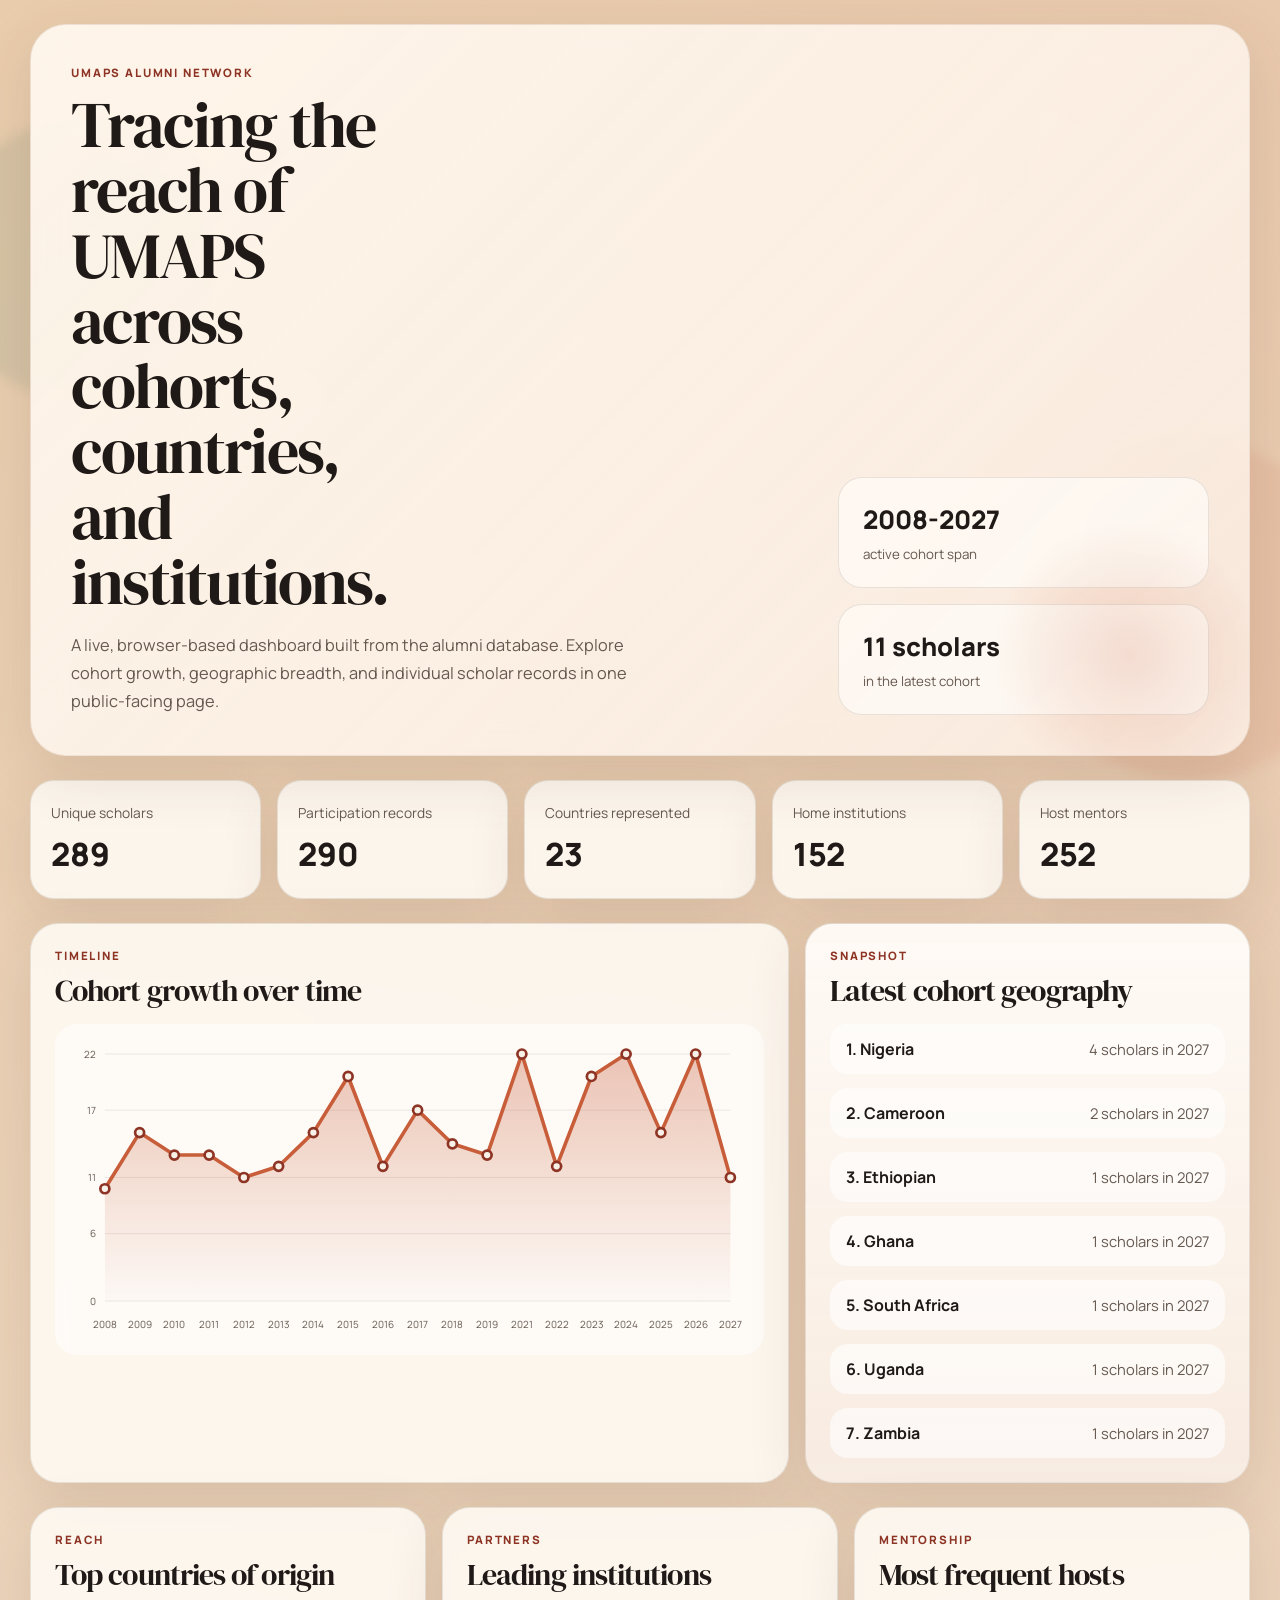
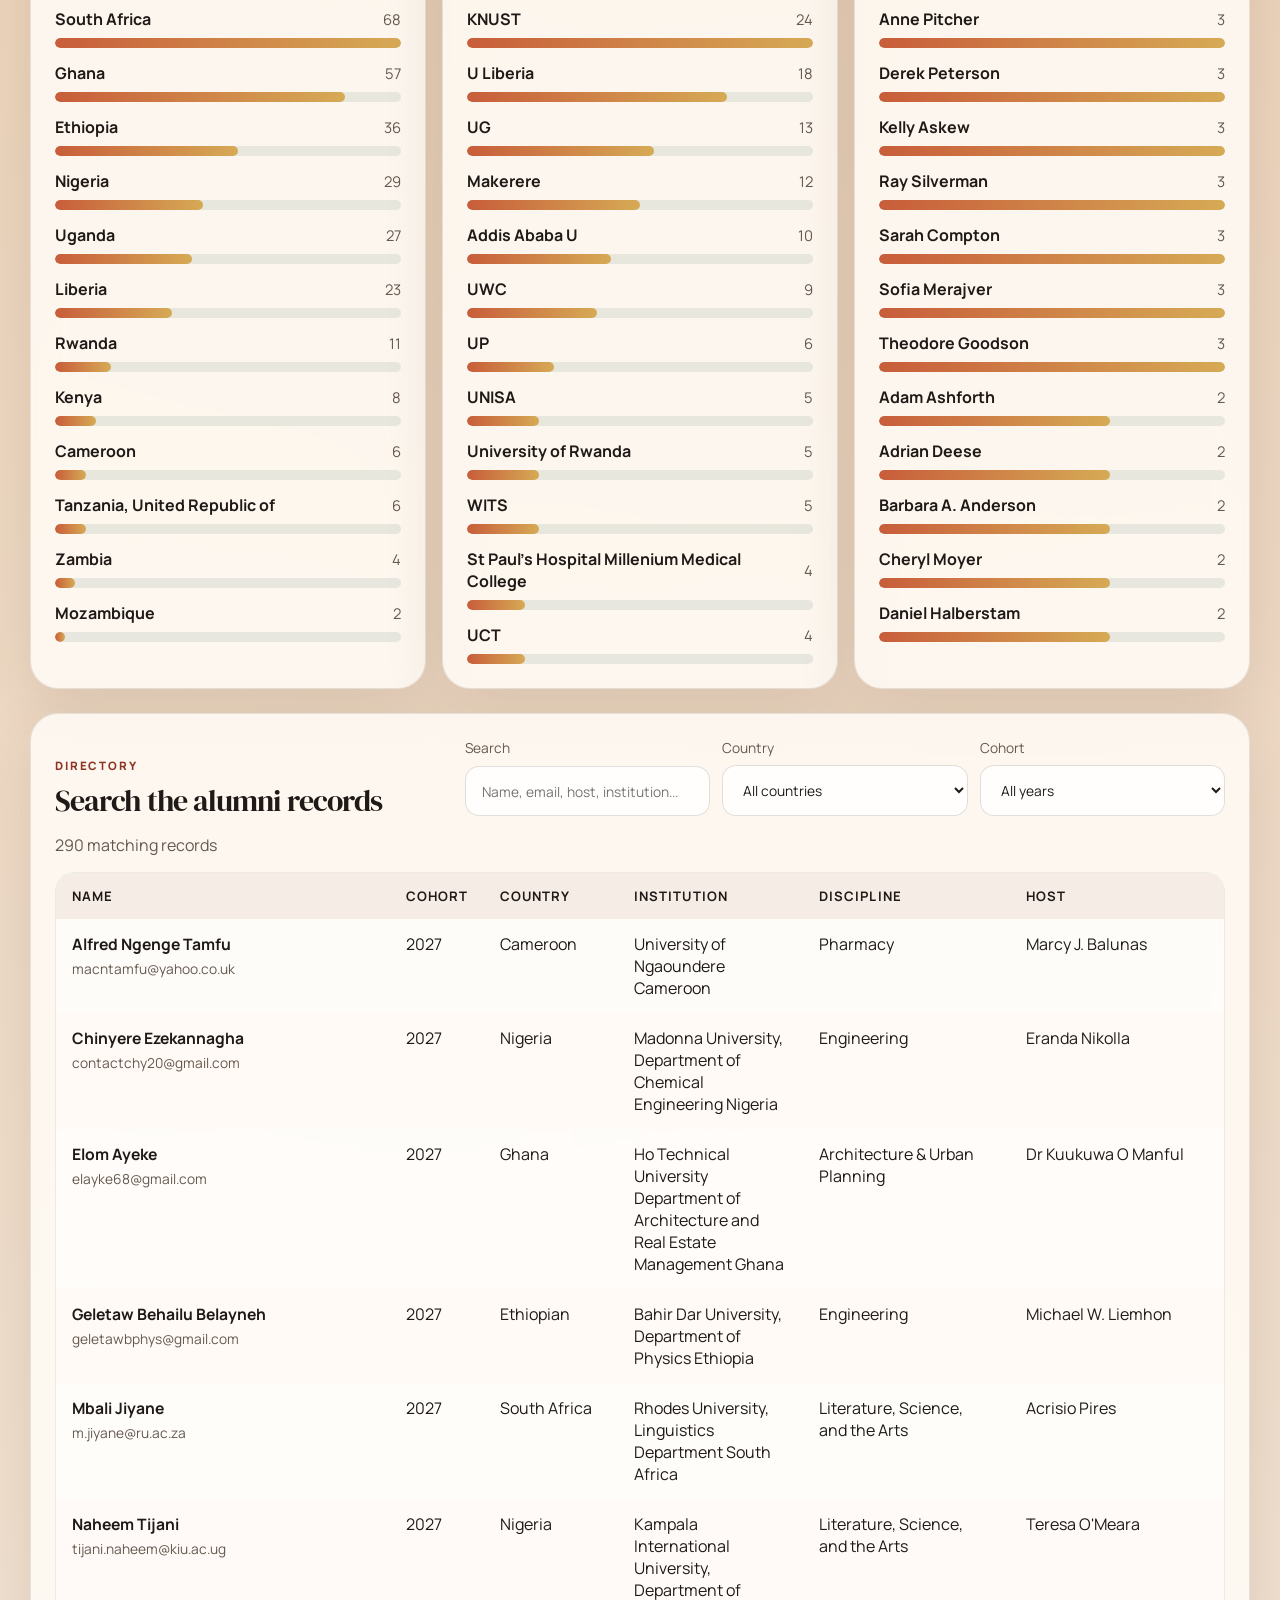
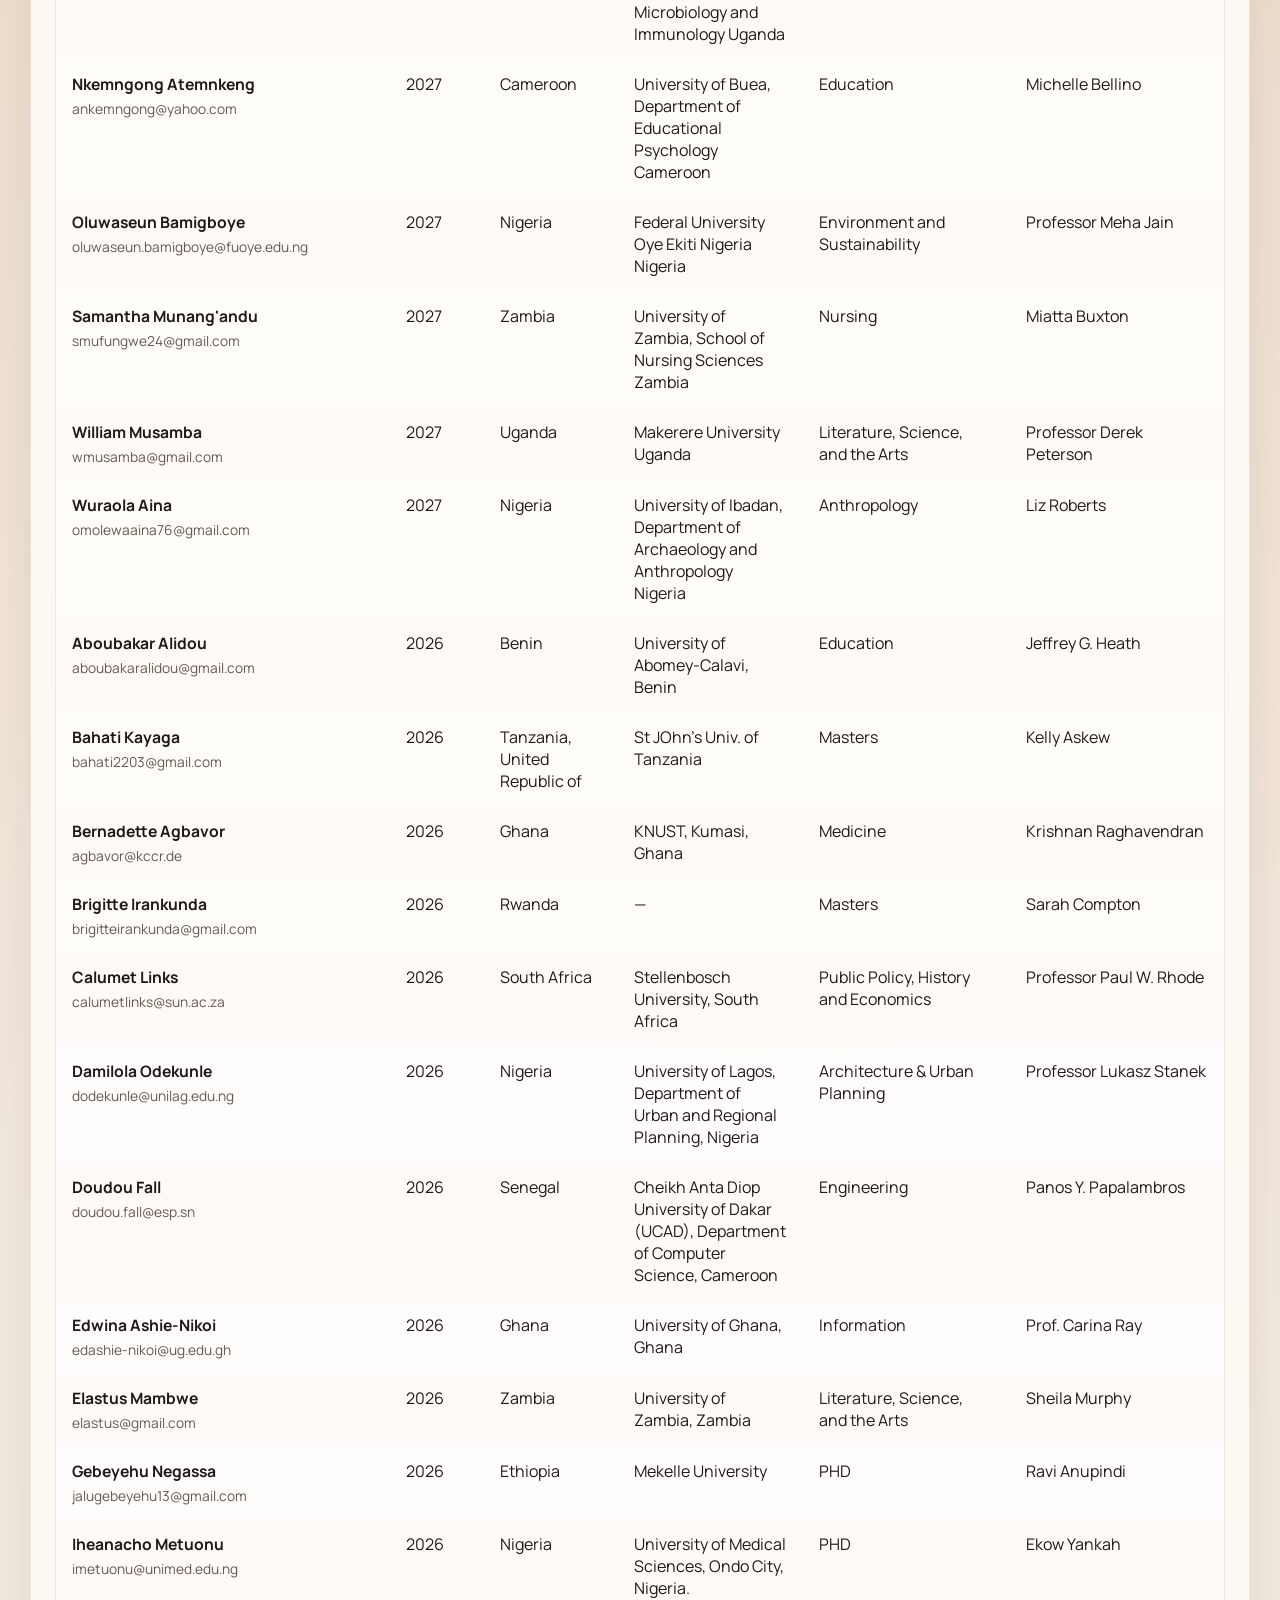
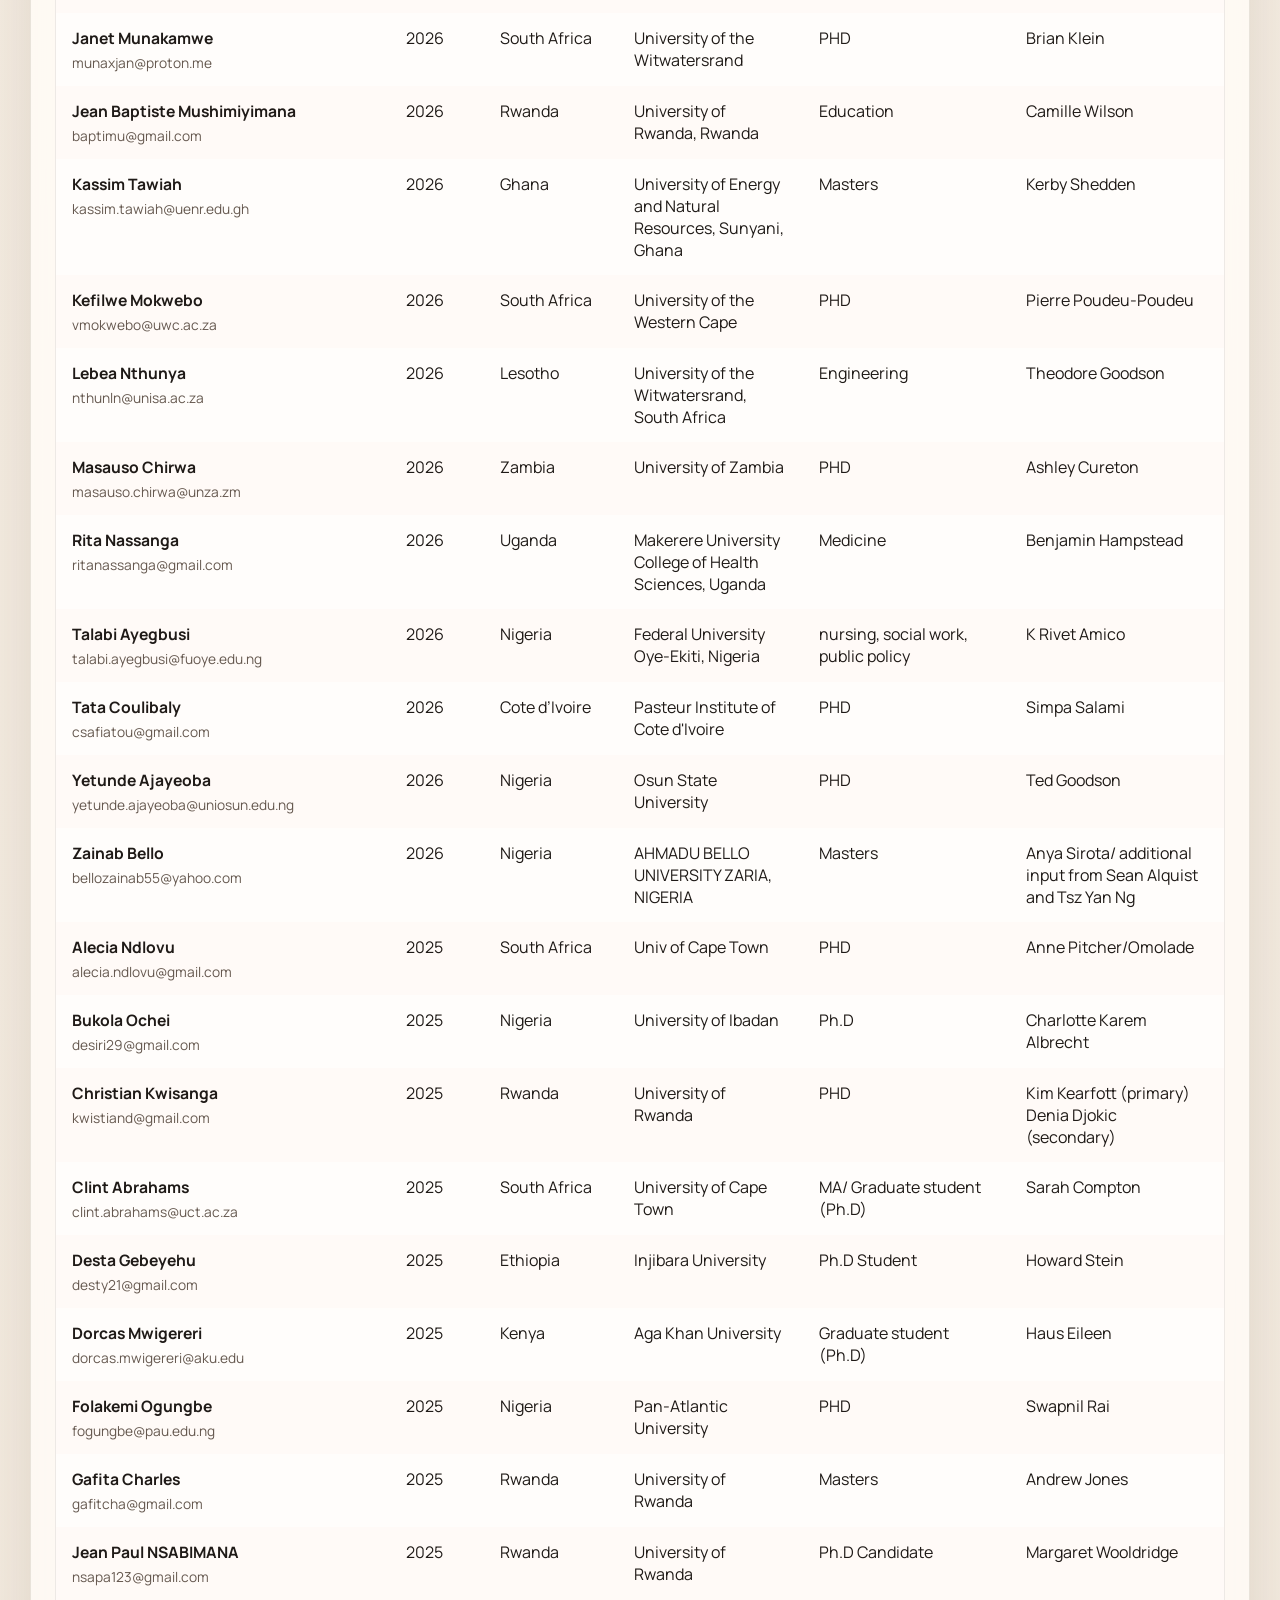
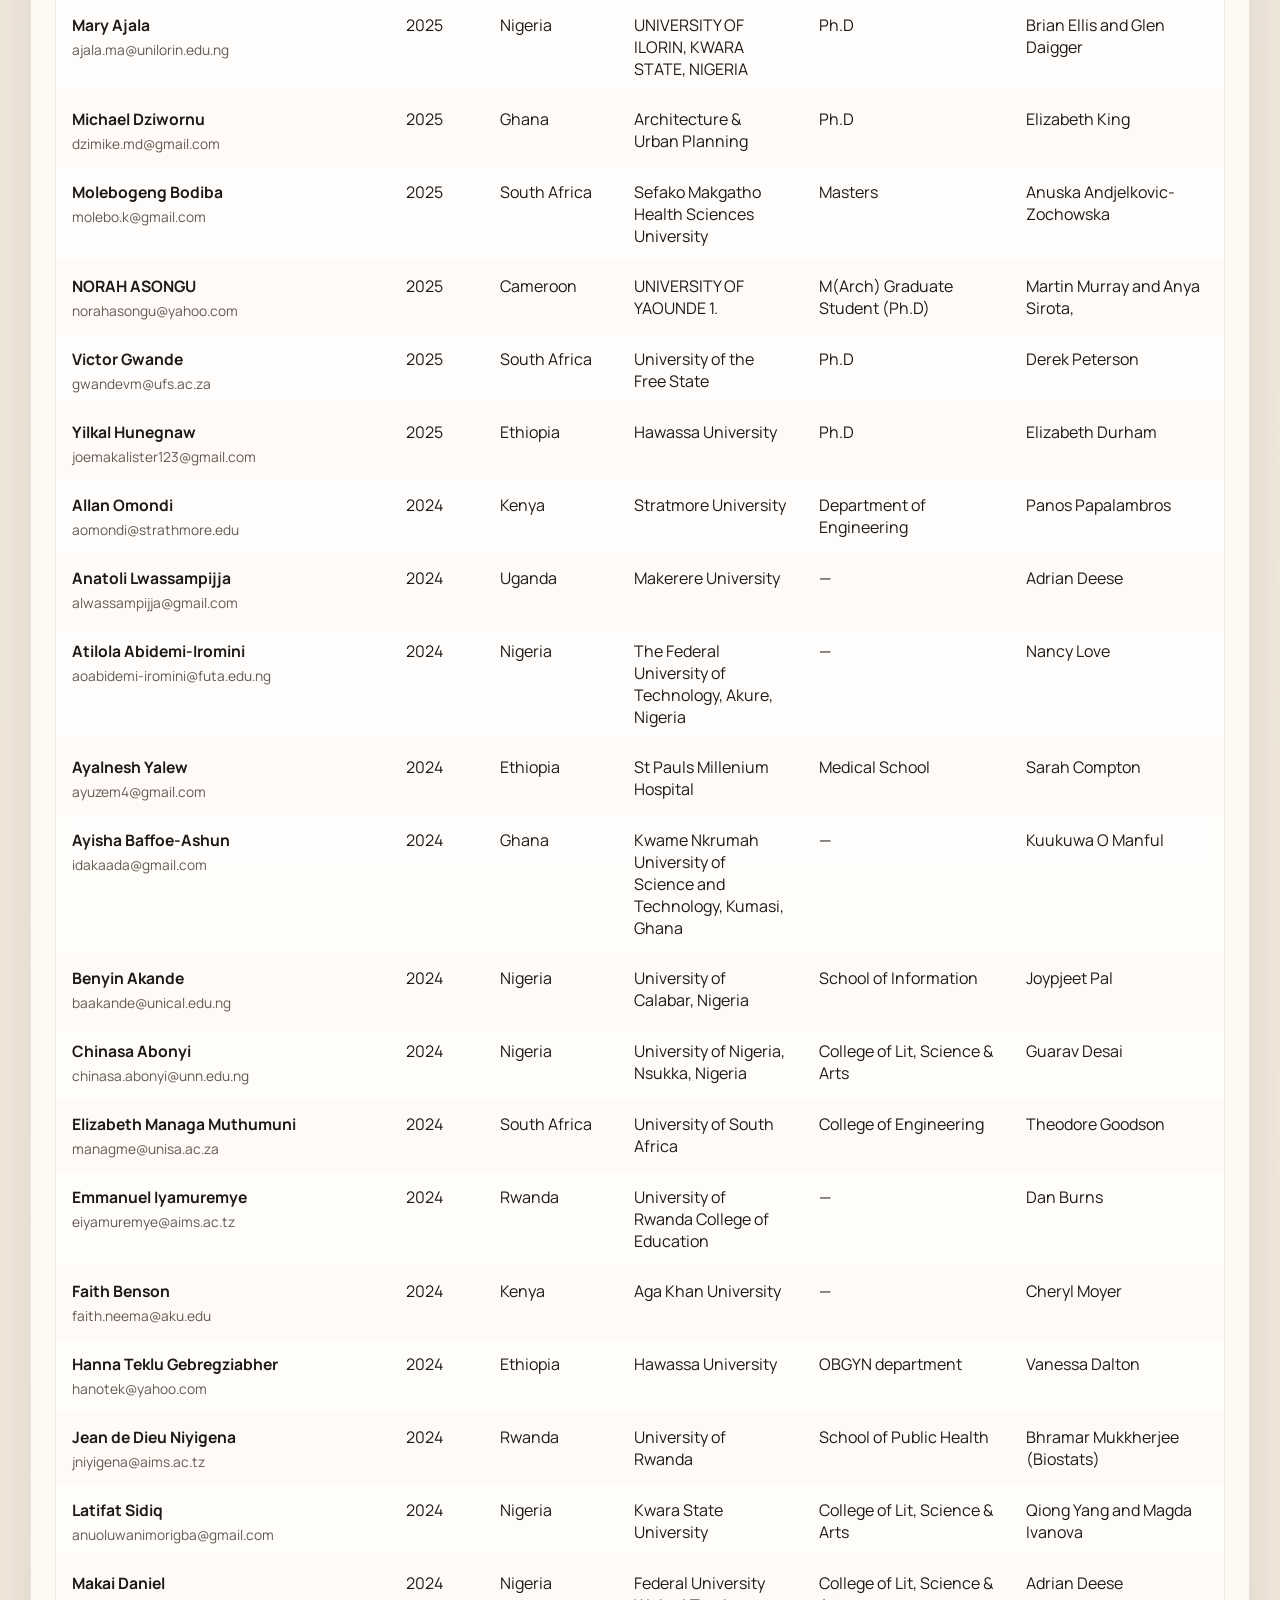
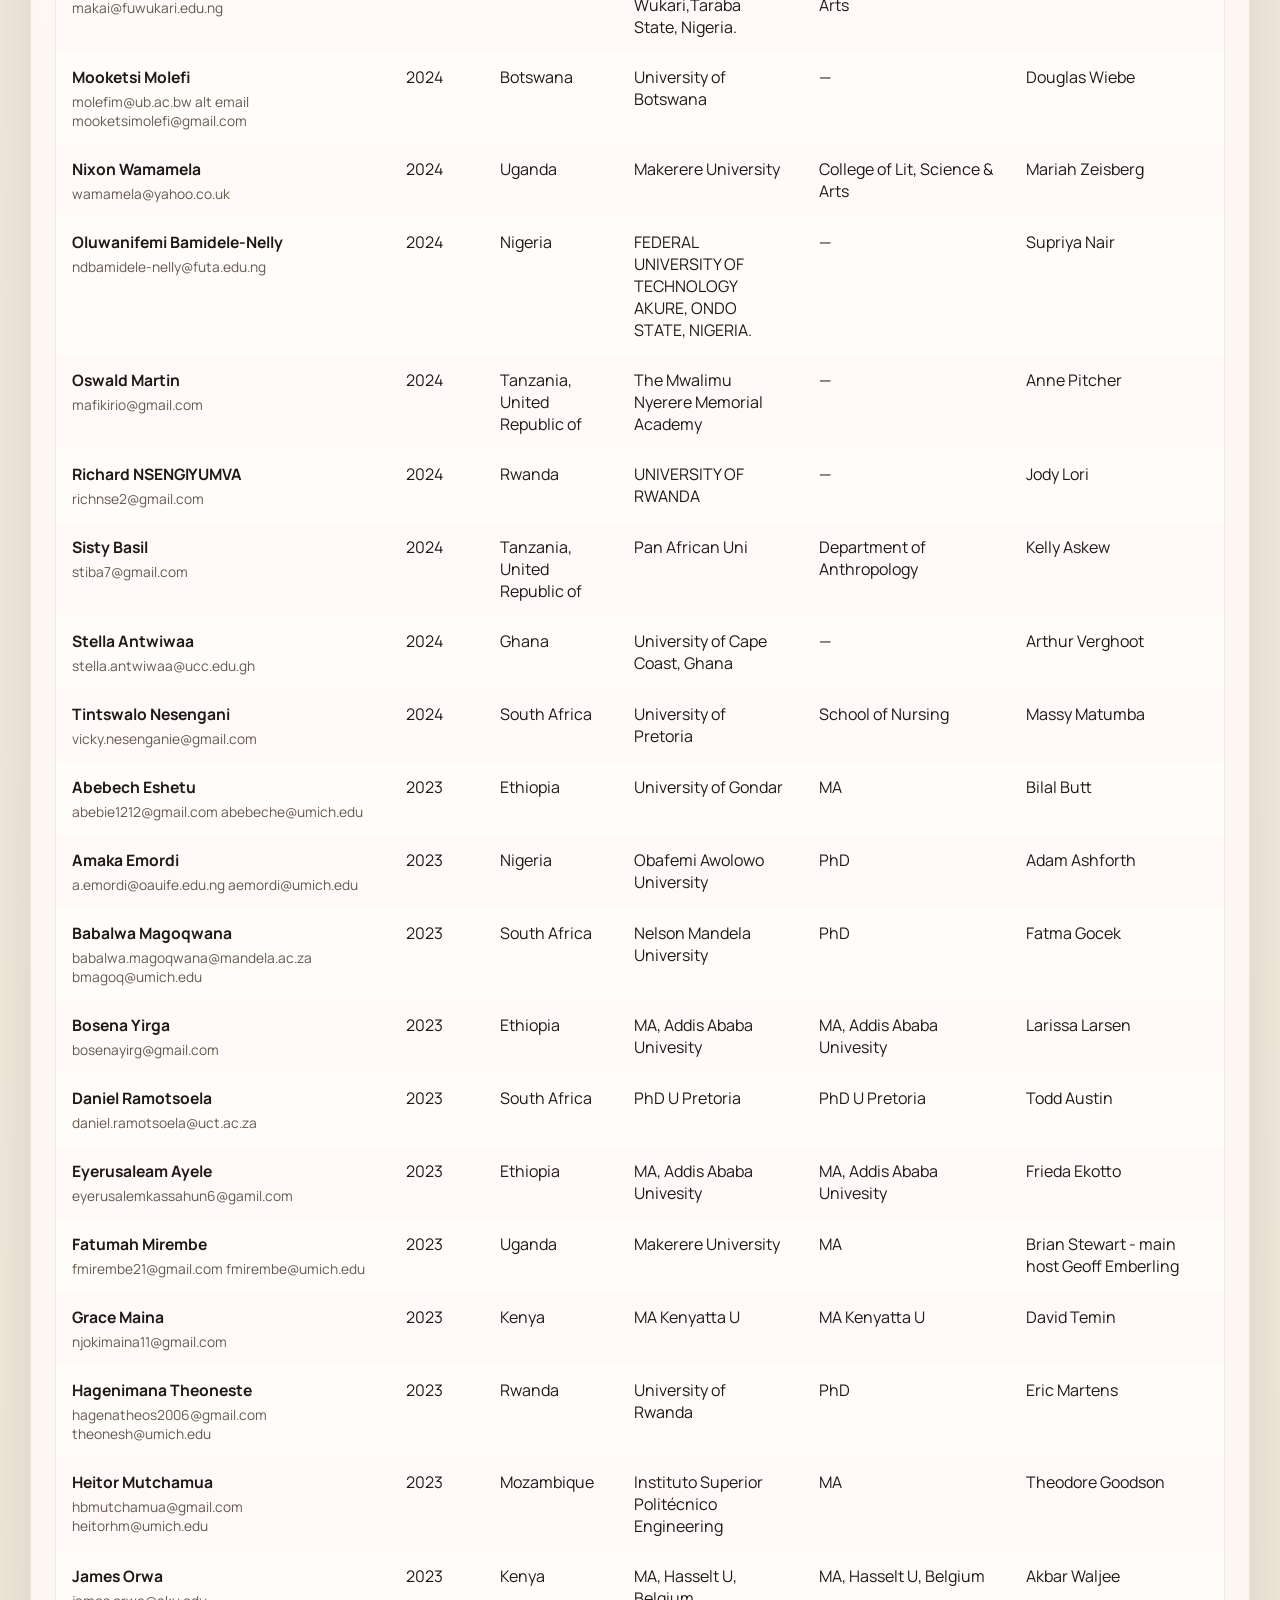
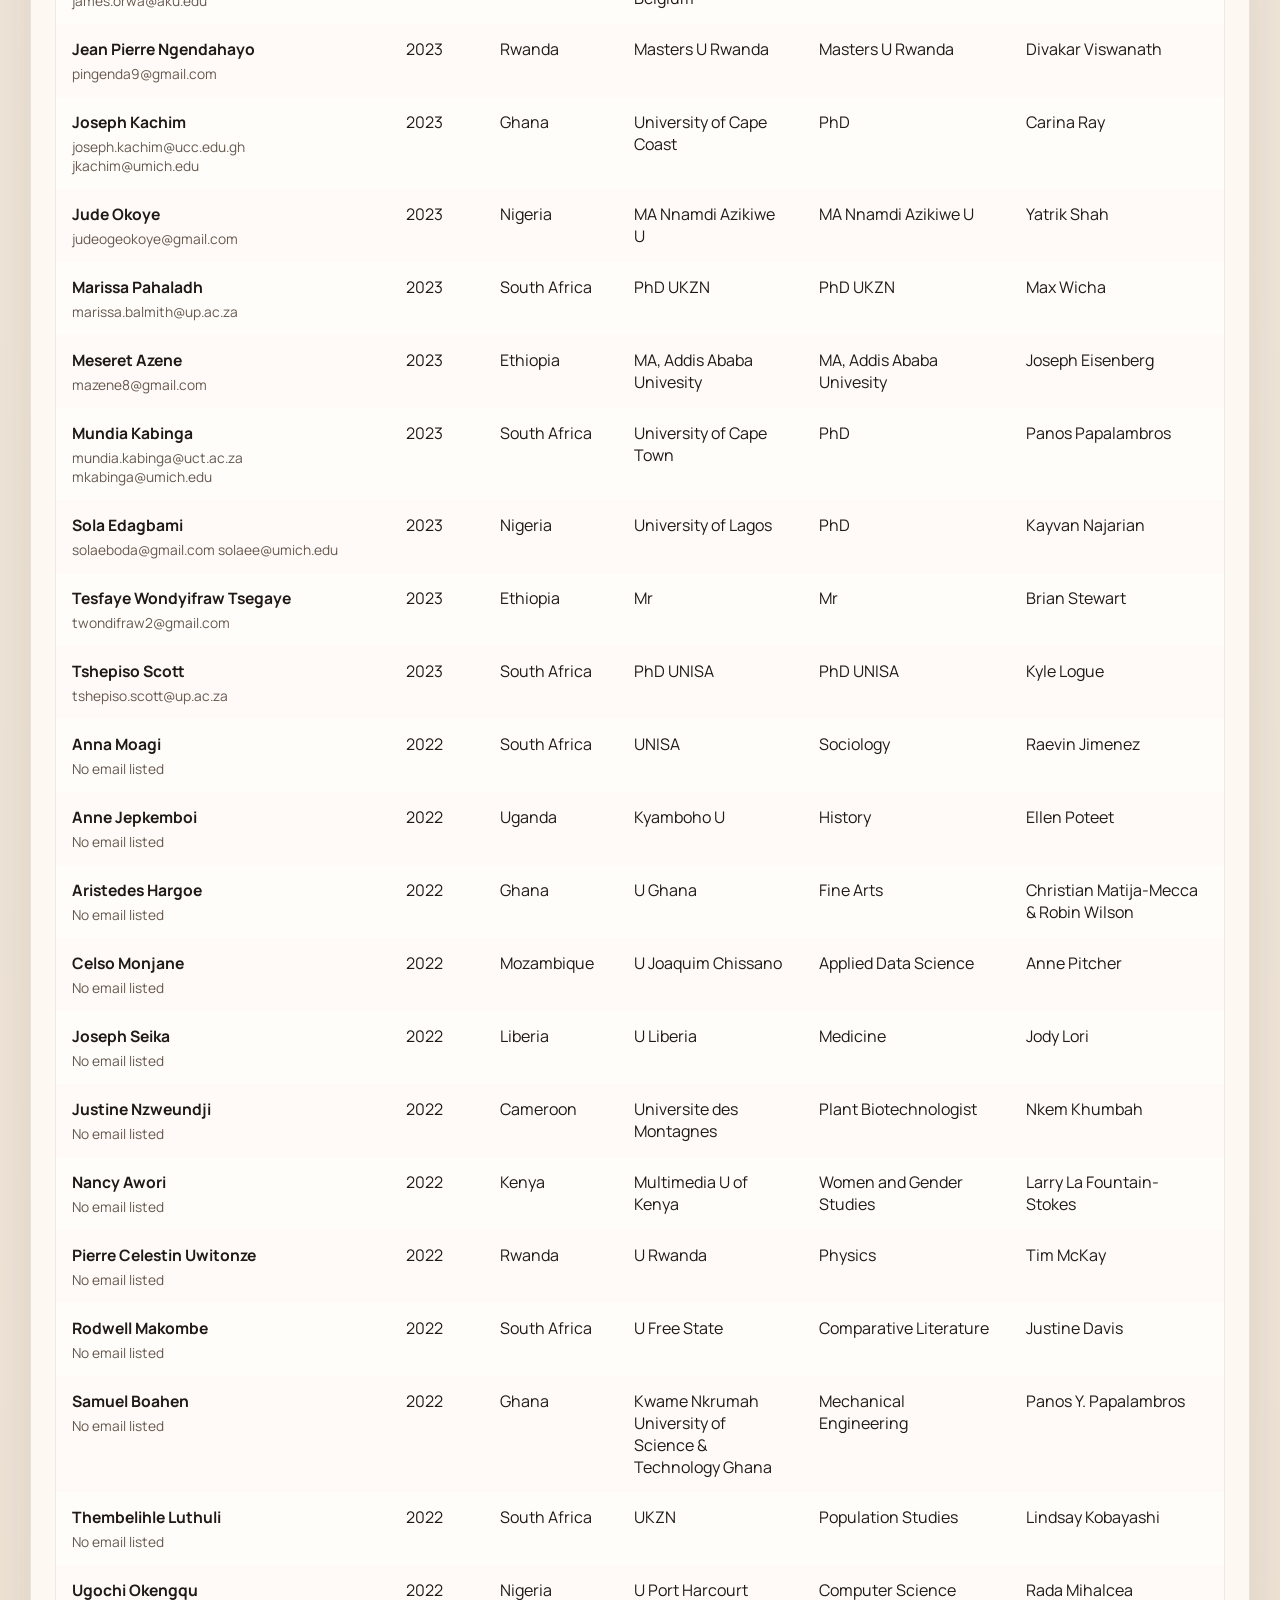
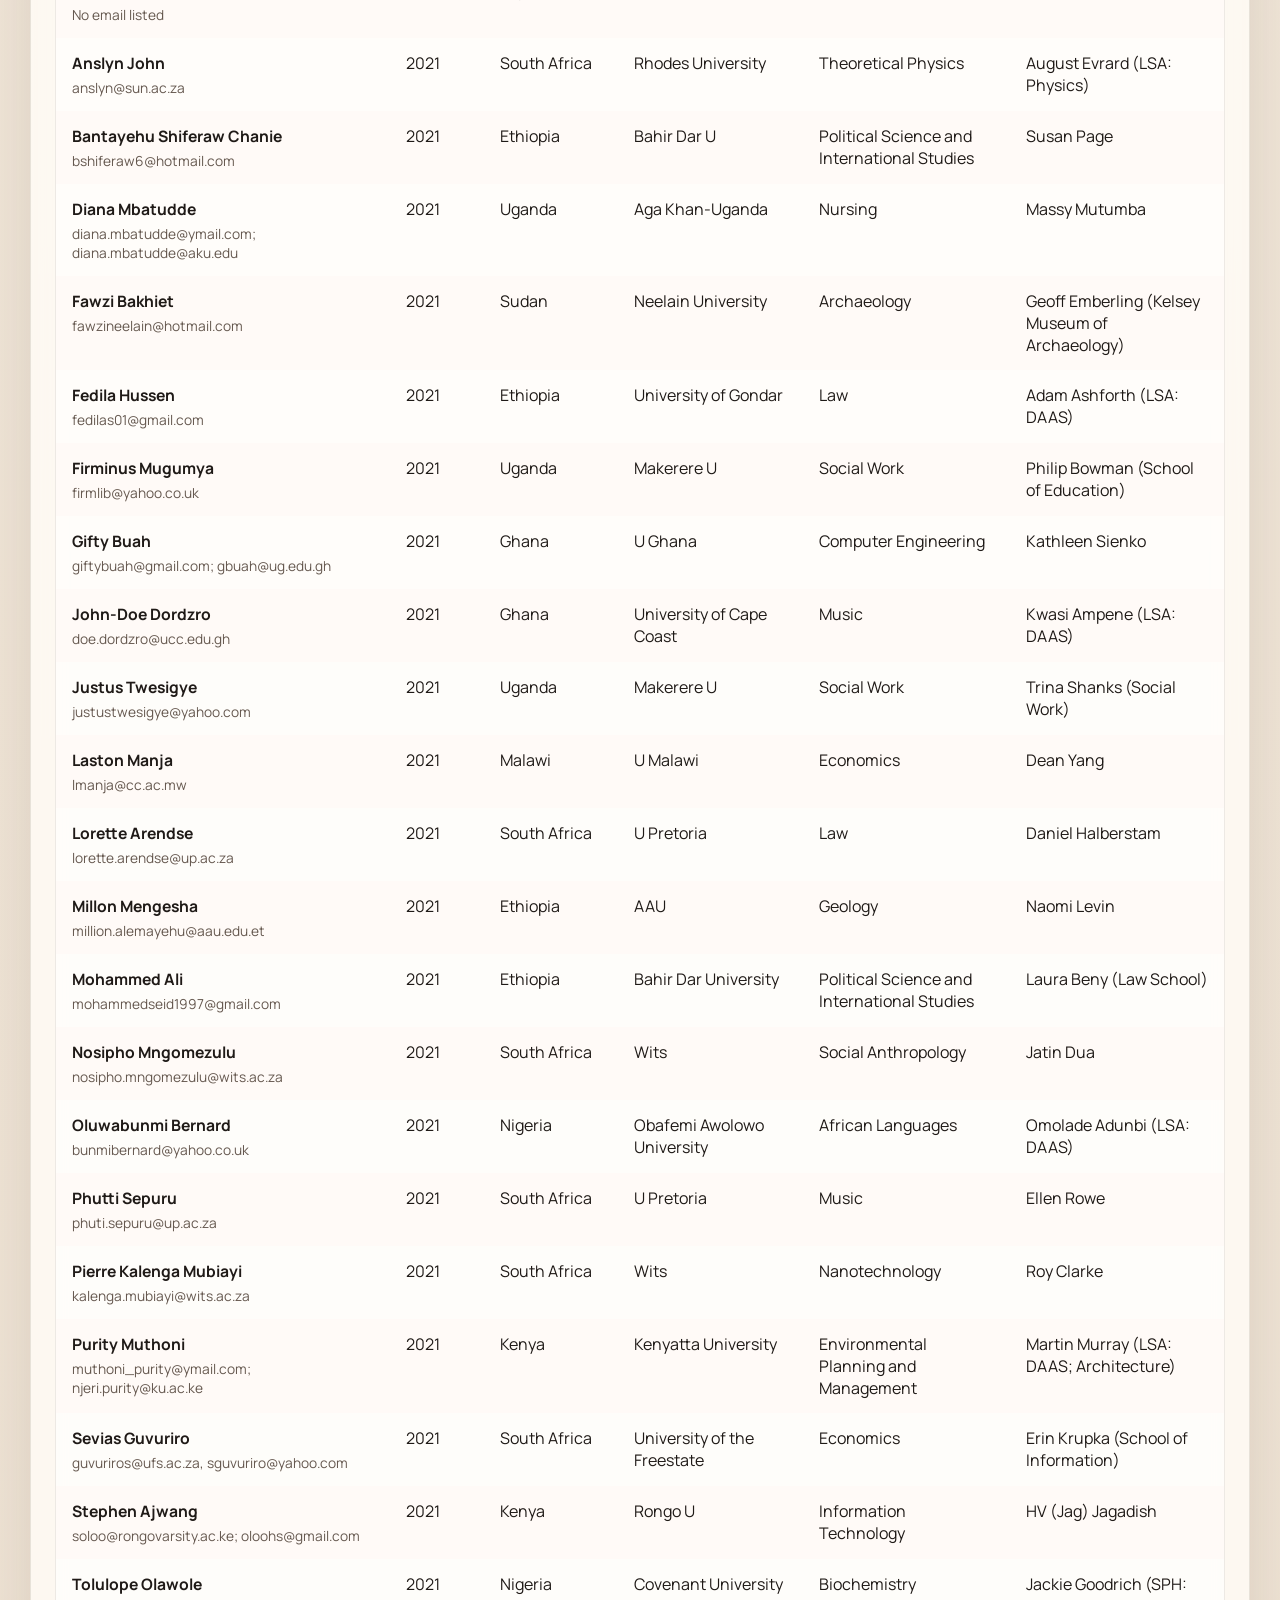
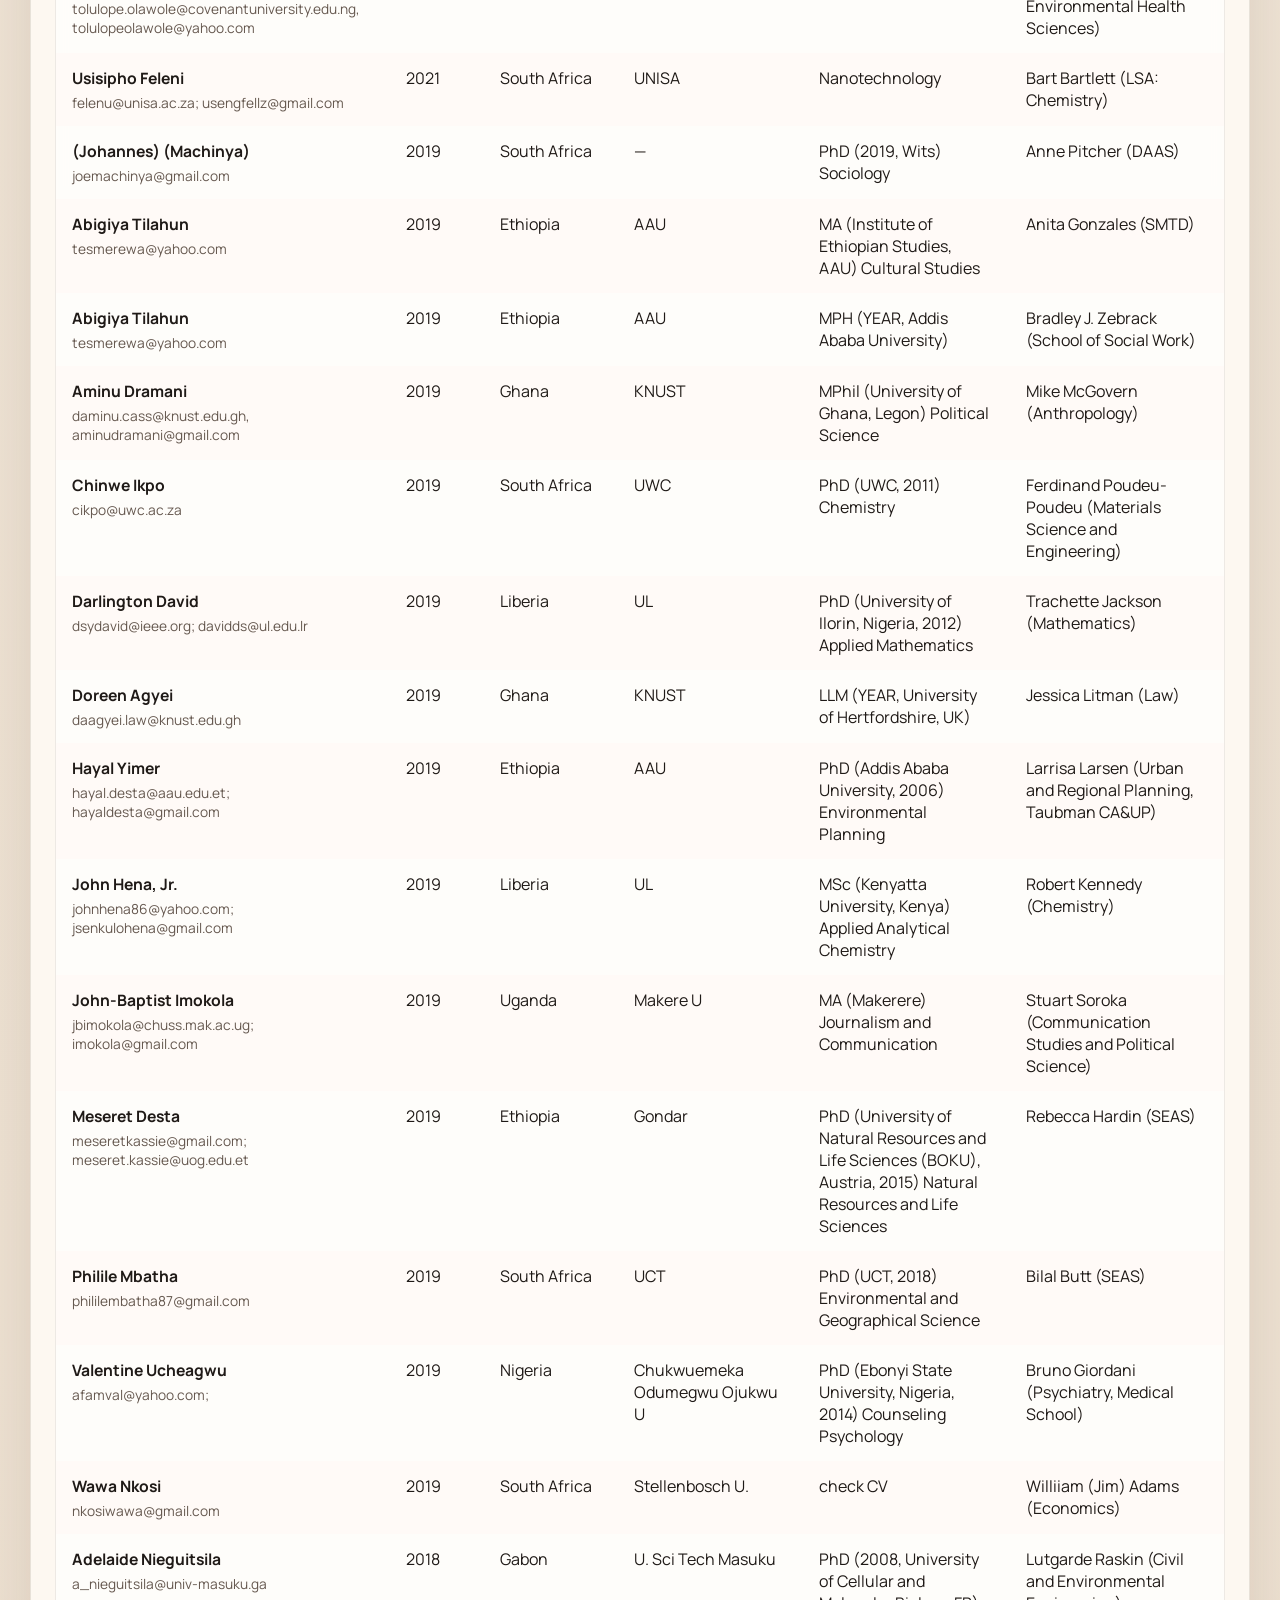
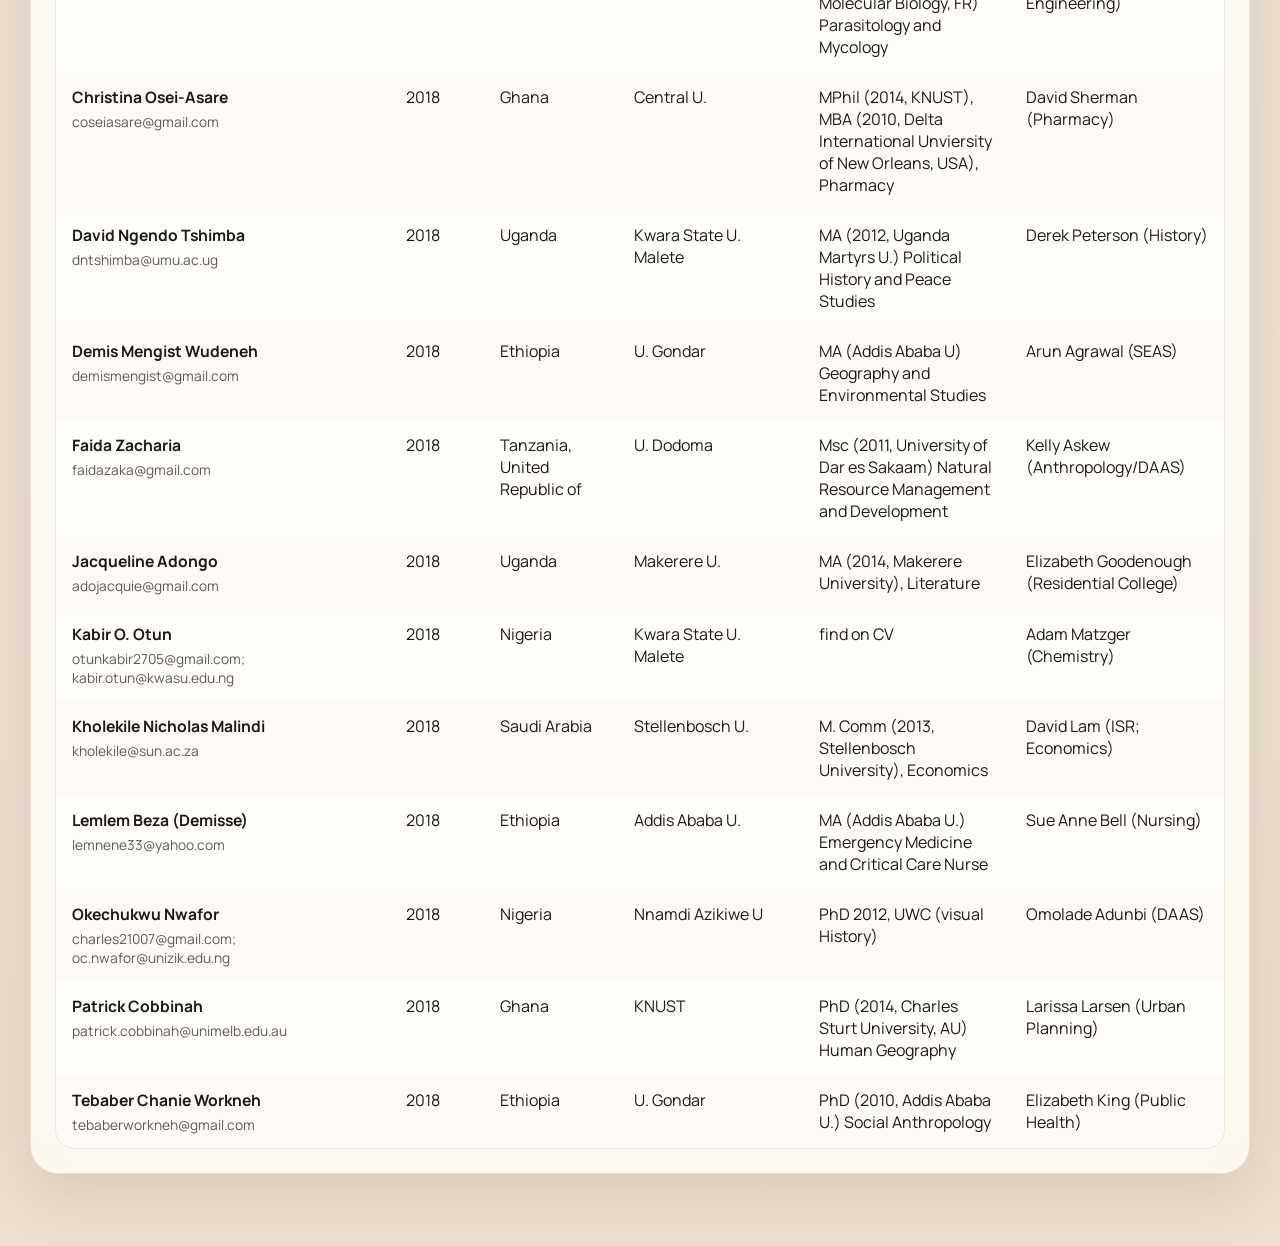
==== docs/index.html @ 61600727 "Add static UMAPS dashboard site" ====
<!DOCTYPE html>
<html lang="en">
  <head>
    <meta charset="UTF-8" />
    <meta name="viewport" content="width=device-width, initial-scale=1.0" />
    <title>UMAPS Alumni Dashboard</title>
    <link rel="preconnect" href="https://fonts.googleapis.com" />
    <link rel="preconnect" href="https://fonts.gstatic.com" crossorigin />
    <link
      href="https://fonts.googleapis.com/css2?family=Manrope:wght@400;500;700;800&family=DM+Serif+Display:ital@0;1&display=swap"
      rel="stylesheet"
    />
    <link rel="stylesheet" href="./styles.css" />
  </head>
  <body>
    <div class="page-shell">
      <header class="hero">
        <div class="hero-copy">
          <p class="eyebrow">UMAPS Alumni Network</p>
          <h1>Tracing the reach of UMAPS across cohorts, countries, and institutions.</h1>
          <p class="lede">
            A live, browser-based dashboard built from the alumni database. Explore cohort growth,
            geographic breadth, and individual scholar records in one public-facing page.
          </p>
        </div>
        <div class="hero-aside">
          <div class="hero-stat">
            <span id="year-range">2008-2027</span>
            <small>active cohort span</small>
          </div>
          <div class="hero-stat">
            <span id="latest-cohort">22 scholars</span>
            <small>in the latest cohort</small>
          </div>
        </div>
      </header>

      <main>
        <section class="metrics-grid" id="metrics-grid"></section>

        <section class="panel two-up">
          <article class="panel-card">
            <div class="panel-heading">
              <div>
                <p class="eyebrow">Timeline</p>
                <h2>Cohort growth over time</h2>
              </div>
            </div>
            <div class="chart-wrap">
              <svg id="cohort-chart" viewBox="0 0 760 340" role="img" aria-label="Cohort timeline chart"></svg>
            </div>
          </article>

          <article class="panel-card accent-card">
            <div class="panel-heading">
              <div>
                <p class="eyebrow">Snapshot</p>
                <h2>Latest cohort geography</h2>
              </div>
            </div>
            <div id="latest-cohort-countries" class="rank-list"></div>
          </article>
        </section>

        <section class="panel three-up">
          <article class="panel-card">
            <div class="panel-heading">
              <div>
                <p class="eyebrow">Reach</p>
                <h2>Top countries of origin</h2>
              </div>
            </div>
            <div id="top-countries" class="bar-list"></div>
          </article>

          <article class="panel-card">
            <div class="panel-heading">
              <div>
                <p class="eyebrow">Partners</p>
                <h2>Leading institutions</h2>
              </div>
            </div>
            <div id="top-institutions" class="bar-list"></div>
          </article>

          <article class="panel-card">
            <div class="panel-heading">
              <div>
                <p class="eyebrow">Mentorship</p>
                <h2>Most frequent hosts</h2>
              </div>
            </div>
            <div id="top-hosts" class="bar-list"></div>
          </article>
        </section>

        <section class="panel directory-panel">
          <div class="panel-heading directory-heading">
            <div>
              <p class="eyebrow">Directory</p>
              <h2>Search the alumni records</h2>
            </div>
            <div class="filters">
              <label>
                <span>Search</span>
                <input id="search-input" type="search" placeholder="Name, email, host, institution..." />
              </label>
              <label>
                <span>Country</span>
                <select id="country-filter">
                  <option value="">All countries</option>
                </select>
              </label>
              <label>
                <span>Cohort</span>
                <select id="year-filter">
                  <option value="">All years</option>
                </select>
              </label>
            </div>
          </div>

          <div class="table-meta">
            <p id="results-count">Loading records...</p>
          </div>

          <div class="table-wrap">
            <table>
              <thead>
                <tr>
                  <th>Name</th>
                  <th>Cohort</th>
                  <th>Country</th>
                  <th>Institution</th>
                  <th>Discipline</th>
                  <th>Host</th>
                </tr>
              </thead>
              <tbody id="directory-body"></tbody>
            </table>
          </div>
        </section>
      </main>
    </div>

    <script src="./app.js"></script>
  </body>
</html>
---- docs/styles.css ----
:root {
  --bg: #f3ede2;
  --panel: rgba(255, 252, 246, 0.86);
  --panel-strong: rgba(255, 248, 238, 0.96);
  --ink: #1f1a17;
  --muted: #65584f;
  --line: rgba(74, 56, 45, 0.12);
  --accent: #c85d3a;
  --accent-deep: #8d3425;
  --accent-soft: #f4c3a5;
  --sage: #2f6155;
  --gold: #d6aa55;
  --shadow: 0 18px 60px rgba(76, 49, 35, 0.12);
  --radius: 28px;
}

* {
  box-sizing: border-box;
}

html {
  scroll-behavior: smooth;
}

body {
  margin: 0;
  font-family: "Manrope", "Avenir Next", "Segoe UI", sans-serif;
  color: var(--ink);
  background:
    radial-gradient(circle at top left, rgba(214, 170, 85, 0.26), transparent 28%),
    radial-gradient(circle at top right, rgba(200, 93, 58, 0.22), transparent 30%),
    linear-gradient(180deg, #f7f0e7 0%, #f1e8dc 55%, #ecdfcf 100%);
}

body::before,
body::after {
  content: "";
  position: fixed;
  z-index: -1;
  inset: auto;
  border-radius: 999px;
  filter: blur(6px);
}

body::before {
  width: 280px;
  height: 280px;
  left: -60px;
  top: 120px;
  background: rgba(47, 97, 85, 0.1);
}

body::after {
  width: 340px;
  height: 340px;
  right: -80px;
  bottom: 120px;
  background: rgba(200, 93, 58, 0.1);
}

.page-shell {
  width: min(1220px, calc(100vw - 32px));
  margin: 0 auto;
  padding: 24px 0 72px;
}

.hero,
.panel-card,
.directory-panel {
  backdrop-filter: blur(16px);
  -webkit-backdrop-filter: blur(16px);
}

.hero {
  display: grid;
  grid-template-columns: 1.8fr 0.9fr;
  gap: 24px;
  padding: 40px;
  background: linear-gradient(135deg, rgba(255, 247, 237, 0.95), rgba(252, 240, 231, 0.82));
  border: 1px solid rgba(130, 91, 70, 0.12);
  border-radius: calc(var(--radius) + 8px);
  box-shadow: var(--shadow);
  overflow: hidden;
  position: relative;
}

.hero::after {
  content: "";
  position: absolute;
  inset: auto -40px -60px auto;
  width: 320px;
  height: 320px;
  border-radius: 50%;
  background: radial-gradient(circle, rgba(200, 93, 58, 0.18), transparent 60%);
}

.hero-copy h1,
.panel-heading h2 {
  font-family: "DM Serif Display", Georgia, serif;
  font-weight: 400;
  line-height: 1.02;
  letter-spacing: -0.03em;
}

.hero-copy h1 {
  margin: 0;
  font-size: clamp(2.8rem, 5vw, 5rem);
  max-width: 11ch;
}

.lede {
  max-width: 58ch;
  margin: 18px 0 0;
  color: var(--muted);
  font-size: 1.02rem;
  line-height: 1.7;
}

.eyebrow {
  margin: 0 0 12px;
  text-transform: uppercase;
  letter-spacing: 0.16em;
  font-size: 0.72rem;
  font-weight: 800;
  color: var(--accent-deep);
}

.hero-aside {
  display: grid;
  gap: 16px;
  align-content: end;
}

.hero-stat,
.metric-card,
.panel-card,
.directory-panel {
  border: 1px solid var(--line);
}

.hero-stat {
  padding: 24px;
  border-radius: 24px;
  background: rgba(255, 253, 249, 0.72);
}

.hero-stat span {
  display: block;
  font-size: clamp(1.4rem, 2vw, 2rem);
  font-weight: 800;
}

.hero-stat small {
  display: block;
  margin-top: 8px;
  color: var(--muted);
}

.metrics-grid,
.panel,
.directory-panel {
  margin-top: 24px;
}

.metrics-grid {
  display: grid;
  grid-template-columns: repeat(5, minmax(0, 1fr));
  gap: 16px;
}

.metric-card {
  padding: 22px 20px;
  border-radius: 24px;
  background: var(--panel);
  box-shadow: var(--shadow);
}

.metric-label {
  display: block;
  color: var(--muted);
  font-size: 0.86rem;
}

.metric-value {
  display: block;
  margin-top: 10px;
  font-size: 2rem;
  font-weight: 800;
}

.panel.two-up {
  display: grid;
  grid-template-columns: 1.45fr 0.85fr;
  gap: 16px;
}

.panel.three-up {
  display: grid;
  grid-template-columns: repeat(3, minmax(0, 1fr));
  gap: 16px;
}

.panel-card,
.directory-panel {
  padding: 24px;
  border-radius: var(--radius);
  background: var(--panel);
  box-shadow: var(--shadow);
}

.accent-card {
  background:
    linear-gradient(180deg, rgba(255, 250, 245, 0.96), rgba(247, 234, 224, 0.9)),
    var(--panel);
}

.panel-heading {
  display: flex;
  align-items: start;
  justify-content: space-between;
  gap: 16px;
  margin-bottom: 18px;
}

.panel-heading h2 {
  margin: 0;
  font-size: 1.9rem;
}

.chart-wrap {
  border-radius: 22px;
  padding: 12px;
  background: rgba(255, 255, 255, 0.55);
}

#cohort-chart {
  width: 100%;
  height: auto;
  display: block;
}

.bar-list,
.rank-list {
  display: grid;
  gap: 14px;
}

.bar-row {
  display: grid;
  gap: 8px;
}

.bar-meta,
.rank-row {
  display: flex;
  align-items: center;
  justify-content: space-between;
  gap: 16px;
}

.bar-label,
.rank-name {
  font-weight: 700;
}

.bar-value,
.rank-value {
  color: var(--muted);
  font-size: 0.92rem;
}

.bar-track {
  width: 100%;
  height: 10px;
  overflow: hidden;
  border-radius: 999px;
  background: rgba(47, 97, 85, 0.1);
}

.bar-fill {
  height: 100%;
  border-radius: inherit;
  background: linear-gradient(90deg, var(--accent), var(--gold));
}

.rank-row {
  padding: 14px 16px;
  border-radius: 18px;
  background: rgba(255, 255, 255, 0.58);
}

.directory-heading {
  align-items: end;
}

.filters {
  display: grid;
  grid-template-columns: repeat(3, minmax(0, 1fr));
  gap: 12px;
  width: min(760px, 100%);
}

.filters label {
  display: grid;
  gap: 8px;
  color: var(--muted);
  font-size: 0.86rem;
}

.filters input,
.filters select {
  width: 100%;
  border: 1px solid rgba(79, 59, 46, 0.16);
  border-radius: 14px;
  padding: 14px 16px;
  background: rgba(255, 255, 255, 0.85);
  color: var(--ink);
  font: inherit;
}

.filters input:focus,
.filters select:focus {
  outline: 2px solid rgba(200, 93, 58, 0.22);
  border-color: rgba(200, 93, 58, 0.48);
}

.table-meta {
  margin-bottom: 12px;
  color: var(--muted);
}

.table-wrap {
  overflow: auto;
  border-radius: 20px;
  border: 1px solid rgba(79, 59, 46, 0.1);
  background: rgba(255, 255, 255, 0.62);
}

table {
  width: 100%;
  border-collapse: collapse;
  min-width: 920px;
}

th,
td {
  padding: 14px 16px;
  text-align: left;
  vertical-align: top;
}

thead th {
  position: sticky;
  top: 0;
  z-index: 1;
  background: rgba(245, 236, 228, 0.96);
  font-size: 0.82rem;
  text-transform: uppercase;
  letter-spacing: 0.08em;
}

tbody tr:nth-child(2n) {
  background: rgba(255, 250, 246, 0.7);
}

tbody tr:hover {
  background: rgba(244, 195, 165, 0.18);
}

.name-cell {
  display: grid;
  gap: 4px;
}

.name-cell strong {
  font-size: 0.98rem;
}

.name-cell span {
  color: var(--muted);
  font-size: 0.86rem;
}

.empty-state {
  padding: 32px 16px;
  text-align: center;
  color: var(--muted);
}

@media (max-width: 1080px) {
  .metrics-grid,
  .panel.three-up {
    grid-template-columns: repeat(2, minmax(0, 1fr));
  }

  .panel.two-up,
  .hero {
    grid-template-columns: 1fr;
  }

  .filters {
    grid-template-columns: 1fr;
  }
}

@media (max-width: 720px) {
  .page-shell {
    width: min(100vw - 18px, 100%);
    padding-top: 12px;
  }

  .hero,
  .panel-card,
  .directory-panel {
    padding: 18px;
    border-radius: 24px;
  }

  .metrics-grid,
  .panel.three-up {
    grid-template-columns: 1fr;
  }

  .hero-copy h1 {
    font-size: clamp(2.2rem, 12vw, 3.5rem);
  }

  .panel-heading h2 {
    font-size: 1.55rem;
  }
}
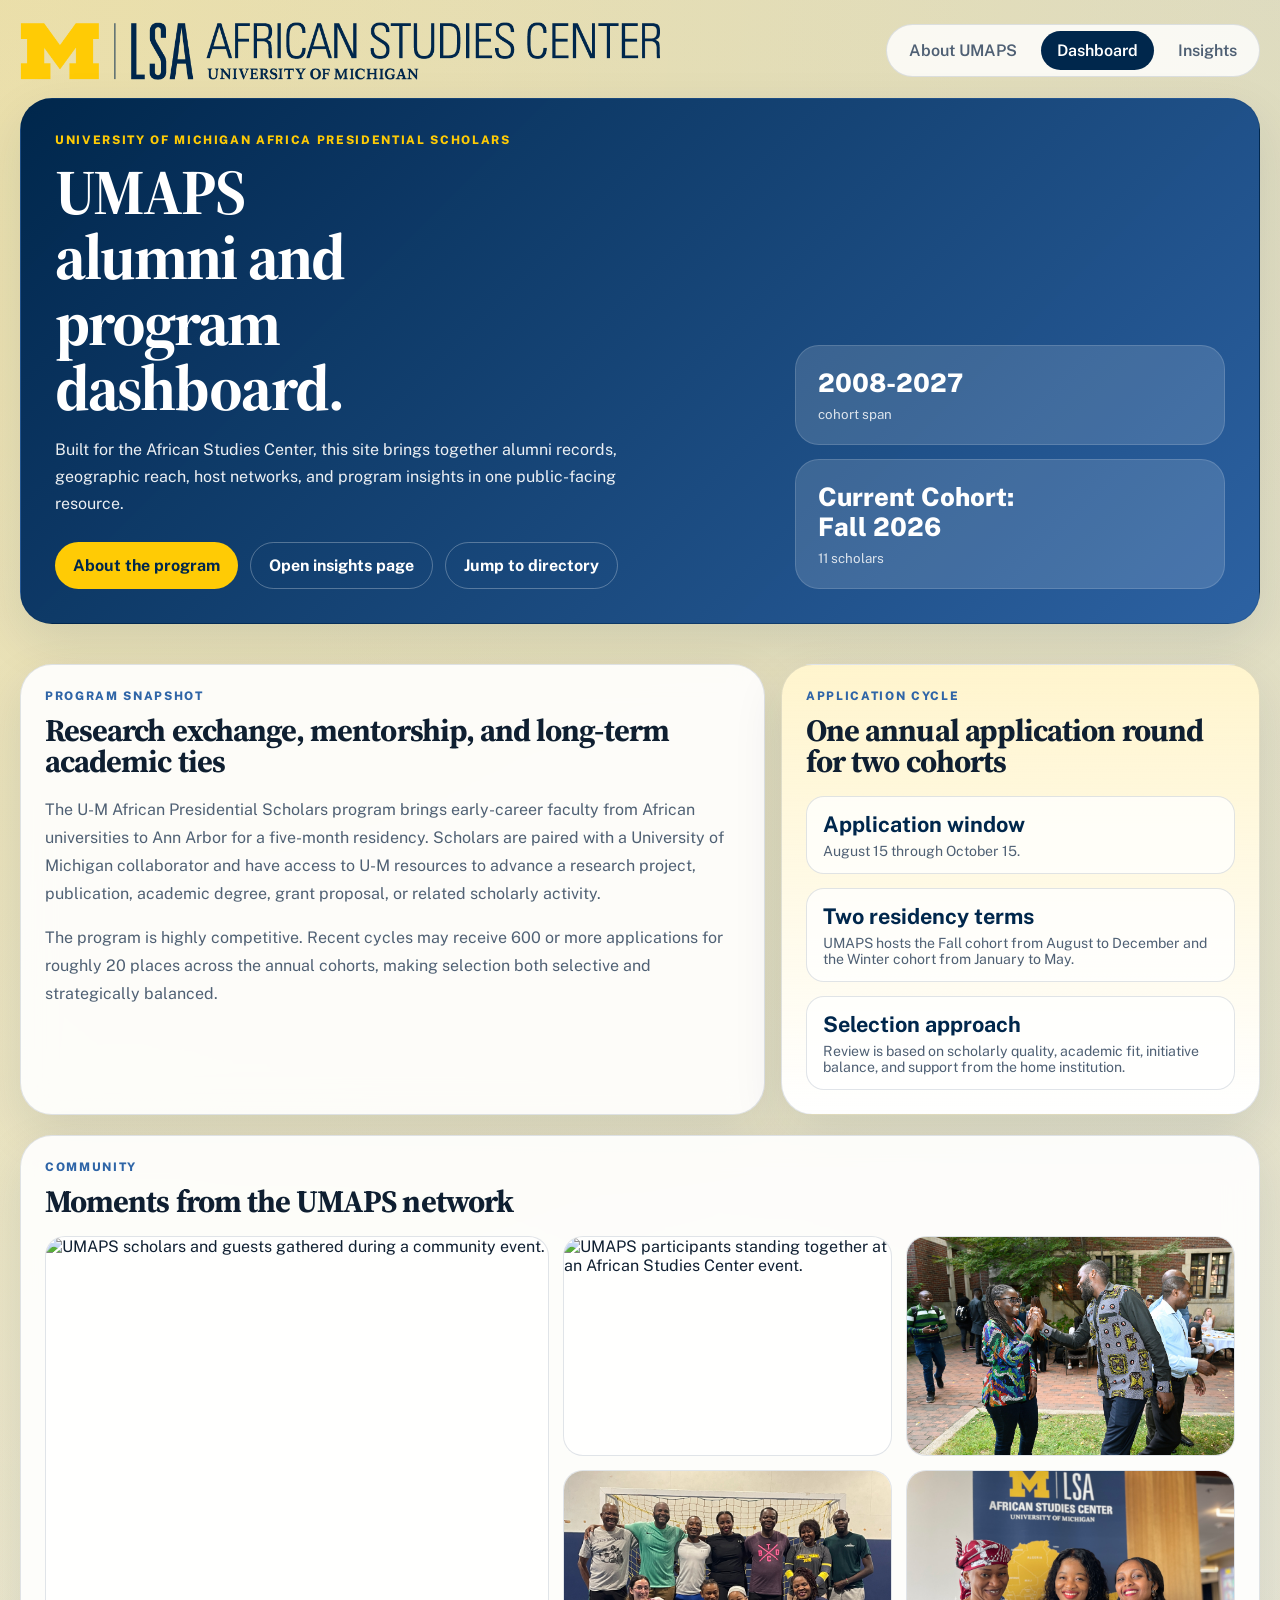
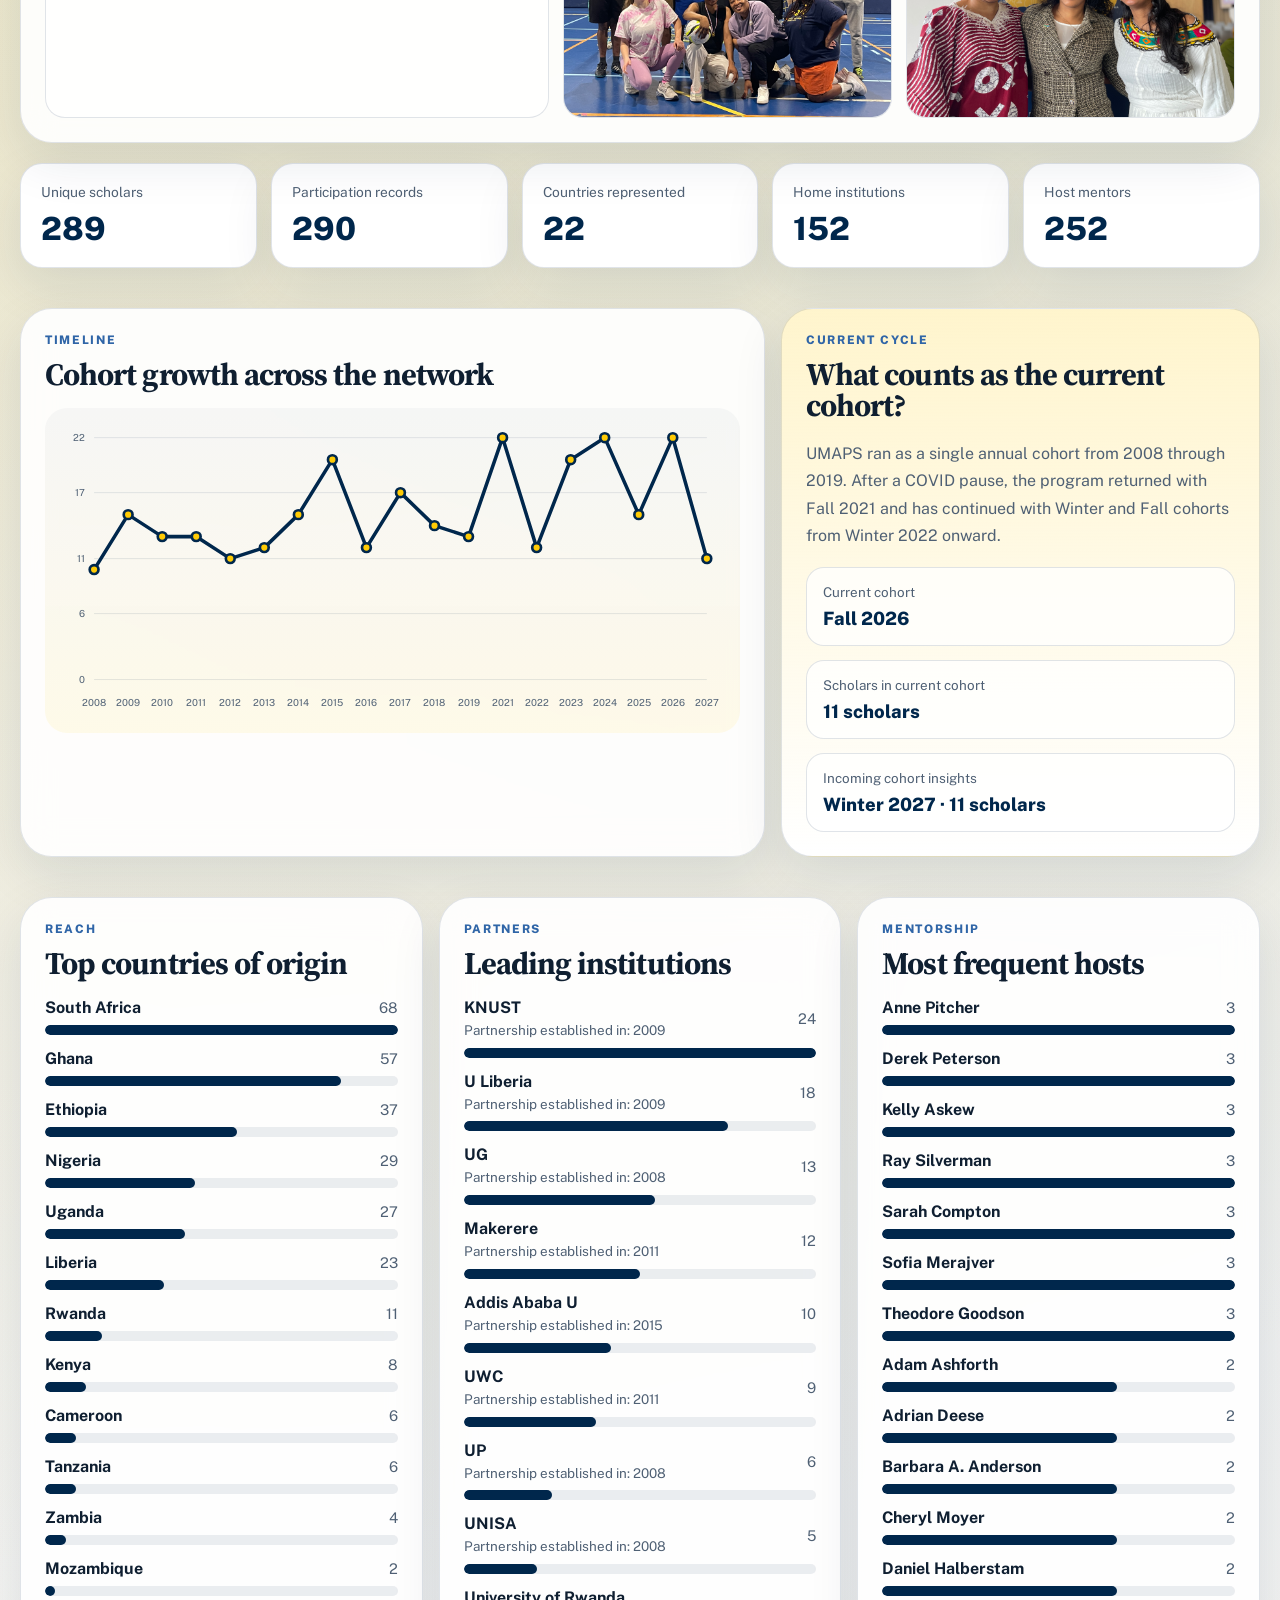
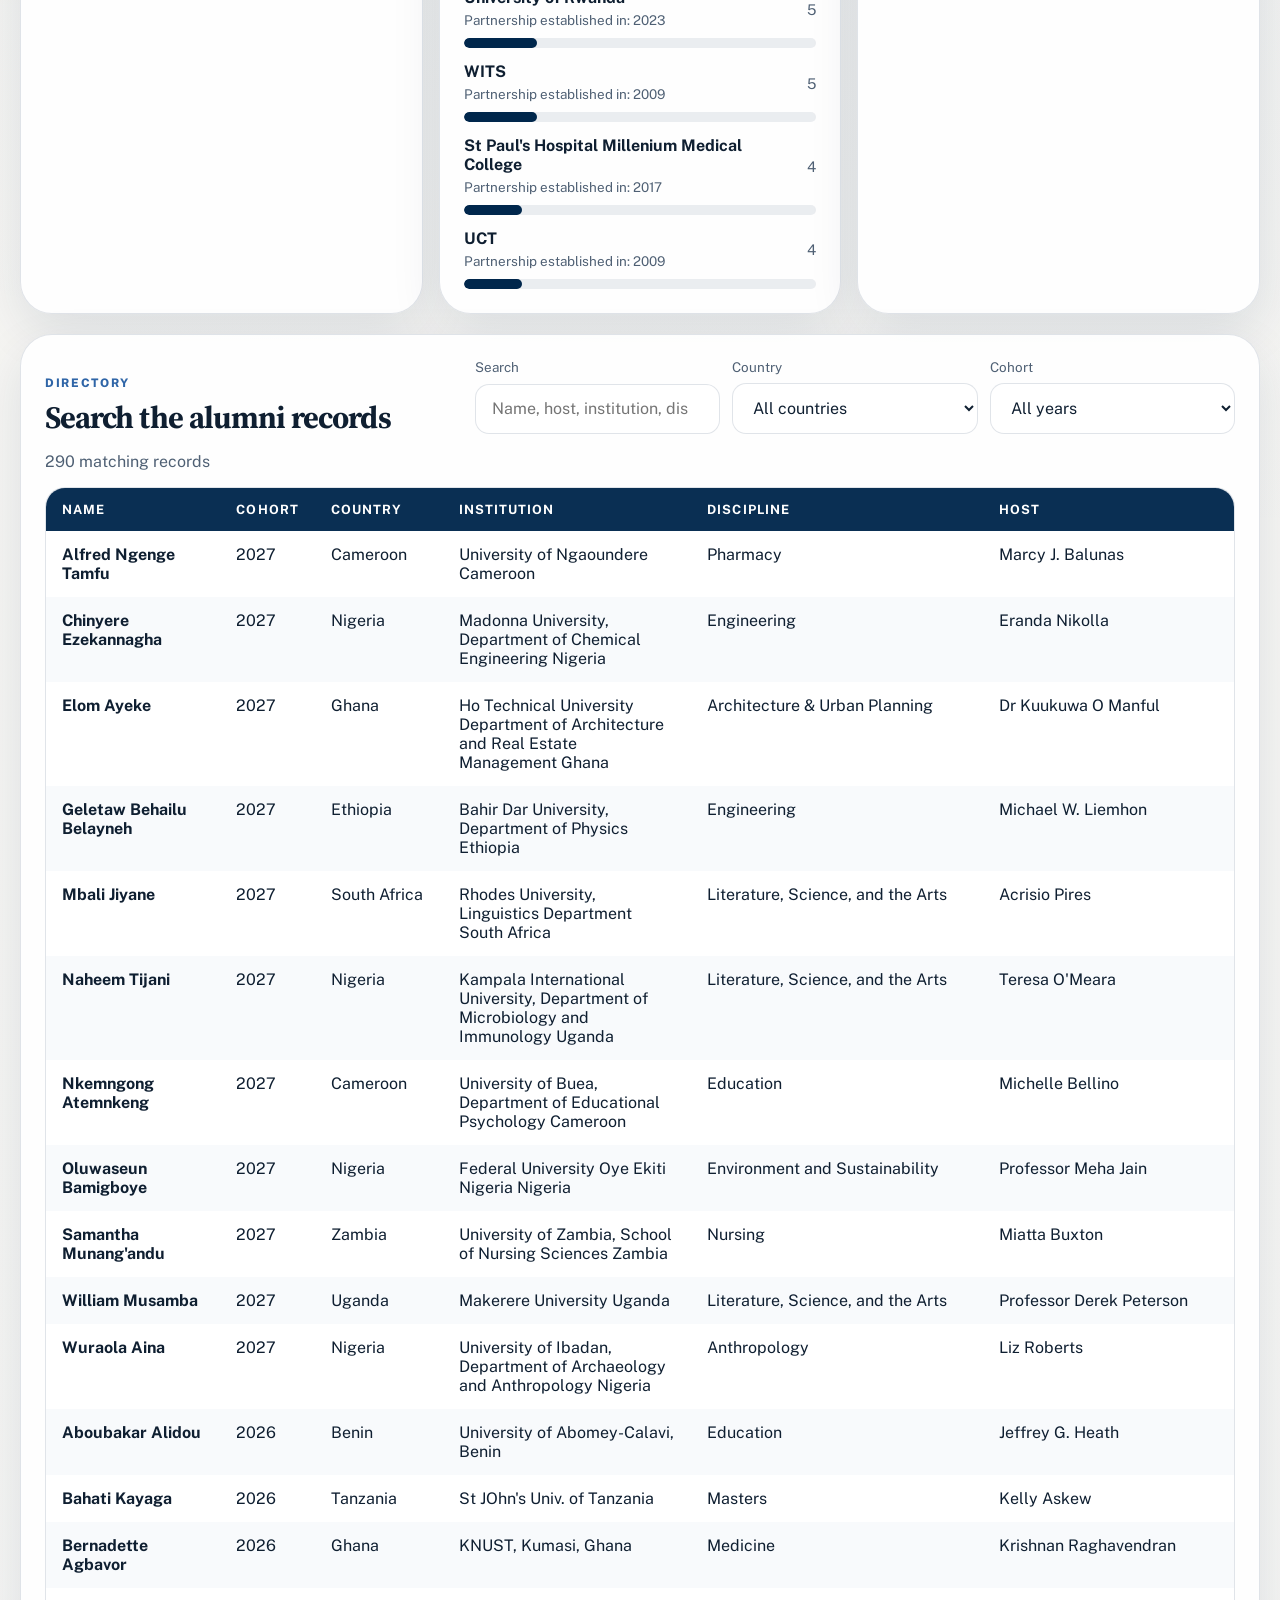
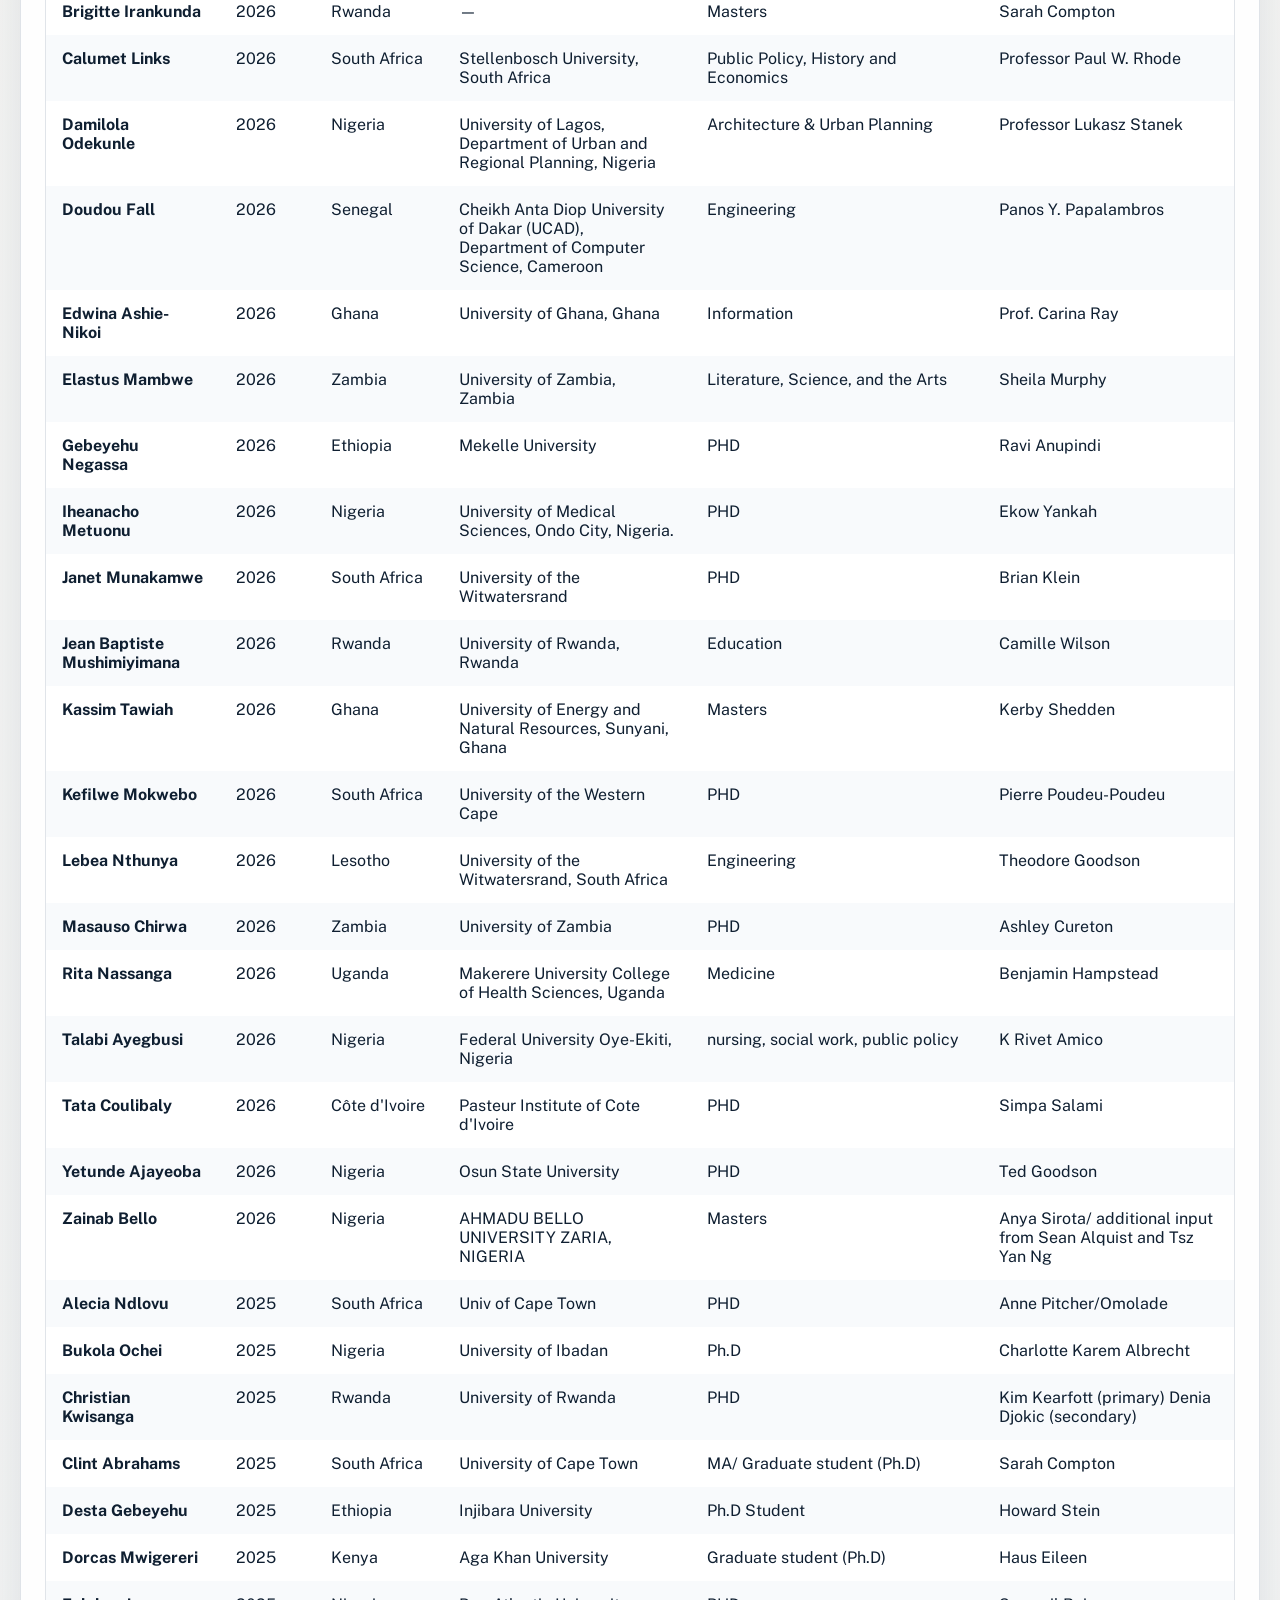
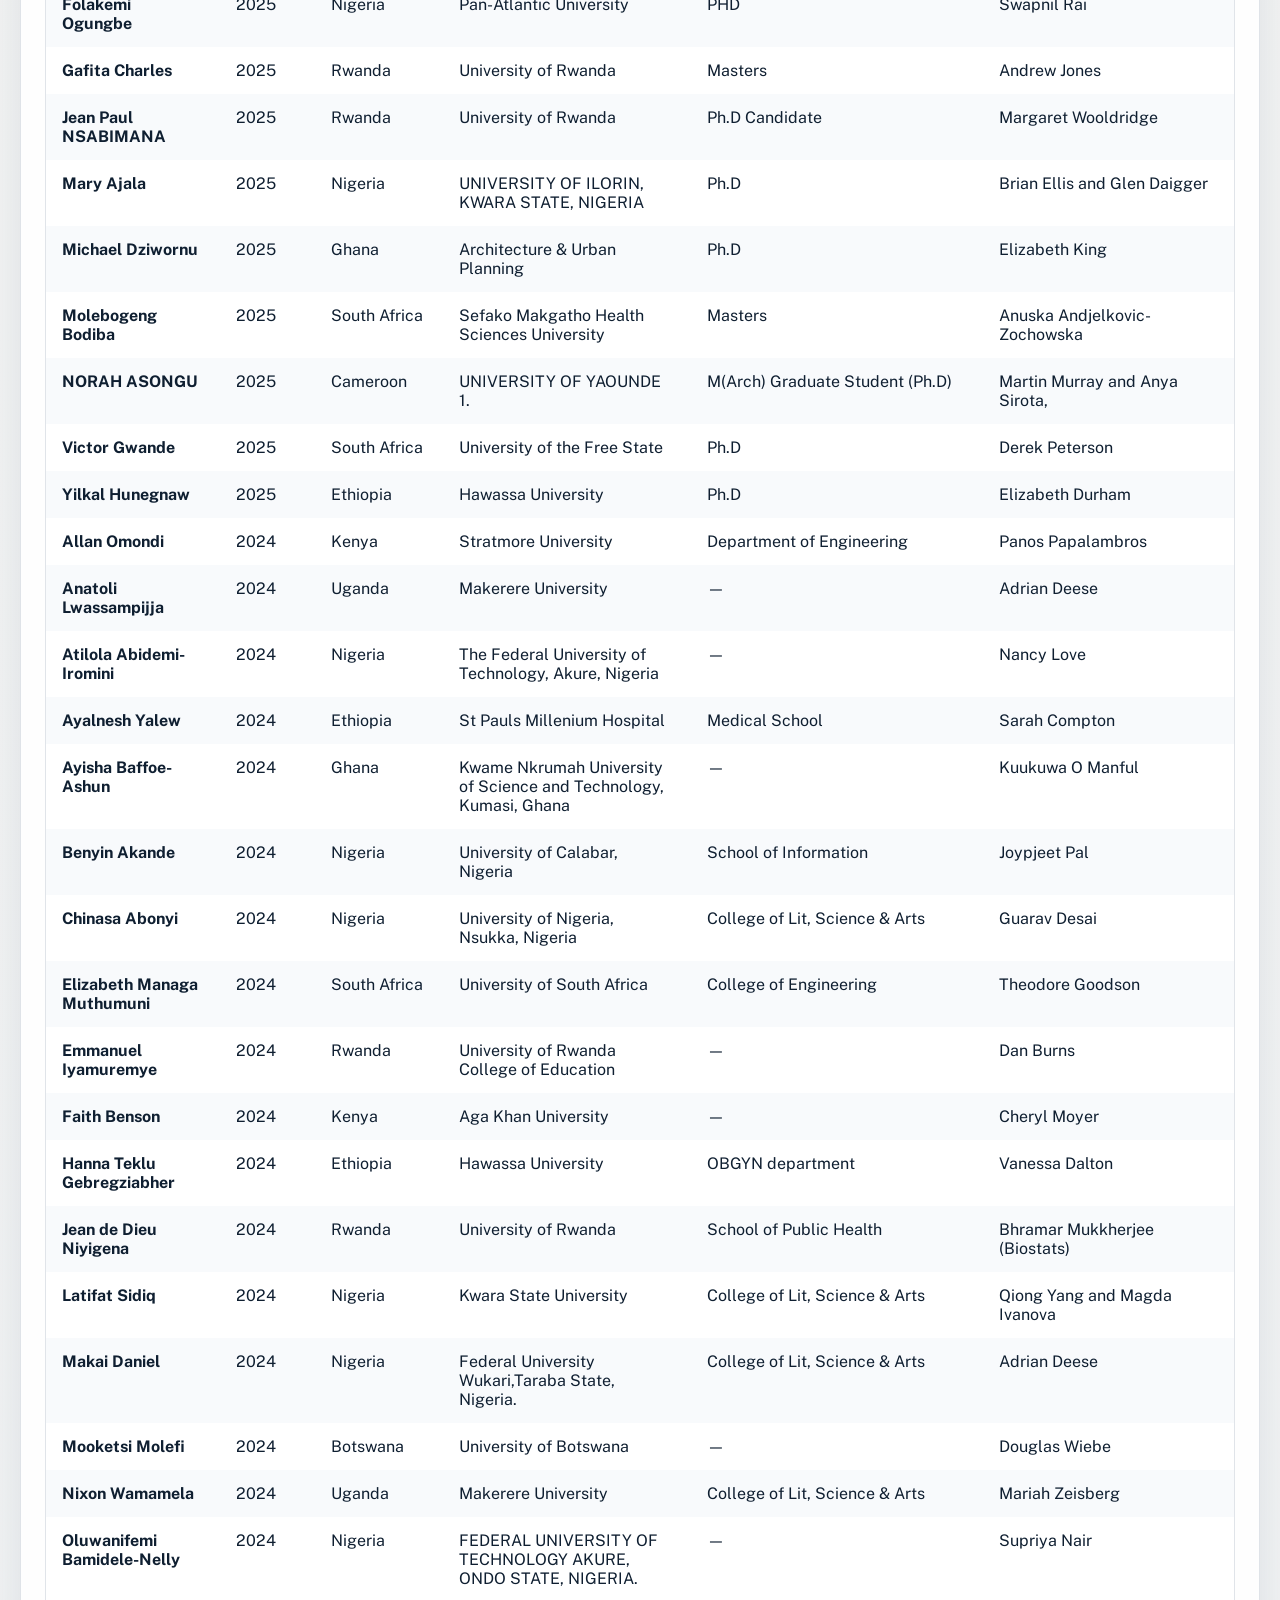
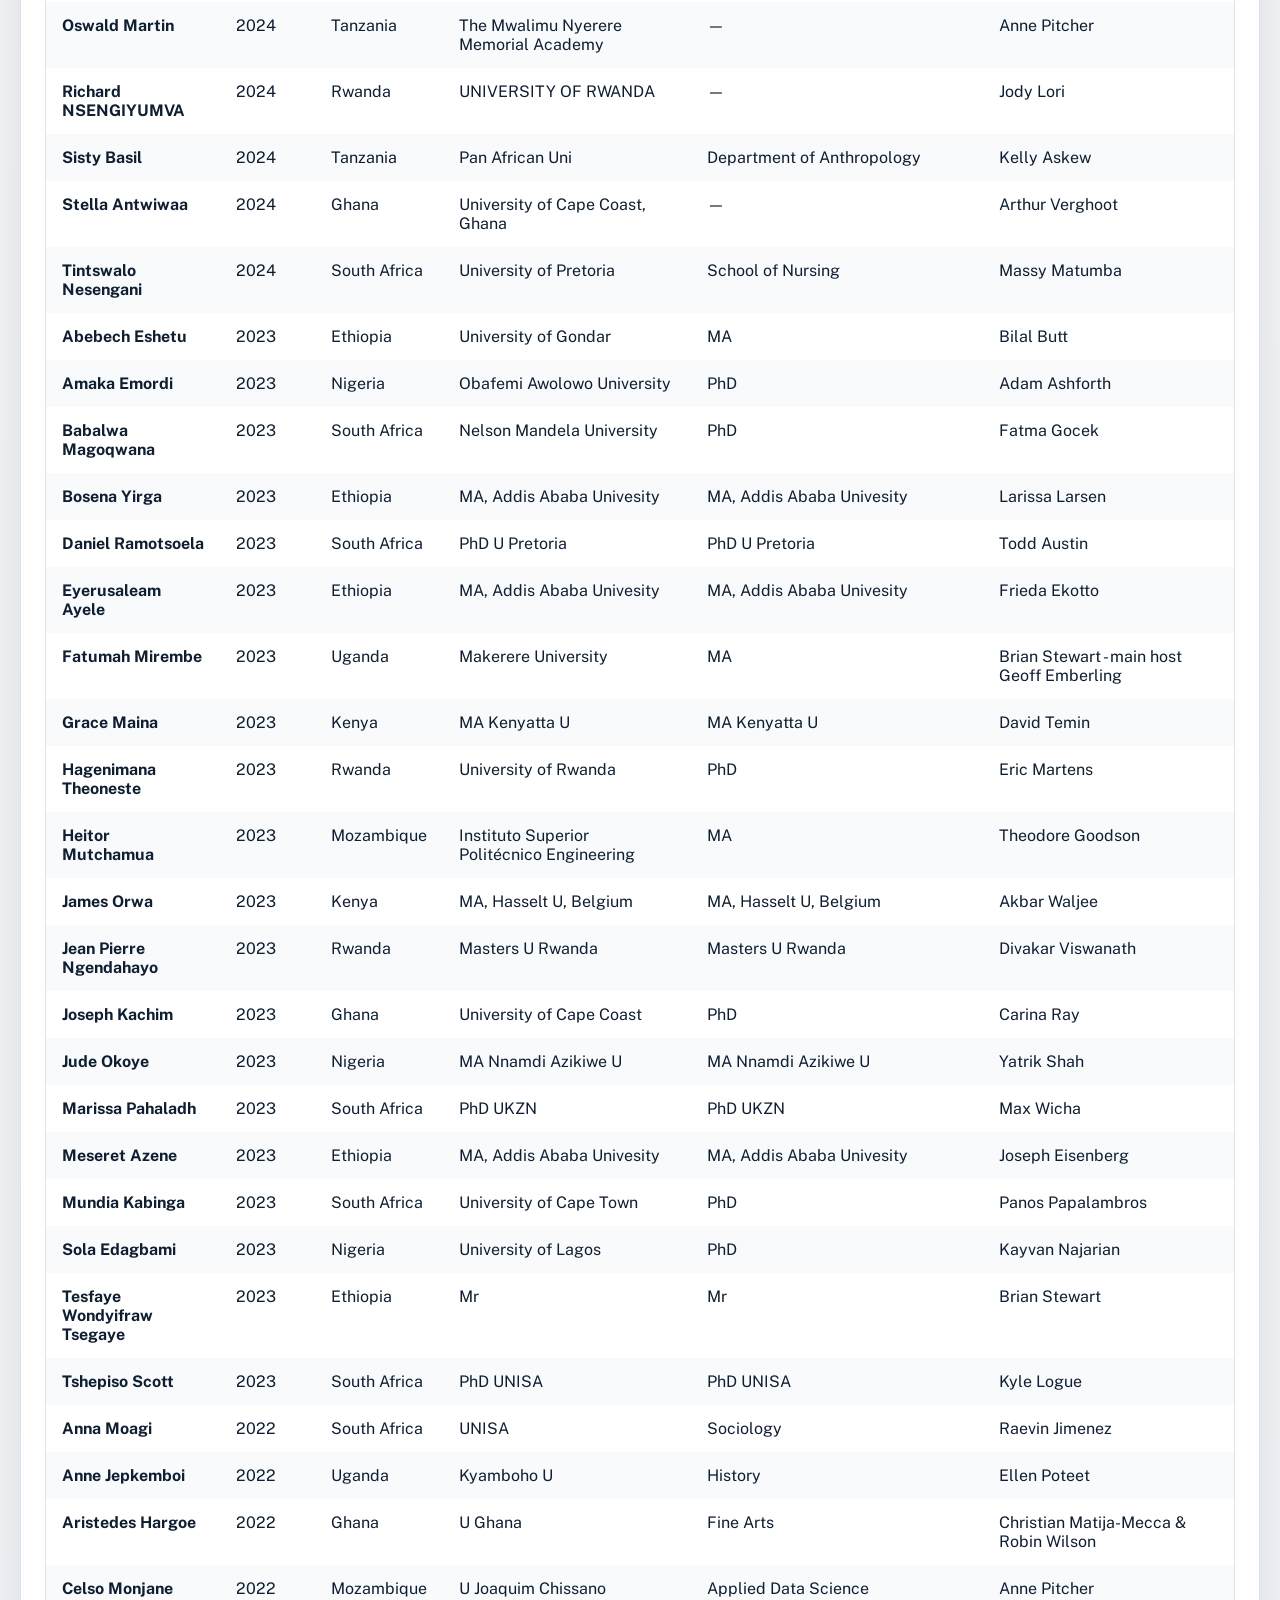
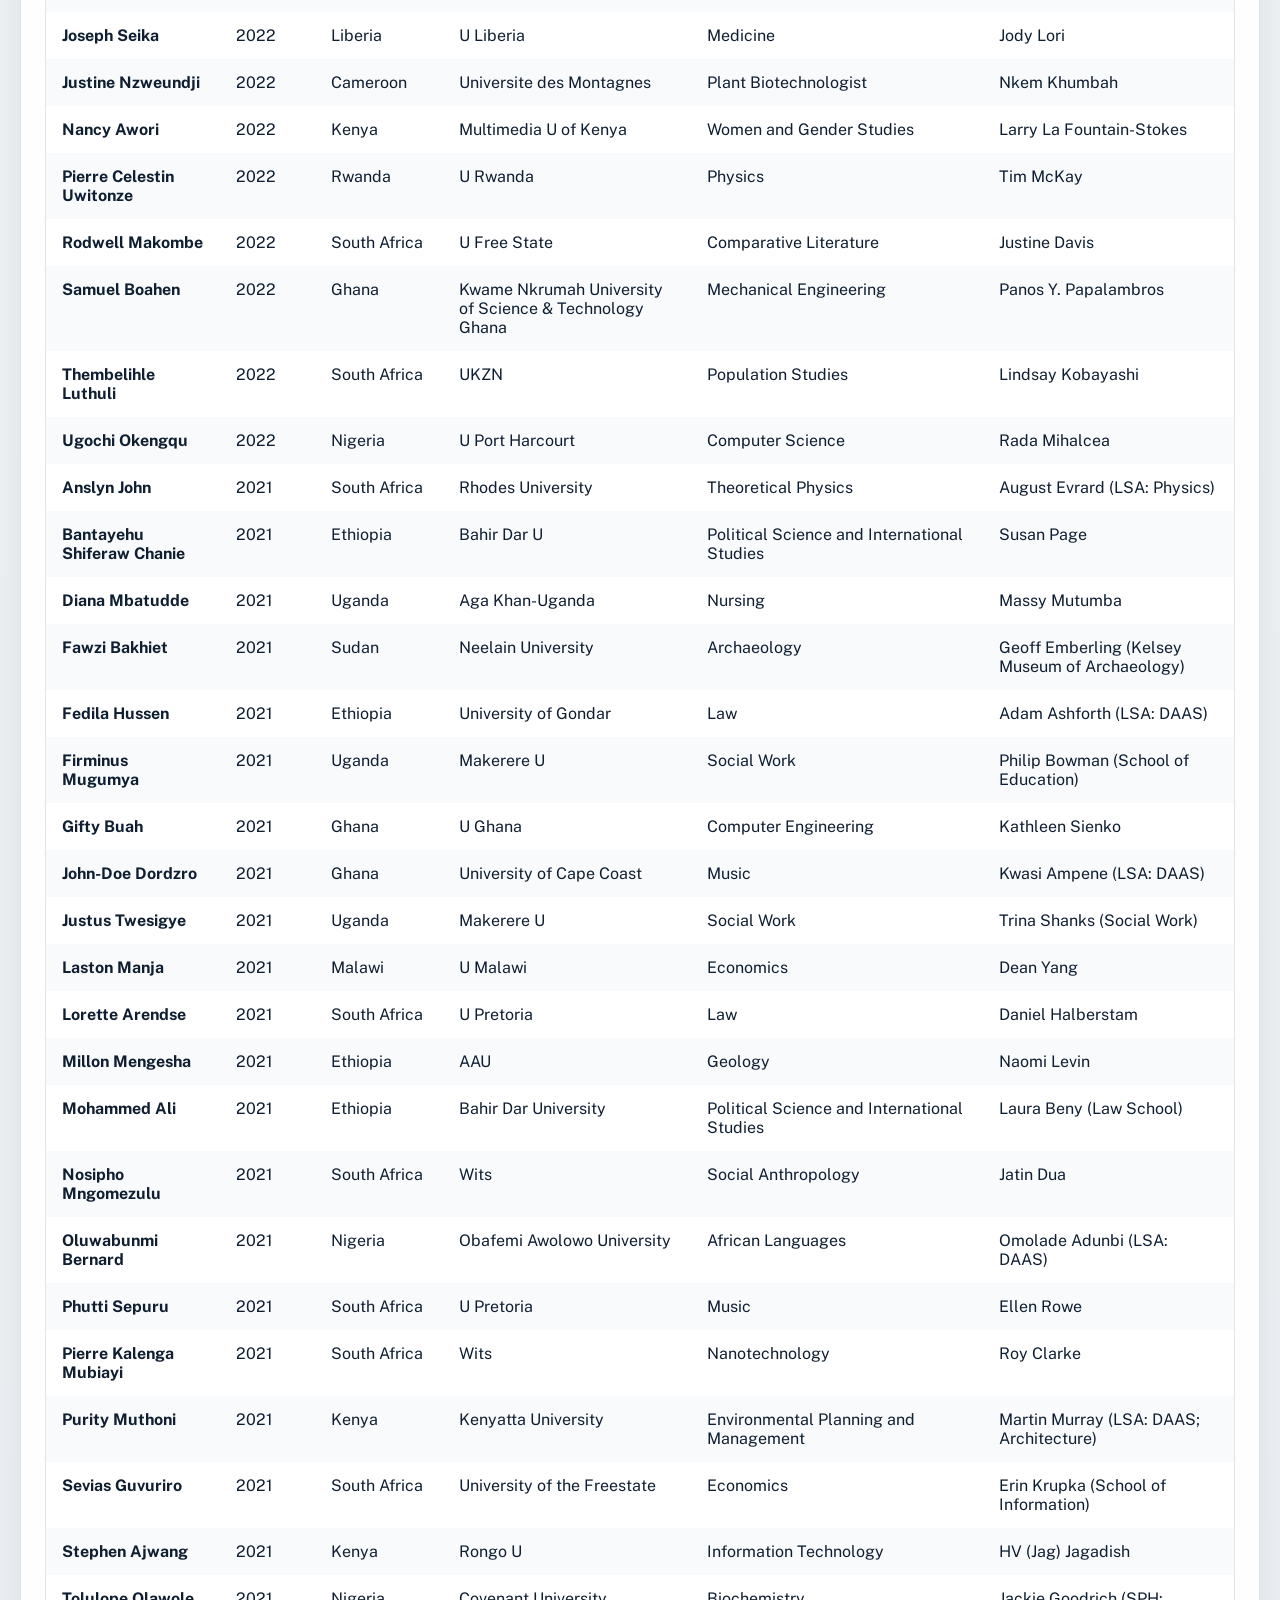
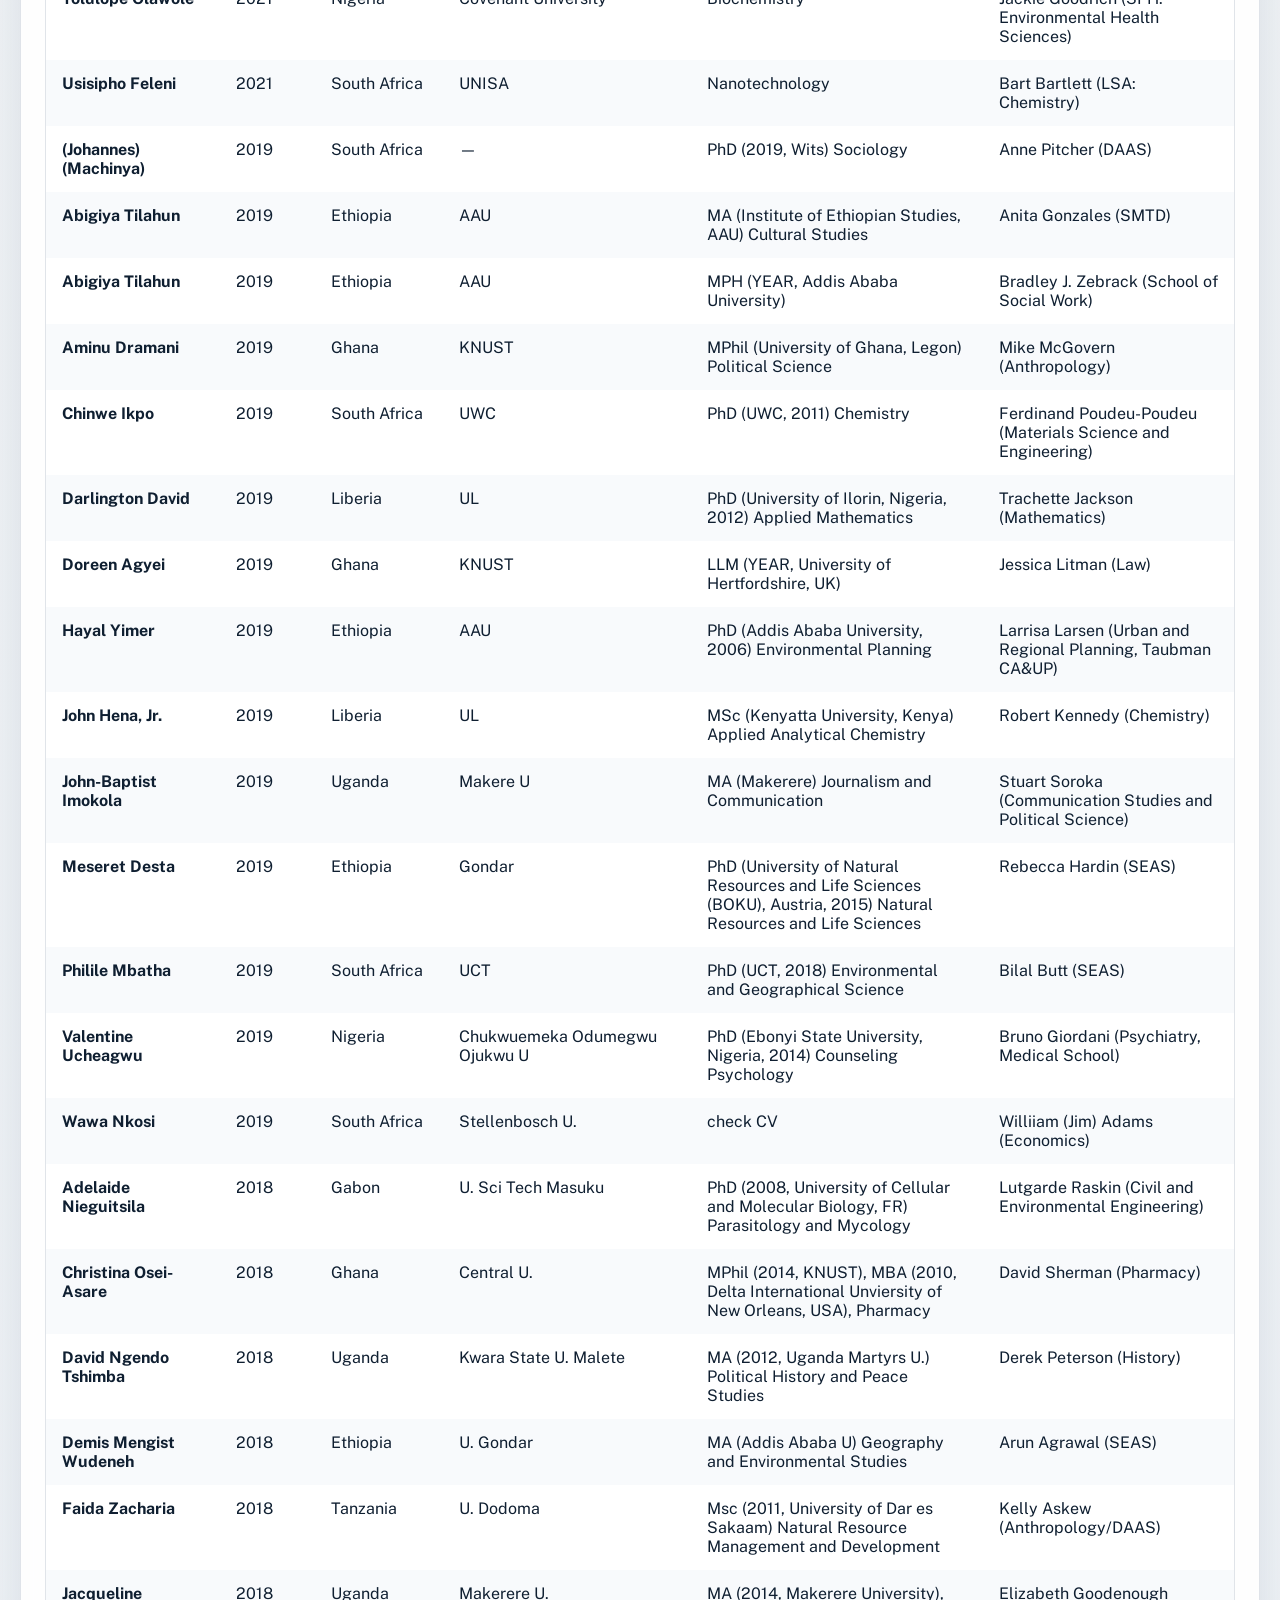
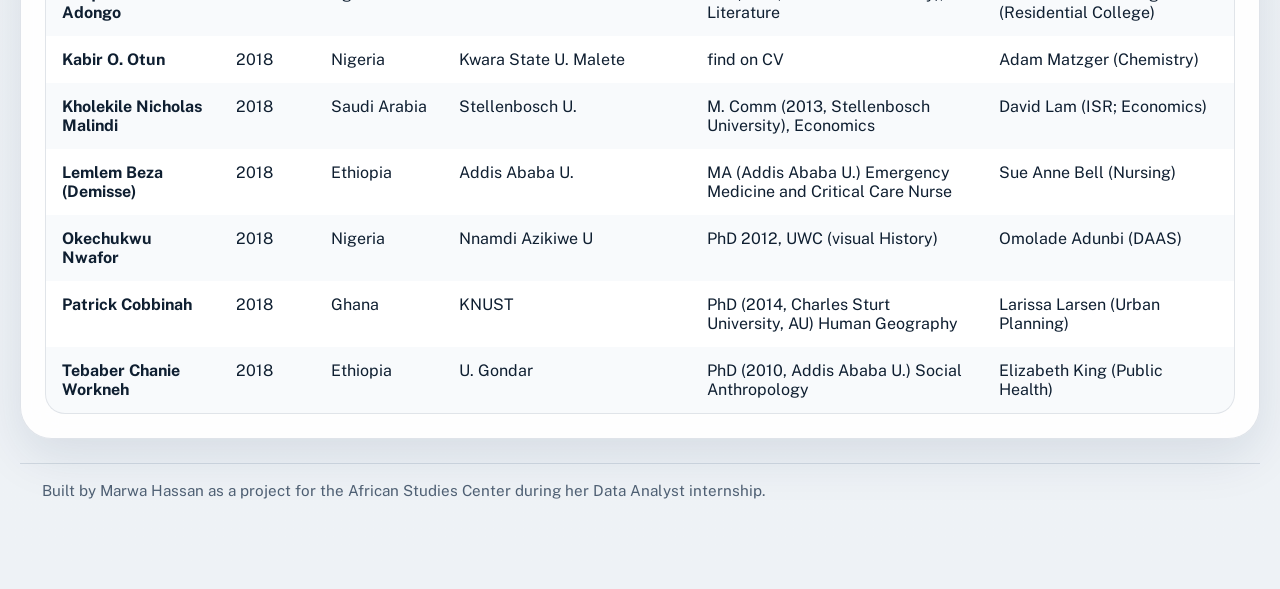
==== commit bfba6026: "Update UMAPS public dashboard site" ====
--- a/docs/index.html
+++ b/docs/index.html
@@ -3,47 +3,135 @@
   <head>
     <meta charset="UTF-8" />
     <meta name="viewport" content="width=device-width, initial-scale=1.0" />
-    <title>UMAPS Alumni Dashboard</title>
+    <title>UMAPS Dashboard</title>
     <link rel="preconnect" href="https://fonts.googleapis.com" />
     <link rel="preconnect" href="https://fonts.gstatic.com" crossorigin />
     <link
-      href="https://fonts.googleapis.com/css2?family=Manrope:wght@400;500;700;800&family=DM+Serif+Display:ital@0;1&display=swap"
+      href="https://fonts.googleapis.com/css2?family=Public+Sans:wght@400;500;600;700;800&family=Source+Serif+4:opsz,wght@8..60,500;8..60,700&display=swap"
       rel="stylesheet"
     />
     <link rel="stylesheet" href="./styles.css" />
   </head>
   <body>
-    <div class="page-shell">
-      <header class="hero">
+    <div class="site-shell">
+      <header class="site-header">
+        <a class="site-mark" href="./index.html">
+          <img class="site-logo site-logo-standard" src="./assets/lsa-asc-web.png" alt="LSA African Studies Center, University of Michigan" />
+        </a>
+        <nav class="site-nav">
+          <a href="./about.html">About UMAPS</a>
+          <a class="active" href="./index.html">Dashboard</a>
+          <a href="./insights.html">Insights</a>
+        </nav>
+      </header>
+
+      <section class="hero hero-home">
         <div class="hero-copy">
-          <p class="eyebrow">UMAPS Alumni Network</p>
-          <h1>Tracing the reach of UMAPS across cohorts, countries, and institutions.</h1>
+          <p class="eyebrow">University of Michigan Africa Presidential Scholars</p>
+          <h1>UMAPS alumni and program dashboard.</h1>
           <p class="lede">
-            A live, browser-based dashboard built from the alumni database. Explore cohort growth,
-            geographic breadth, and individual scholar records in one public-facing page.
+            Built for the African Studies Center, this site brings together alumni records,
+            geographic reach, host networks, and program insights in one public-facing resource.
           </p>
+          <div class="hero-actions">
+            <a class="button button-primary" href="./about.html">About the program</a>
+            <a class="button button-secondary" href="./insights.html">Open insights page</a>
+            <a class="button button-secondary" href="#directory">Jump to directory</a>
+          </div>
         </div>
-        <div class="hero-aside">
+        <div class="hero-panel">
           <div class="hero-stat">
             <span id="year-range">2008-2027</span>
-            <small>active cohort span</small>
+            <small>cohort span</small>
           </div>
           <div class="hero-stat">
-            <span id="latest-cohort">22 scholars</span>
-            <small>in the latest cohort</small>
+            <span id="current-cohort">Current Cohort:<br />Winter 2026</span>
+            <small id="current-cohort-detail">11 scholars</small>
           </div>
         </div>
-      </header>
+      </section>
 
       <main>
+        <section class="panel panel-two-up">
+          <article class="panel-card">
+            <div class="panel-heading">
+              <div>
+                <p class="eyebrow">Program Snapshot</p>
+                <h2>Research exchange, mentorship, and long-term academic ties</h2>
+              </div>
+            </div>
+            <div class="prose-block">
+              <p>
+                The U-M African Presidential Scholars program brings early-career faculty from African
+                universities to Ann Arbor for a five-month residency. Scholars are paired with a
+                University of Michigan collaborator and have access to U-M resources to advance a research project,
+                publication, academic degree, grant proposal, or related scholarly activity.
+              </p>
+              <p>
+                The program is highly competitive. Recent cycles may receive 600 or more applications for roughly
+                20 places across the annual cohorts, making selection both selective and strategically balanced.
+              </p>
+            </div>
+          </article>
+
+          <article class="panel-card panel-card-maize">
+            <div class="panel-heading">
+              <div>
+                <p class="eyebrow">Application Cycle</p>
+                <h2>One annual application round for two cohorts</h2>
+              </div>
+            </div>
+            <div class="info-list">
+              <div class="summary-chip">
+                <strong>Application window</strong>
+                <span>August 15 through October 15.</span>
+              </div>
+              <div class="summary-chip">
+                <strong>Two residency terms</strong>
+                <span>UMAPS hosts the Fall cohort from August to December and the Winter cohort from January to May.</span>
+              </div>
+              <div class="summary-chip">
+                <strong>Selection approach</strong>
+                <span>Review is based on scholarly quality, academic fit, initiative balance, and support from the home institution.</span>
+              </div>
+            </div>
+          </article>
+        </section>
+
+        <section class="panel-card">
+          <div class="panel-heading">
+            <div>
+              <p class="eyebrow">Community</p>
+              <h2>Moments from the UMAPS network</h2>
+            </div>
+          </div>
+          <div class="photo-grid photo-grid-home">
+            <figure class="photo-card photo-card-wide">
+              <img src="./assets/photos/community-7.jpg" alt="UMAPS scholars and guests gathered during a community event." />
+            </figure>
+            <figure class="photo-card">
+              <img src="./assets/photos/community-1.jpg" alt="UMAPS participants standing together at an African Studies Center event." />
+            </figure>
+            <figure class="photo-card">
+              <img src="./assets/photos/community-8.jpg" alt="UMAPS scholars gathered together during a center event." />
+            </figure>
+            <figure class="photo-card">
+              <img src="./assets/photos/community-2.jpg" alt="UMAPS group photo in front of an African Studies Center display." />
+            </figure>
+            <figure class="photo-card">
+              <img src="./assets/photos/community-3.jpg" alt="UMAPS participants together during a social activity." />
+            </figure>
+          </div>
+        </section>
+
         <section class="metrics-grid" id="metrics-grid"></section>
 
-        <section class="panel two-up">
+        <section class="panel panel-two-up">
           <article class="panel-card">
             <div class="panel-heading">
               <div>
                 <p class="eyebrow">Timeline</p>
-                <h2>Cohort growth over time</h2>
+                <h2>Cohort growth across the network</h2>
               </div>
             </div>
             <div class="chart-wrap">
@@ -51,18 +139,38 @@
             </div>
           </article>
 
-          <article class="panel-card accent-card">
-            <div class="panel-heading">
-              <div>
-                <p class="eyebrow">Snapshot</p>
-                <h2>Latest cohort geography</h2>
-              </div>
-            </div>
-            <div id="latest-cohort-countries" class="rank-list"></div>
-          </article>
-        </section>
-
-        <section class="panel three-up">
+          <article class="panel-card panel-card-maize">
+            <div class="panel-heading">
+              <div>
+                <p class="eyebrow">Current cycle</p>
+                <h2>What counts as the current cohort?</h2>
+              </div>
+            </div>
+            <div class="callout-card">
+              <p id="current-cohort-explainer">
+                UMAPS ran as a single annual cohort from 2008 through 2019. After a COVID pause,
+                the program returned with Fall 2021 and has continued with Winter and Fall cohorts
+                from Winter 2022 onward.
+              </p>
+              <dl class="callout-list">
+                <div>
+                  <dt>Current cohort</dt>
+                  <dd id="current-cohort-label">Winter 2026</dd>
+                </div>
+                <div>
+                  <dt>Scholars in current cohort</dt>
+                  <dd id="current-cohort-count">22 scholars</dd>
+                </div>
+                <div>
+                  <dt>Incoming cohort insights</dt>
+                  <dd id="latest-cohort-text">2027 cohort</dd>
+                </div>
+              </dl>
+            </div>
+          </article>
+        </section>
+
+        <section class="panel panel-three-up">
           <article class="panel-card">
             <div class="panel-heading">
               <div>
@@ -94,7 +202,7 @@
           </article>
         </section>
 
-        <section class="panel directory-panel">
+        <section class="panel-card directory-panel" id="directory">
           <div class="panel-heading directory-heading">
             <div>
               <p class="eyebrow">Directory</p>
@@ -103,7 +211,7 @@
             <div class="filters">
               <label>
                 <span>Search</span>
-                <input id="search-input" type="search" placeholder="Name, email, host, institution..." />
+                <input id="search-input" type="search" placeholder="Name, host, institution, discipline..." />
               </label>
               <label>
                 <span>Country</span>
@@ -141,6 +249,10 @@
           </div>
         </section>
       </main>
+
+      <footer class="site-footer">
+        <p>Built by Marwa Hassan as a project for the African Studies Center during her Data Analyst internship.</p>
+      </footer>
     </div>
 
     <script src="./app.js"></script>
--- a/docs/styles.css
+++ b/docs/styles.css
@@ -1,16 +1,18 @@
 :root {
-  --bg: #f3ede2;
-  --panel: rgba(255, 252, 246, 0.86);
-  --panel-strong: rgba(255, 248, 238, 0.96);
-  --ink: #1f1a17;
-  --muted: #65584f;
-  --line: rgba(74, 56, 45, 0.12);
-  --accent: #c85d3a;
-  --accent-deep: #8d3425;
-  --accent-soft: #f4c3a5;
-  --sage: #2f6155;
-  --gold: #d6aa55;
-  --shadow: 0 18px 60px rgba(76, 49, 35, 0.12);
+  --um-blue: #00274c;
+  --um-maize: #ffcb05;
+  --tappan-red: #9a3324;
+  --ross-orange: #d86018;
+  --rackham-green: #75988d;
+  --arboretum-blue: #2f65a7;
+  --umma-tan: #cfc096;
+  --stone: #655a52;
+  --ink: #0f1f31;
+  --muted: #4f6074;
+  --paper: #f8f6f1;
+  --panel: #ffffff;
+  --line: rgba(0, 39, 76, 0.12);
+  --shadow: 0 18px 50px rgba(0, 39, 76, 0.1);
   --radius: 28px;
 }
 
@@ -24,154 +26,240 @@
 
 body {
   margin: 0;
-  font-family: "Manrope", "Avenir Next", "Segoe UI", sans-serif;
+  font-family: "Public Sans", "Avenir Next", "Segoe UI", sans-serif;
   color: var(--ink);
   background:
-    radial-gradient(circle at top left, rgba(214, 170, 85, 0.26), transparent 28%),
-    radial-gradient(circle at top right, rgba(200, 93, 58, 0.22), transparent 30%),
-    linear-gradient(180deg, #f7f0e7 0%, #f1e8dc 55%, #ecdfcf 100%);
-}
-
-body::before,
-body::after {
-  content: "";
-  position: fixed;
-  z-index: -1;
-  inset: auto;
+    radial-gradient(circle at top left, rgba(255, 203, 5, 0.28), transparent 24%),
+    radial-gradient(circle at top right, rgba(47, 101, 167, 0.16), transparent 28%),
+    linear-gradient(180deg, #f8f6f1 0%, #eef2f6 100%);
+}
+
+a {
+  color: inherit;
+  text-decoration: none;
+}
+
+.site-shell {
+  width: min(1240px, calc(100vw - 32px));
+  margin: 0 auto;
+  padding: 22px 0 72px;
+}
+
+.site-header {
+  display: flex;
+  align-items: center;
+  justify-content: space-between;
+  gap: 18px;
+  margin-bottom: 18px;
+}
+
+.site-footer {
+  margin-top: 24px;
+  padding: 18px 22px;
+  border-top: 1px solid var(--line);
+  color: var(--muted);
+  font-size: 0.95rem;
+}
+
+.site-footer p {
+  margin: 0;
+}
+
+.site-mark {
+  display: inline-flex;
+  align-items: center;
+  max-width: min(100%, 640px);
+}
+
+.site-logo {
+  display: block;
+  width: min(100%, 640px);
+  height: auto;
+}
+
+.site-nav {
+  display: inline-flex;
+  gap: 8px;
+  padding: 6px;
   border-radius: 999px;
-  filter: blur(6px);
-}
-
-body::before {
-  width: 280px;
-  height: 280px;
-  left: -60px;
-  top: 120px;
-  background: rgba(47, 97, 85, 0.1);
-}
-
-body::after {
-  width: 340px;
-  height: 340px;
-  right: -80px;
-  bottom: 120px;
-  background: rgba(200, 93, 58, 0.1);
-}
-
-.page-shell {
-  width: min(1220px, calc(100vw - 32px));
-  margin: 0 auto;
-  padding: 24px 0 72px;
+  background: rgba(255, 255, 255, 0.82);
+  border: 1px solid var(--line);
+}
+
+.site-nav a {
+  padding: 10px 16px;
+  border-radius: 999px;
+  font-weight: 600;
+  color: var(--muted);
+}
+
+.site-nav a.active {
+  background: var(--um-blue);
+  color: #fff;
 }
 
 .hero,
-.panel-card,
-.directory-panel {
+.panel-card {
+  border: 1px solid var(--line);
+  border-radius: calc(var(--radius) + 4px);
+  background: rgba(255, 255, 255, 0.9);
+  box-shadow: var(--shadow);
   backdrop-filter: blur(16px);
   -webkit-backdrop-filter: blur(16px);
 }
 
 .hero {
   display: grid;
-  grid-template-columns: 1.8fr 0.9fr;
+  grid-template-columns: 1.5fr 0.9fr;
   gap: 24px;
-  padding: 40px;
-  background: linear-gradient(135deg, rgba(255, 247, 237, 0.95), rgba(252, 240, 231, 0.82));
-  border: 1px solid rgba(130, 91, 70, 0.12);
-  border-radius: calc(var(--radius) + 8px);
-  box-shadow: var(--shadow);
+  padding: 34px;
   overflow: hidden;
-  position: relative;
-}
-
-.hero::after {
-  content: "";
-  position: absolute;
-  inset: auto -40px -60px auto;
-  width: 320px;
-  height: 320px;
-  border-radius: 50%;
-  background: radial-gradient(circle, rgba(200, 93, 58, 0.18), transparent 60%);
+}
+
+.hero-home {
+  background:
+    linear-gradient(135deg, rgba(0, 39, 76, 0.97), rgba(47, 101, 167, 0.95)),
+    #00274c;
+  color: #fff;
+}
+
+.hero-insights {
+  background:
+    linear-gradient(135deg, rgba(255, 255, 255, 0.96), rgba(255, 248, 214, 0.9)),
+    #ffffff;
 }
 
 .hero-copy h1,
-.panel-heading h2 {
-  font-family: "DM Serif Display", Georgia, serif;
-  font-weight: 400;
+.panel-heading h2,
+.panel-inset h3 {
+  margin: 0;
+  font-family: "Source Serif 4", Georgia, serif;
   line-height: 1.02;
   letter-spacing: -0.03em;
 }
 
 .hero-copy h1 {
-  margin: 0;
-  font-size: clamp(2.8rem, 5vw, 5rem);
   max-width: 11ch;
+  font-size: clamp(2.8rem, 5vw, 4.9rem);
+}
+
+.hero-insights .hero-copy h1 {
+  max-width: 16ch;
+  color: var(--ink);
 }
 
 .lede {
-  max-width: 58ch;
-  margin: 18px 0 0;
-  color: var(--muted);
-  font-size: 1.02rem;
+  max-width: 60ch;
+  margin: 16px 0 0;
   line-height: 1.7;
+  color: inherit;
+  opacity: 0.92;
+}
+
+.hero-insights .lede {
+  color: var(--muted);
 }
 
 .eyebrow {
   margin: 0 0 12px;
   text-transform: uppercase;
-  letter-spacing: 0.16em;
-  font-size: 0.72rem;
+  letter-spacing: 0.14em;
+  font-size: 0.74rem;
   font-weight: 800;
-  color: var(--accent-deep);
-}
-
-.hero-aside {
-  display: grid;
-  gap: 16px;
+}
+
+.hero-home .eyebrow {
+  color: var(--um-maize);
+}
+
+.hero-insights .eyebrow,
+.panel-heading .eyebrow {
+  color: var(--arboretum-blue);
+}
+
+.hero-actions {
+  display: flex;
+  flex-wrap: wrap;
+  gap: 12px;
+  margin-top: 24px;
+}
+
+.button {
+  display: inline-flex;
+  align-items: center;
+  justify-content: center;
+  padding: 13px 18px;
+  border-radius: 999px;
+  font-weight: 700;
+}
+
+.button-primary {
+  background: var(--um-maize);
+  color: var(--um-blue);
+}
+
+.button-secondary {
+  border: 1px solid rgba(255, 255, 255, 0.28);
+  color: #fff;
+}
+
+.hero-insights .button-secondary {
+  border-color: var(--line);
+  color: var(--um-blue);
+}
+
+.hero-panel {
+  display: grid;
+  gap: 14px;
   align-content: end;
 }
 
-.hero-stat,
-.metric-card,
-.panel-card,
-.directory-panel {
-  border: 1px solid var(--line);
-}
-
 .hero-stat {
-  padding: 24px;
+  padding: 22px;
   border-radius: 24px;
-  background: rgba(255, 253, 249, 0.72);
+  background: rgba(255, 255, 255, 0.14);
+  border: 1px solid rgba(255, 255, 255, 0.14);
+}
+
+.hero-insights .hero-stat {
+  background: rgba(0, 39, 76, 0.04);
+  border-color: rgba(0, 39, 76, 0.08);
 }
 
 .hero-stat span {
   display: block;
-  font-size: clamp(1.4rem, 2vw, 2rem);
+  font-size: clamp(1.4rem, 2vw, 2.1rem);
   font-weight: 800;
 }
 
 .hero-stat small {
   display: block;
   margin-top: 8px;
-  color: var(--muted);
+  color: inherit;
+  opacity: 0.82;
 }
 
 .metrics-grid,
 .panel,
-.directory-panel {
-  margin-top: 24px;
+.panel-card {
+  margin-top: 20px;
 }
 
 .metrics-grid {
   display: grid;
   grid-template-columns: repeat(5, minmax(0, 1fr));
-  gap: 16px;
+  gap: 14px;
+}
+
+.metrics-grid-compact {
+  grid-template-columns: repeat(4, minmax(0, 1fr));
 }
 
 .metric-card {
-  padding: 22px 20px;
-  border-radius: 24px;
+  padding: 20px;
+  border-radius: 22px;
   background: var(--panel);
+  border: 1px solid var(--line);
   box-shadow: var(--shadow);
 }
 
@@ -186,85 +274,174 @@
   margin-top: 10px;
   font-size: 2rem;
   font-weight: 800;
-}
-
-.panel.two-up {
-  display: grid;
-  grid-template-columns: 1.45fr 0.85fr;
+  color: var(--um-blue);
+}
+
+.panel {
+  display: grid;
   gap: 16px;
 }
 
-.panel.three-up {
-  display: grid;
+.panel-two-up {
+  grid-template-columns: 1.4fr 0.9fr;
+}
+
+.panel-three-up {
   grid-template-columns: repeat(3, minmax(0, 1fr));
-  gap: 16px;
-}
-
-.panel-card,
-.directory-panel {
+}
+
+.panel-card {
   padding: 24px;
-  border-radius: var(--radius);
-  background: var(--panel);
-  box-shadow: var(--shadow);
-}
-
-.accent-card {
+}
+
+.panel-card-maize {
   background:
-    linear-gradient(180deg, rgba(255, 250, 245, 0.96), rgba(247, 234, 224, 0.9)),
-    var(--panel);
+    linear-gradient(180deg, rgba(255, 203, 5, 0.2), rgba(255, 255, 255, 0.92)),
+    #ffffff;
+}
+
+.panel-card-note {
+  background:
+    linear-gradient(180deg, rgba(117, 152, 141, 0.16), rgba(255, 255, 255, 0.92)),
+    #ffffff;
 }
 
 .panel-heading {
   display: flex;
-  align-items: start;
   justify-content: space-between;
   gap: 16px;
+  align-items: start;
   margin-bottom: 18px;
 }
 
 .panel-heading h2 {
-  margin: 0;
-  font-size: 1.9rem;
+  font-size: 1.95rem;
 }
 
 .chart-wrap {
+  padding: 12px;
   border-radius: 22px;
-  padding: 12px;
-  background: rgba(255, 255, 255, 0.55);
-}
-
-#cohort-chart {
+  background: linear-gradient(180deg, rgba(0, 39, 76, 0.03), rgba(255, 203, 5, 0.08));
+}
+
+#cohort-chart,
+#survey-response-chart,
+#africa-map {
   width: 100%;
   height: auto;
   display: block;
 }
 
+.callout-card {
+  display: grid;
+  gap: 18px;
+}
+
+.callout-card p,
+.note-text {
+  margin: 0;
+  color: var(--muted);
+  line-height: 1.7;
+}
+
+.callout-list {
+  display: grid;
+  gap: 14px;
+  margin: 0;
+}
+
+.callout-list div,
+.summary-chip,
+.survey-card,
+.panel-inset {
+  border: 1px solid var(--line);
+  border-radius: 18px;
+  background: rgba(255, 255, 255, 0.76);
+}
+
+.callout-list div {
+  padding: 16px;
+}
+
+.callout-list dt {
+  color: var(--muted);
+  font-size: 0.84rem;
+}
+
+.callout-list dd {
+  margin: 8px 0 0;
+  font-size: 1.15rem;
+  font-weight: 800;
+  color: var(--um-blue);
+}
+
 .bar-list,
-.rank-list {
+.survey-card-grid,
+.mini-metrics,
+.summary-grid {
   display: grid;
   gap: 14px;
 }
 
+.summary-grid {
+  grid-template-columns: repeat(3, minmax(0, 1fr));
+}
+
+.summary-card {
+  padding: 20px;
+  border-radius: 22px;
+  border: 1px solid var(--line);
+  background:
+    linear-gradient(180deg, rgba(255, 255, 255, 0.96), rgba(248, 250, 252, 0.94)),
+    #ffffff;
+}
+
+.summary-card strong {
+  display: block;
+  color: var(--um-blue);
+  font-size: 2rem;
+  line-height: 1;
+}
+
+.summary-card h3 {
+  margin: 12px 0 8px;
+  font-size: 1.05rem;
+}
+
+.summary-card p {
+  margin: 0;
+  color: var(--muted);
+  line-height: 1.65;
+}
+
 .bar-row {
   display: grid;
   gap: 8px;
 }
 
-.bar-meta,
-.rank-row {
+.bar-meta {
   display: flex;
   align-items: center;
   justify-content: space-between;
   gap: 16px;
 }
 
-.bar-label,
-.rank-name {
+.bar-copy {
+  display: grid;
+  gap: 4px;
+}
+
+.bar-label {
   font-weight: 700;
 }
 
-.bar-value,
-.rank-value {
+.bar-context {
+  color: var(--muted);
+  font-size: 0.84rem;
+  line-height: 1.4;
+}
+
+.bar-value {
   color: var(--muted);
   font-size: 0.92rem;
 }
@@ -274,19 +451,17 @@
   height: 10px;
   overflow: hidden;
   border-radius: 999px;
-  background: rgba(47, 97, 85, 0.1);
+  background: rgba(0, 39, 76, 0.08);
 }
 
 .bar-fill {
   height: 100%;
   border-radius: inherit;
-  background: linear-gradient(90deg, var(--accent), var(--gold));
-}
-
-.rank-row {
-  padding: 14px 16px;
-  border-radius: 18px;
-  background: rgba(255, 255, 255, 0.58);
+  background: var(--um-blue);
+}
+
+.directory-panel {
+  scroll-margin-top: 24px;
 }
 
 .directory-heading {
@@ -300,28 +475,81 @@
   width: min(760px, 100%);
 }
 
-.filters label {
+.filters label,
+.slider-panel {
   display: grid;
   gap: 8px;
-  color: var(--muted);
-  font-size: 0.86rem;
+}
+
+.filters span,
+.slider-panel label {
+  color: var(--muted);
+  font-size: 0.84rem;
+}
+
+.filters input,
+.filters select,
+.slider-panel input {
+  width: 100%;
+  font: inherit;
+}
+
+.slider-panel {
+  min-width: min(380px, 100%);
+}
+
+.slider-panel input[type="range"] {
+  -webkit-appearance: none;
+  appearance: none;
+  height: 14px;
+  border-radius: 999px;
+  background: rgba(0, 39, 76, 0.12);
+  outline: none;
+}
+
+.slider-panel input[type="range"]::-webkit-slider-runnable-track {
+  height: 14px;
+  border-radius: 999px;
+  background: rgba(0, 39, 76, 0.14);
+}
+
+.slider-panel input[type="range"]::-webkit-slider-thumb {
+  -webkit-appearance: none;
+  appearance: none;
+  width: 28px;
+  height: 28px;
+  margin-top: -7px;
+  border-radius: 50%;
+  background: var(--um-blue);
+  border: 4px solid var(--um-maize);
+  box-shadow: 0 6px 16px rgba(0, 39, 76, 0.22);
+  cursor: pointer;
+}
+
+.slider-panel input[type="range"]::-moz-range-track {
+  height: 14px;
+  border: none;
+  border-radius: 999px;
+  background: rgba(0, 39, 76, 0.14);
+}
+
+.slider-panel input[type="range"]::-moz-range-thumb {
+  width: 28px;
+  height: 28px;
+  border-radius: 50%;
+  background: var(--um-blue);
+  border: 4px solid var(--um-maize);
+  box-shadow: 0 6px 16px rgba(0, 39, 76, 0.22);
+  cursor: pointer;
 }
 
 .filters input,
 .filters select {
-  width: 100%;
-  border: 1px solid rgba(79, 59, 46, 0.16);
+  padding: 14px 16px;
   border-radius: 14px;
-  padding: 14px 16px;
-  background: rgba(255, 255, 255, 0.85);
+  border: 1px solid var(--line);
+  background: #fff;
   color: var(--ink);
-  font: inherit;
-}
-
-.filters input:focus,
-.filters select:focus {
-  outline: 2px solid rgba(200, 93, 58, 0.22);
-  border-color: rgba(200, 93, 58, 0.48);
 }
 
 .table-meta {
@@ -332,14 +560,14 @@
 .table-wrap {
   overflow: auto;
   border-radius: 20px;
-  border: 1px solid rgba(79, 59, 46, 0.1);
-  background: rgba(255, 255, 255, 0.62);
+  border: 1px solid var(--line);
+  background: rgba(255, 255, 255, 0.82);
 }
 
 table {
   width: 100%;
+  min-width: 920px;
   border-collapse: collapse;
-  min-width: 920px;
 }
 
 th,
@@ -353,27 +581,24 @@
   position: sticky;
   top: 0;
   z-index: 1;
-  background: rgba(245, 236, 228, 0.96);
-  font-size: 0.82rem;
+  background: rgba(0, 39, 76, 0.96);
+  color: #fff;
+  font-size: 0.8rem;
   text-transform: uppercase;
   letter-spacing: 0.08em;
 }
 
 tbody tr:nth-child(2n) {
-  background: rgba(255, 250, 246, 0.7);
+  background: rgba(47, 101, 167, 0.03);
 }
 
 tbody tr:hover {
-  background: rgba(244, 195, 165, 0.18);
+  background: rgba(255, 203, 5, 0.18);
 }
 
 .name-cell {
   display: grid;
   gap: 4px;
-}
-
-.name-cell strong {
-  font-size: 0.98rem;
 }
 
 .name-cell span {
@@ -387,15 +612,239 @@
   color: var(--muted);
 }
 
-@media (max-width: 1080px) {
+.map-layout {
+  display: grid;
+  grid-template-columns: 1.35fr 0.9fr;
+  gap: 16px;
+}
+
+.map-card,
+.panel-inset {
+  padding: 18px;
+}
+
+.map-card {
+  position: relative;
+  border-radius: 22px;
+  background: linear-gradient(180deg, rgba(0, 39, 76, 0.03), rgba(47, 101, 167, 0.05));
+}
+
+.map-tooltip {
+  position: absolute;
+  min-width: 220px;
+  max-width: 280px;
+  padding: 14px 16px;
+  border-radius: 16px;
+  background: rgba(255, 255, 255, 0.98);
+  border: 1px solid var(--line);
+  box-shadow: 0 14px 30px rgba(0, 39, 76, 0.16);
+  pointer-events: none;
+  z-index: 5;
+}
+
+.map-tooltip strong {
+  display: block;
+  color: var(--um-blue);
+  font-size: 1rem;
+}
+
+.map-tooltip p {
+  margin: 8px 0 0;
+  color: var(--muted);
+  line-height: 1.55;
+  font-size: 0.88rem;
+}
+
+.panel-inset h3 {
+  margin-bottom: 16px;
+  font-size: 1.35rem;
+}
+
+.panel-inset-below-map {
+  margin-top: 16px;
+}
+
+.summary-chip {
+  padding: 14px 16px;
+}
+
+.summary-chip strong {
+  display: block;
+  font-size: 1.35rem;
+  color: var(--um-blue);
+}
+
+.summary-chip span {
+  display: block;
+  margin-top: 6px;
+  color: var(--muted);
+  font-size: 0.88rem;
+}
+
+.prose-block {
+  display: grid;
+  gap: 16px;
+}
+
+.prose-block p {
+  margin: 0;
+  color: var(--muted);
+  line-height: 1.75;
+}
+
+.info-list,
+.link-grid {
+  display: grid;
+  gap: 14px;
+}
+
+.link-grid {
+  grid-template-columns: repeat(2, minmax(0, 1fr));
+}
+
+.resource-card {
+  display: grid;
+  gap: 8px;
+  padding: 18px;
+  border-radius: 18px;
+  border: 1px solid var(--line);
+  background: rgba(255, 255, 255, 0.78);
+}
+
+.resource-card strong {
+  color: var(--um-blue);
+}
+
+.resource-card span {
+  color: var(--muted);
+  line-height: 1.6;
+}
+
+.photo-grid {
+  display: grid;
+  gap: 14px;
+}
+
+.photo-grid-home {
+  grid-template-columns: 1.3fr 0.85fr 0.85fr;
+}
+
+.photo-grid-about {
+  grid-template-columns: repeat(2, minmax(0, 1fr));
+}
+
+.photo-card {
+  margin: 0;
+  overflow: hidden;
+  border-radius: 20px;
+  border: 1px solid var(--line);
+  background: rgba(255, 255, 255, 0.78);
+  min-height: 220px;
+}
+
+.photo-card-wide {
+  grid-row: span 2;
+  min-height: 460px;
+}
+
+.photo-card img {
+  display: block;
+  width: 100%;
+  height: 100%;
+  object-fit: cover;
+}
+
+.slider-value-row {
+  display: flex;
+  align-items: center;
+  gap: 14px;
+}
+
+.slider-value-row strong {
+  min-width: 3ch;
+  color: var(--um-blue);
+  font-size: 1.15rem;
+  font-weight: 800;
+}
+
+.survey-card-grid {
+  grid-template-columns: 1fr;
+}
+
+.survey-card {
+  padding: 18px;
+}
+
+.survey-card h3 {
+  margin: 0;
+  font-size: 1.08rem;
+}
+
+.survey-card p {
+  margin: 6px 0 0;
+  color: var(--muted);
+  font-size: 0.9rem;
+}
+
+.survey-card strong {
+  display: inline-block;
+  margin-top: 14px;
+  color: var(--um-blue);
+  font-size: 1.6rem;
+}
+
+.distribution-row {
+  display: grid;
+  grid-template-columns: repeat(auto-fit, minmax(64px, 1fr));
+  gap: 8px;
+  margin-top: 14px;
+}
+
+.distribution-pill {
+  padding: 10px 8px;
+  border-radius: 12px;
+  background: rgba(0, 39, 76, 0.05);
+  text-align: center;
+}
+
+.distribution-pill b {
+  display: block;
+  color: var(--um-blue);
+}
+
+.distribution-pill span {
+  color: var(--muted);
+  font-size: 0.8rem;
+}
+
+@media (max-width: 1100px) {
+  .hero,
+  .panel-two-up,
+  .map-layout {
+    grid-template-columns: 1fr;
+  }
+
   .metrics-grid,
-  .panel.three-up {
+  .panel-three-up {
     grid-template-columns: repeat(2, minmax(0, 1fr));
   }
 
-  .panel.two-up,
-  .hero {
+  .summary-grid {
     grid-template-columns: 1fr;
+  }
+
+  .link-grid {
+    grid-template-columns: 1fr;
+  }
+
+  .photo-grid-home,
+  .photo-grid-about {
+    grid-template-columns: 1fr;
+  }
+
+  .photo-card-wide {
+    grid-row: auto;
+    min-height: 280px;
   }
 
   .filters {
@@ -404,20 +853,30 @@
 }
 
 @media (max-width: 720px) {
-  .page-shell {
+  .site-shell {
     width: min(100vw - 18px, 100%);
     padding-top: 12px;
   }
 
+  .site-header {
+    flex-direction: column;
+    align-items: stretch;
+  }
+
+  .site-logo {
+    width: min(100%, 520px);
+  }
+
   .hero,
-  .panel-card,
-  .directory-panel {
+  .panel-card {
     padding: 18px;
     border-radius: 24px;
   }
 
   .metrics-grid,
-  .panel.three-up {
+  .metrics-grid-compact,
+  .panel-three-up,
+  .summary-grid {
     grid-template-columns: 1fr;
   }
 
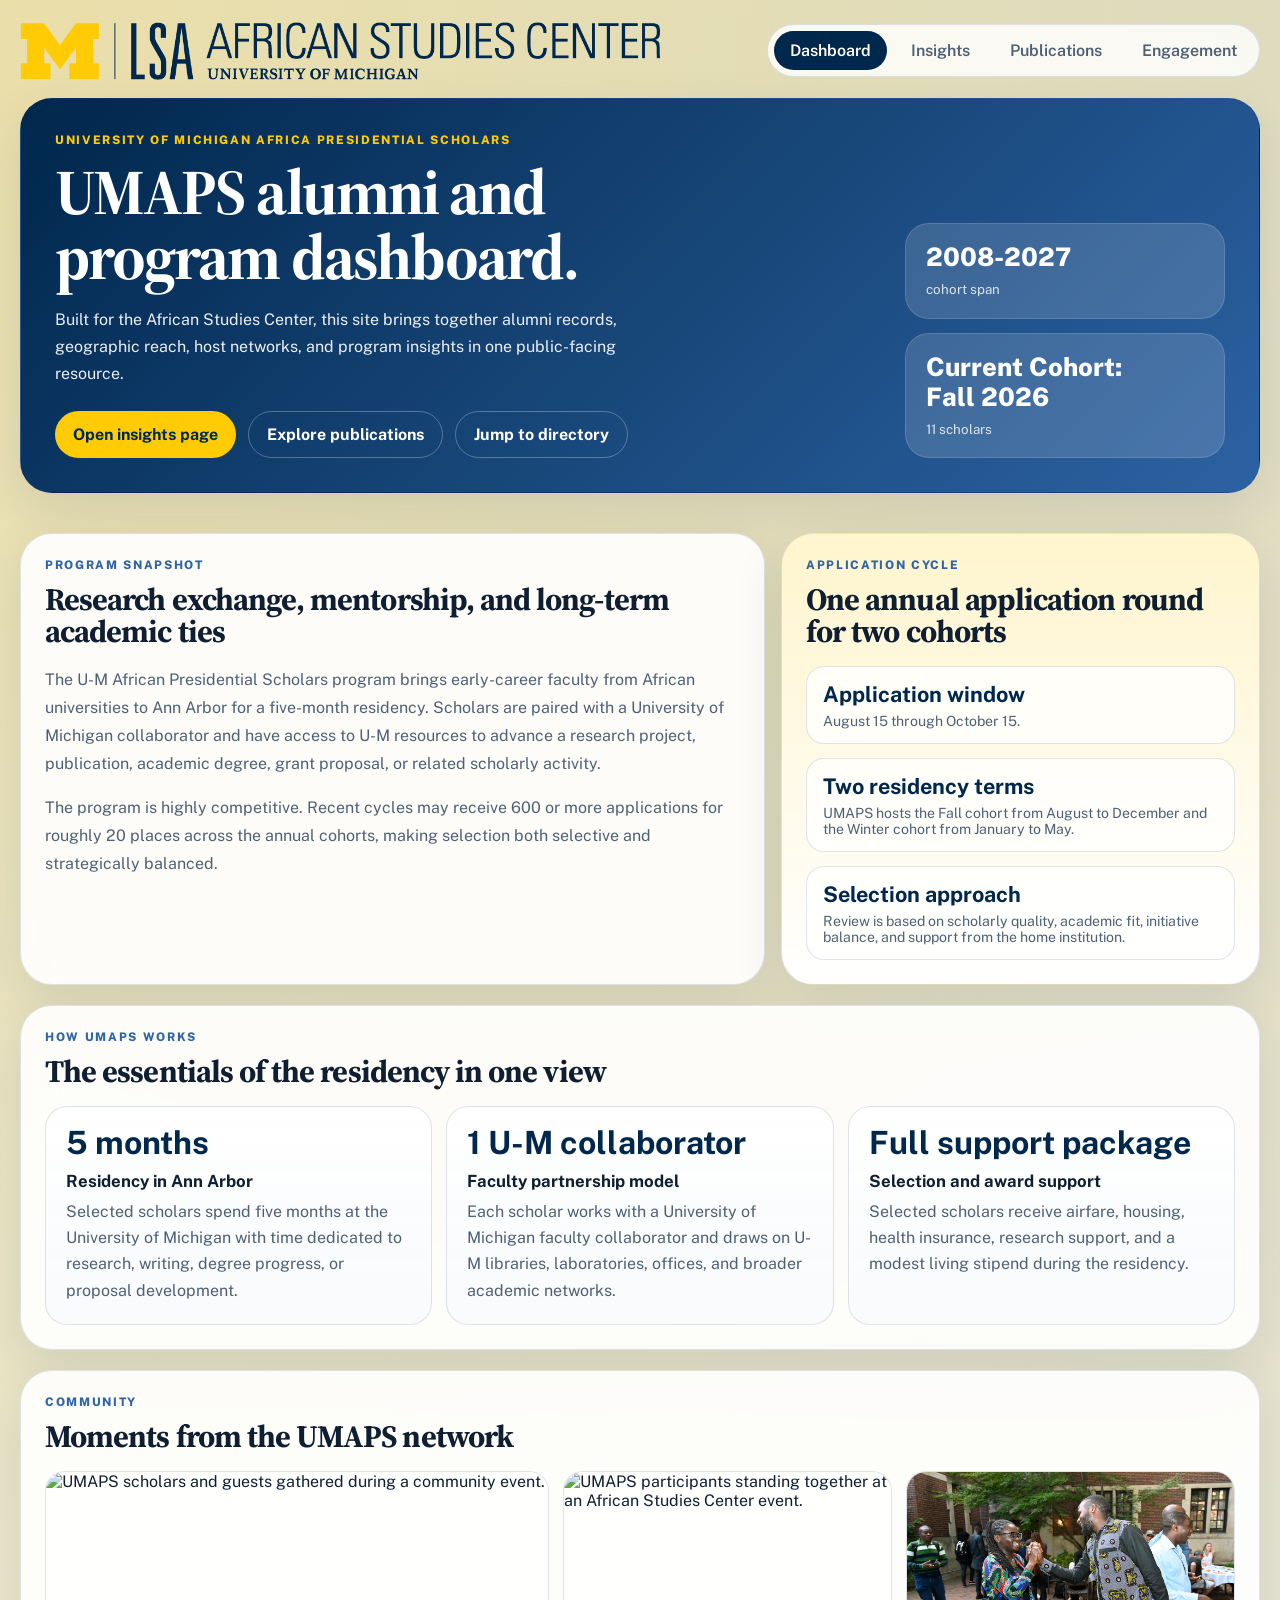
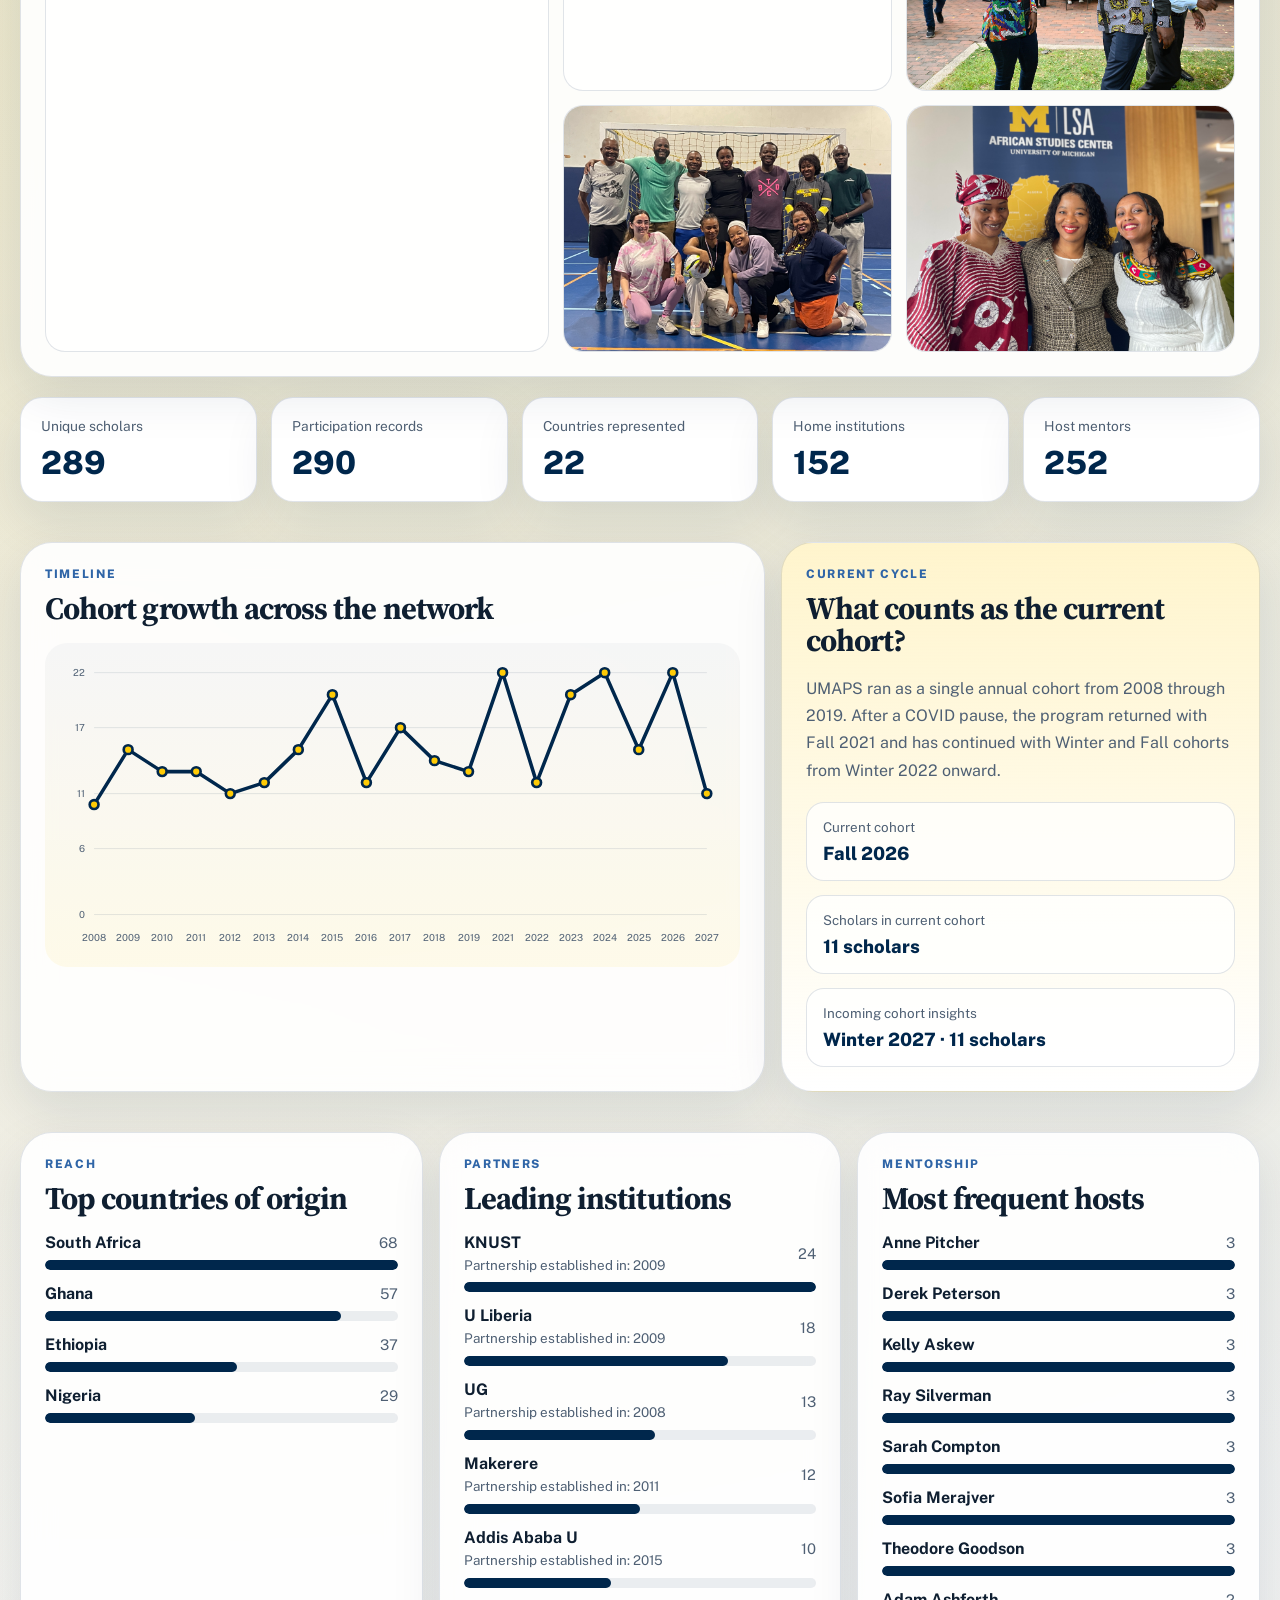
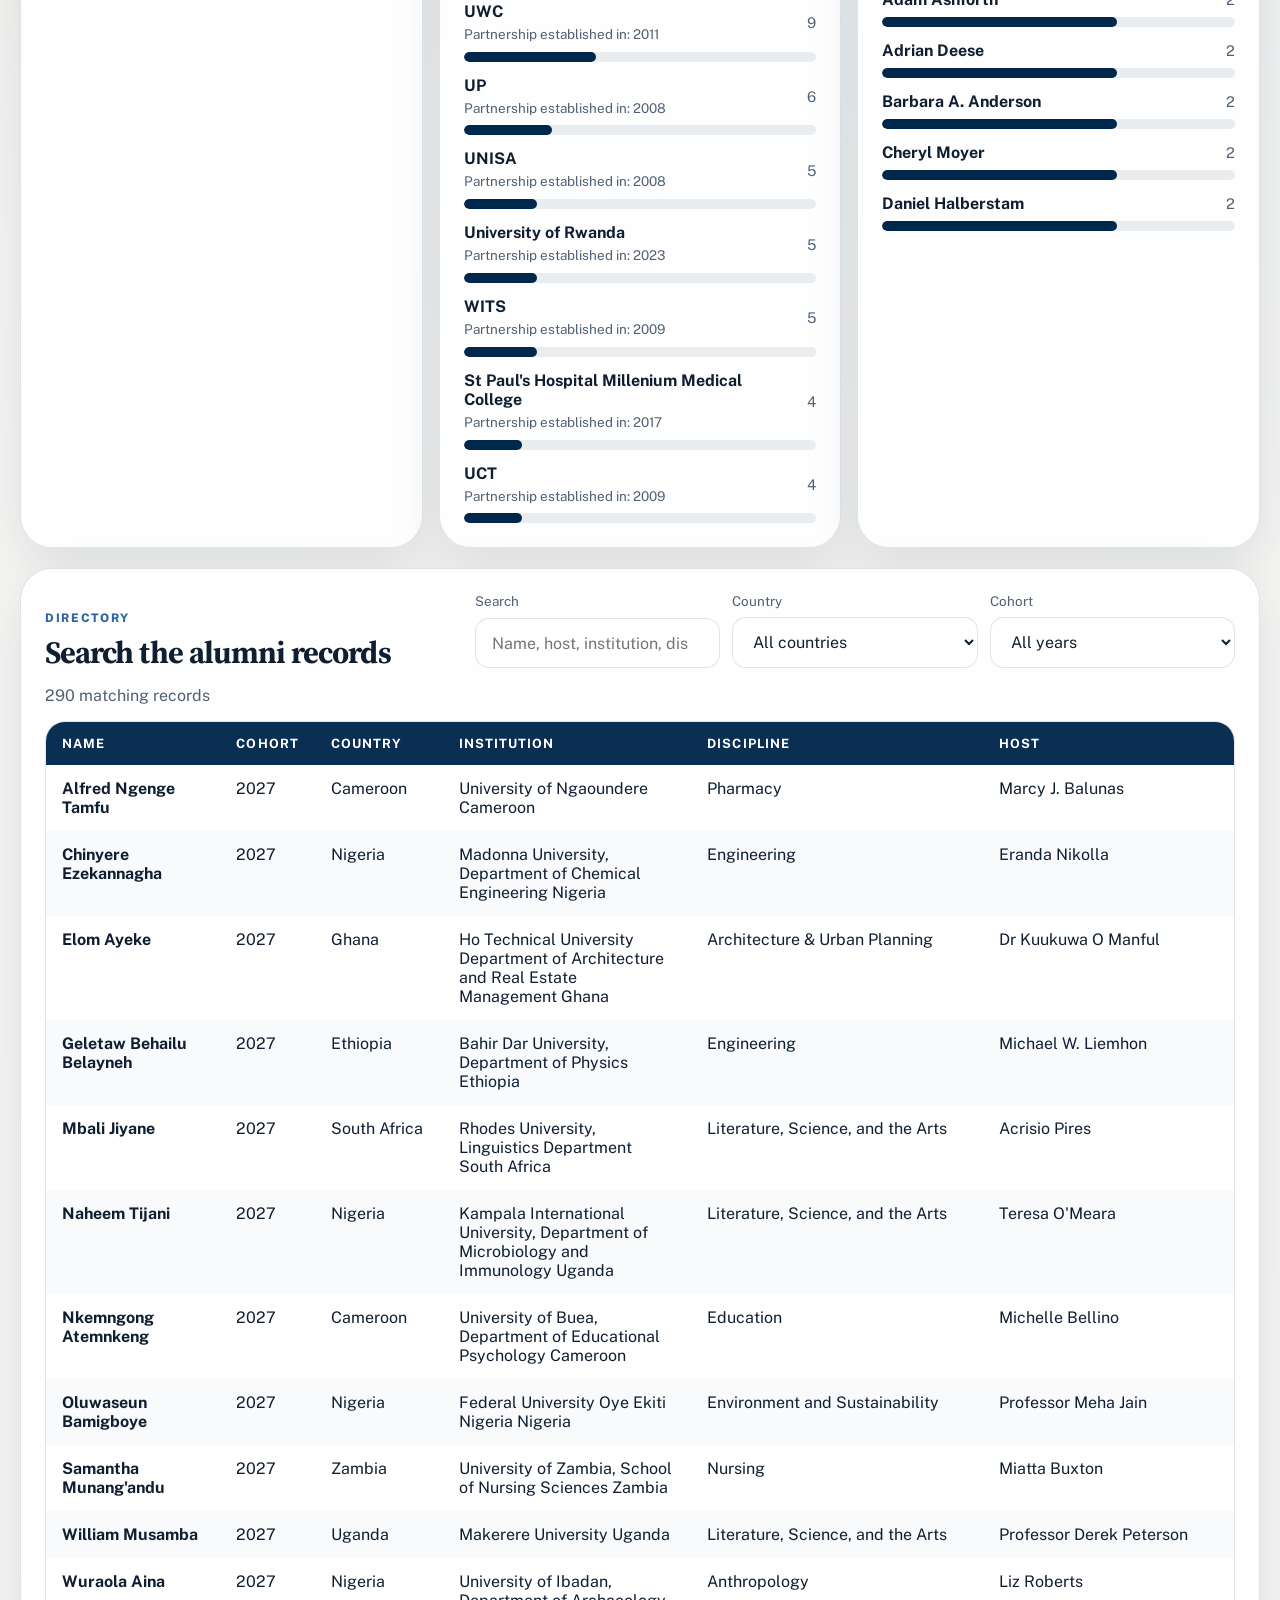
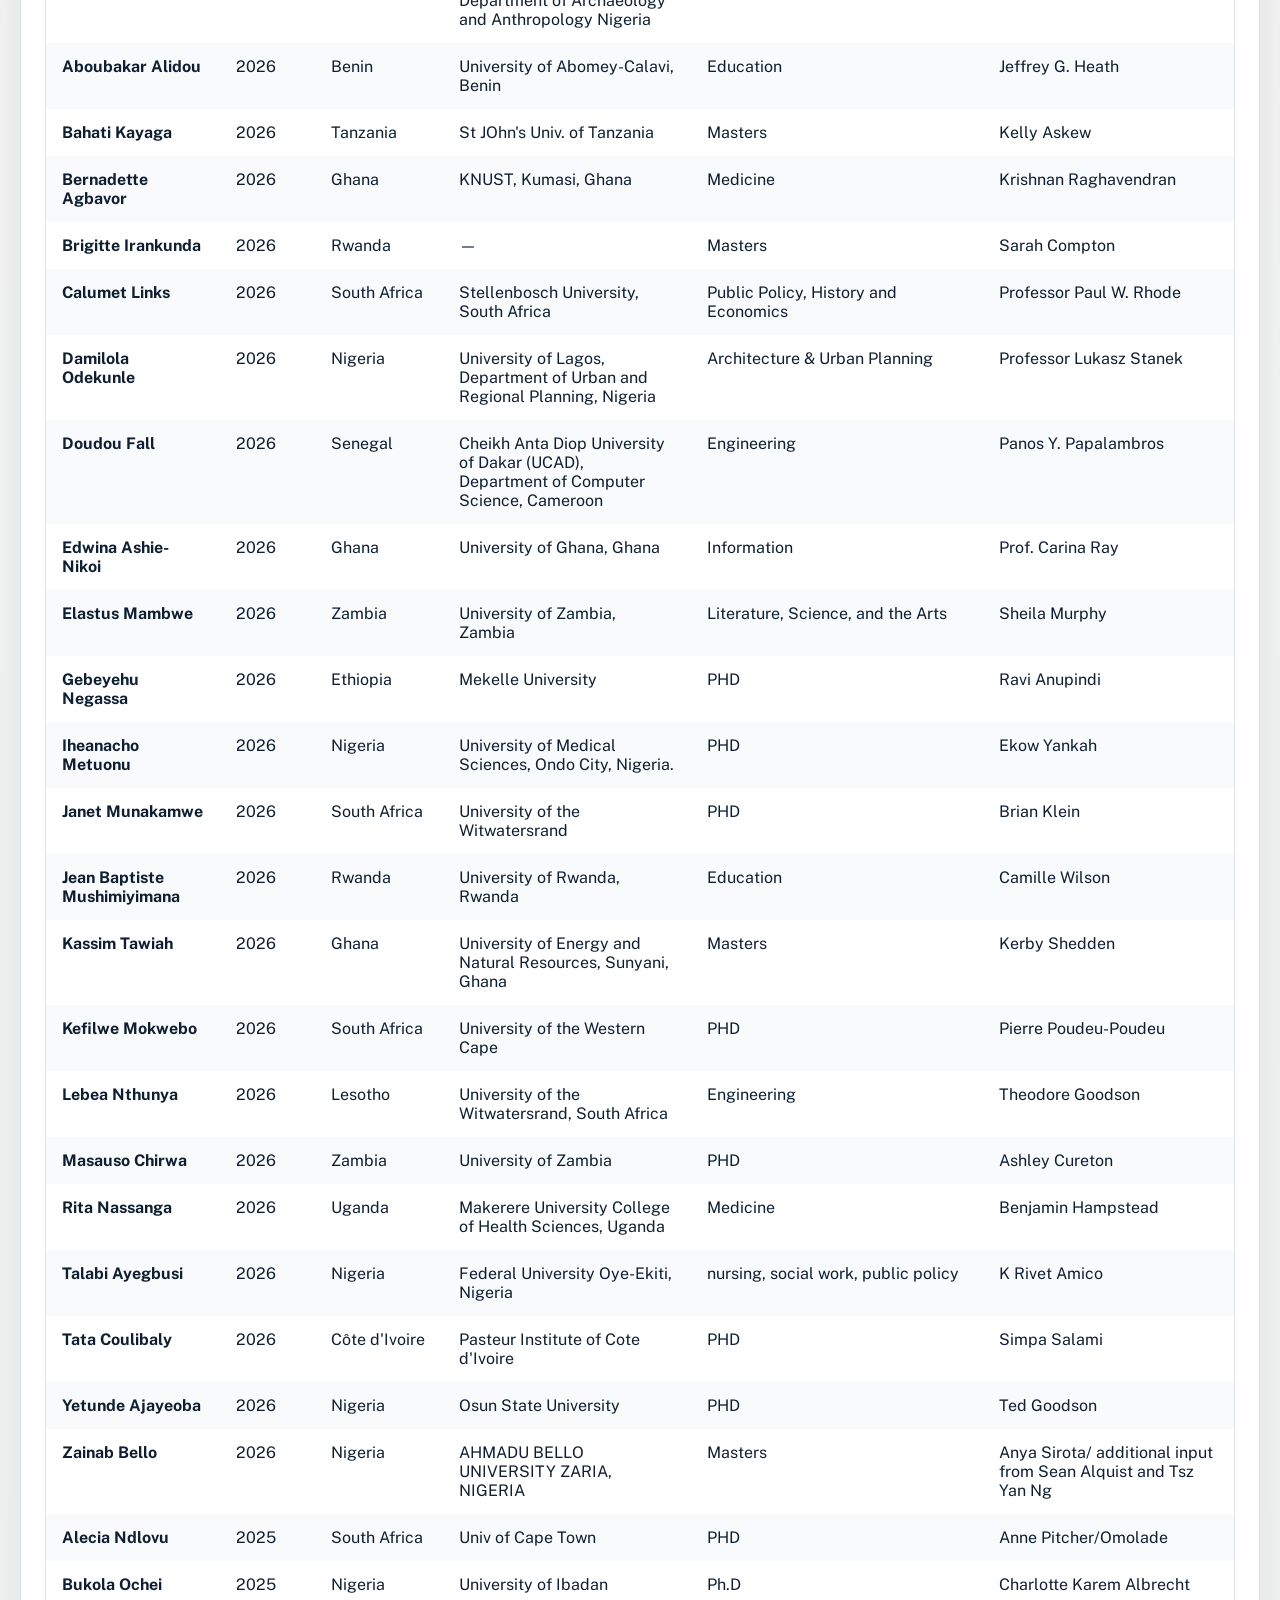
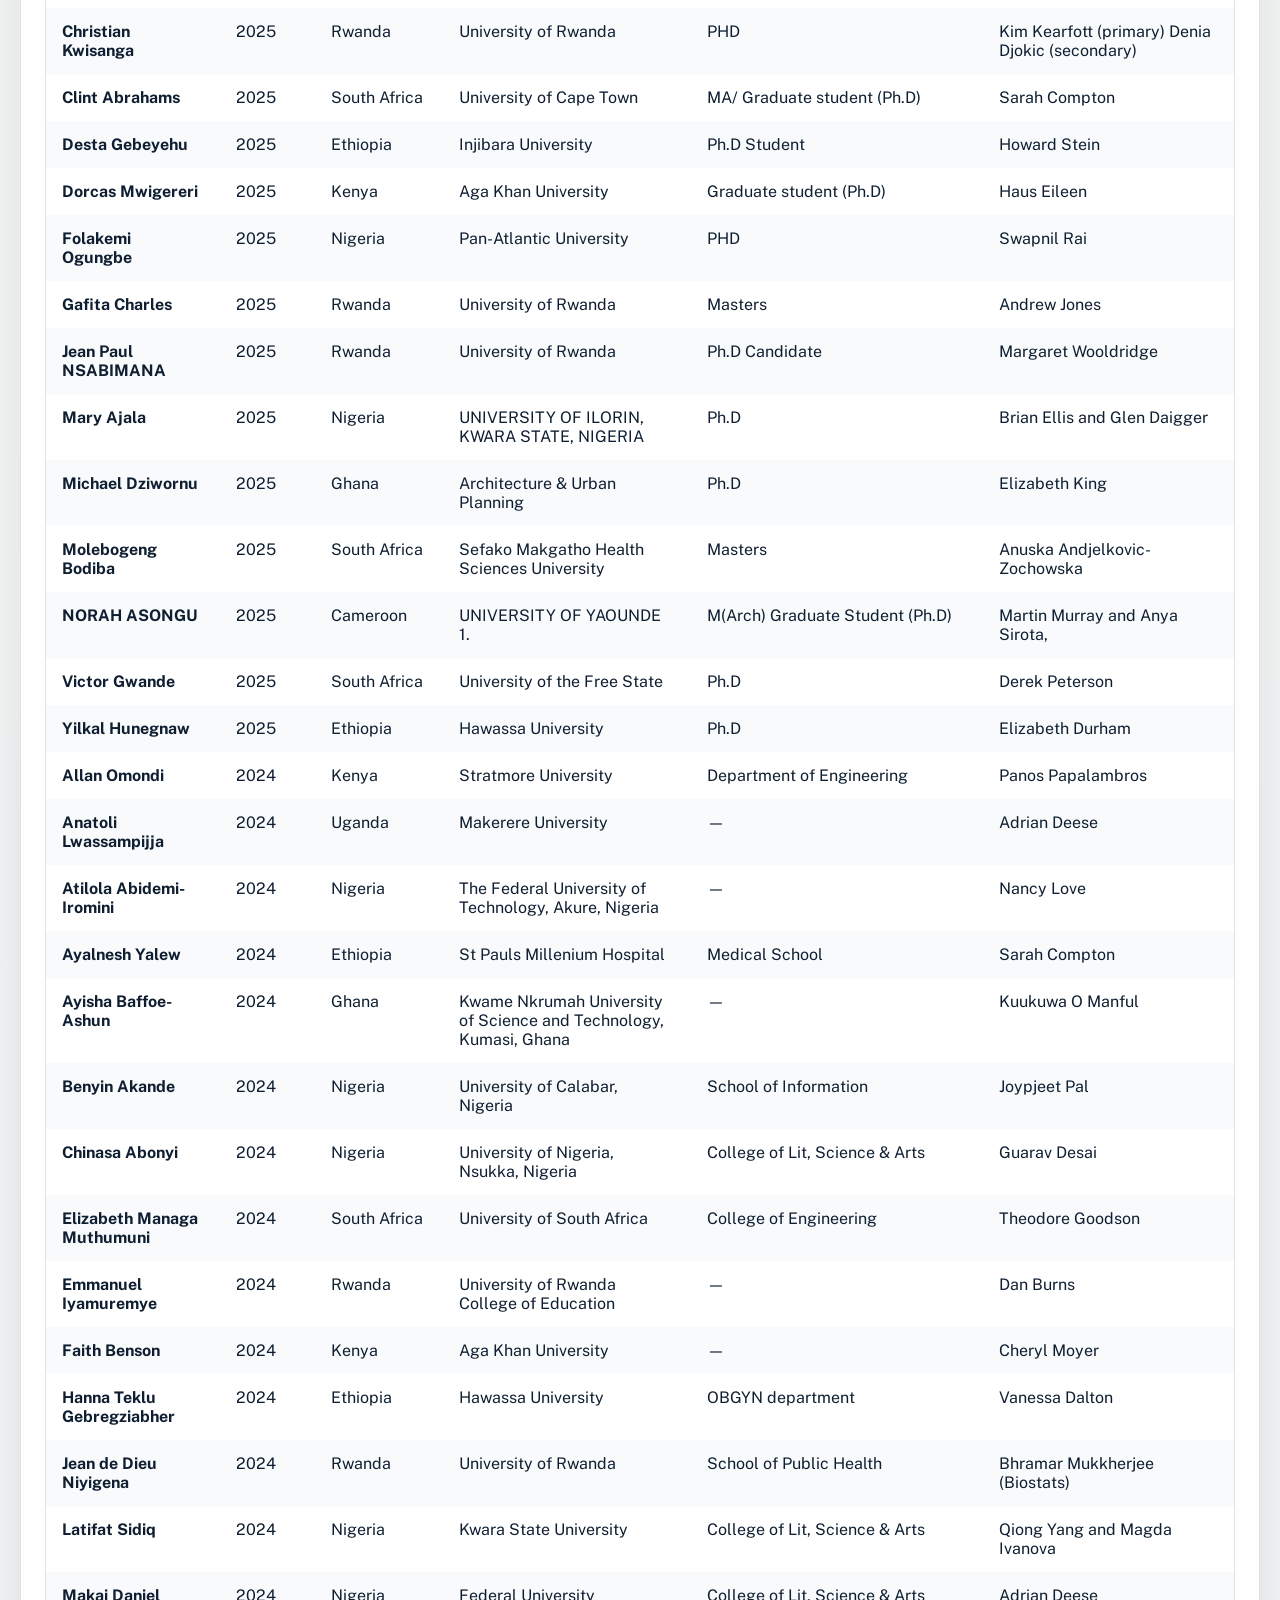
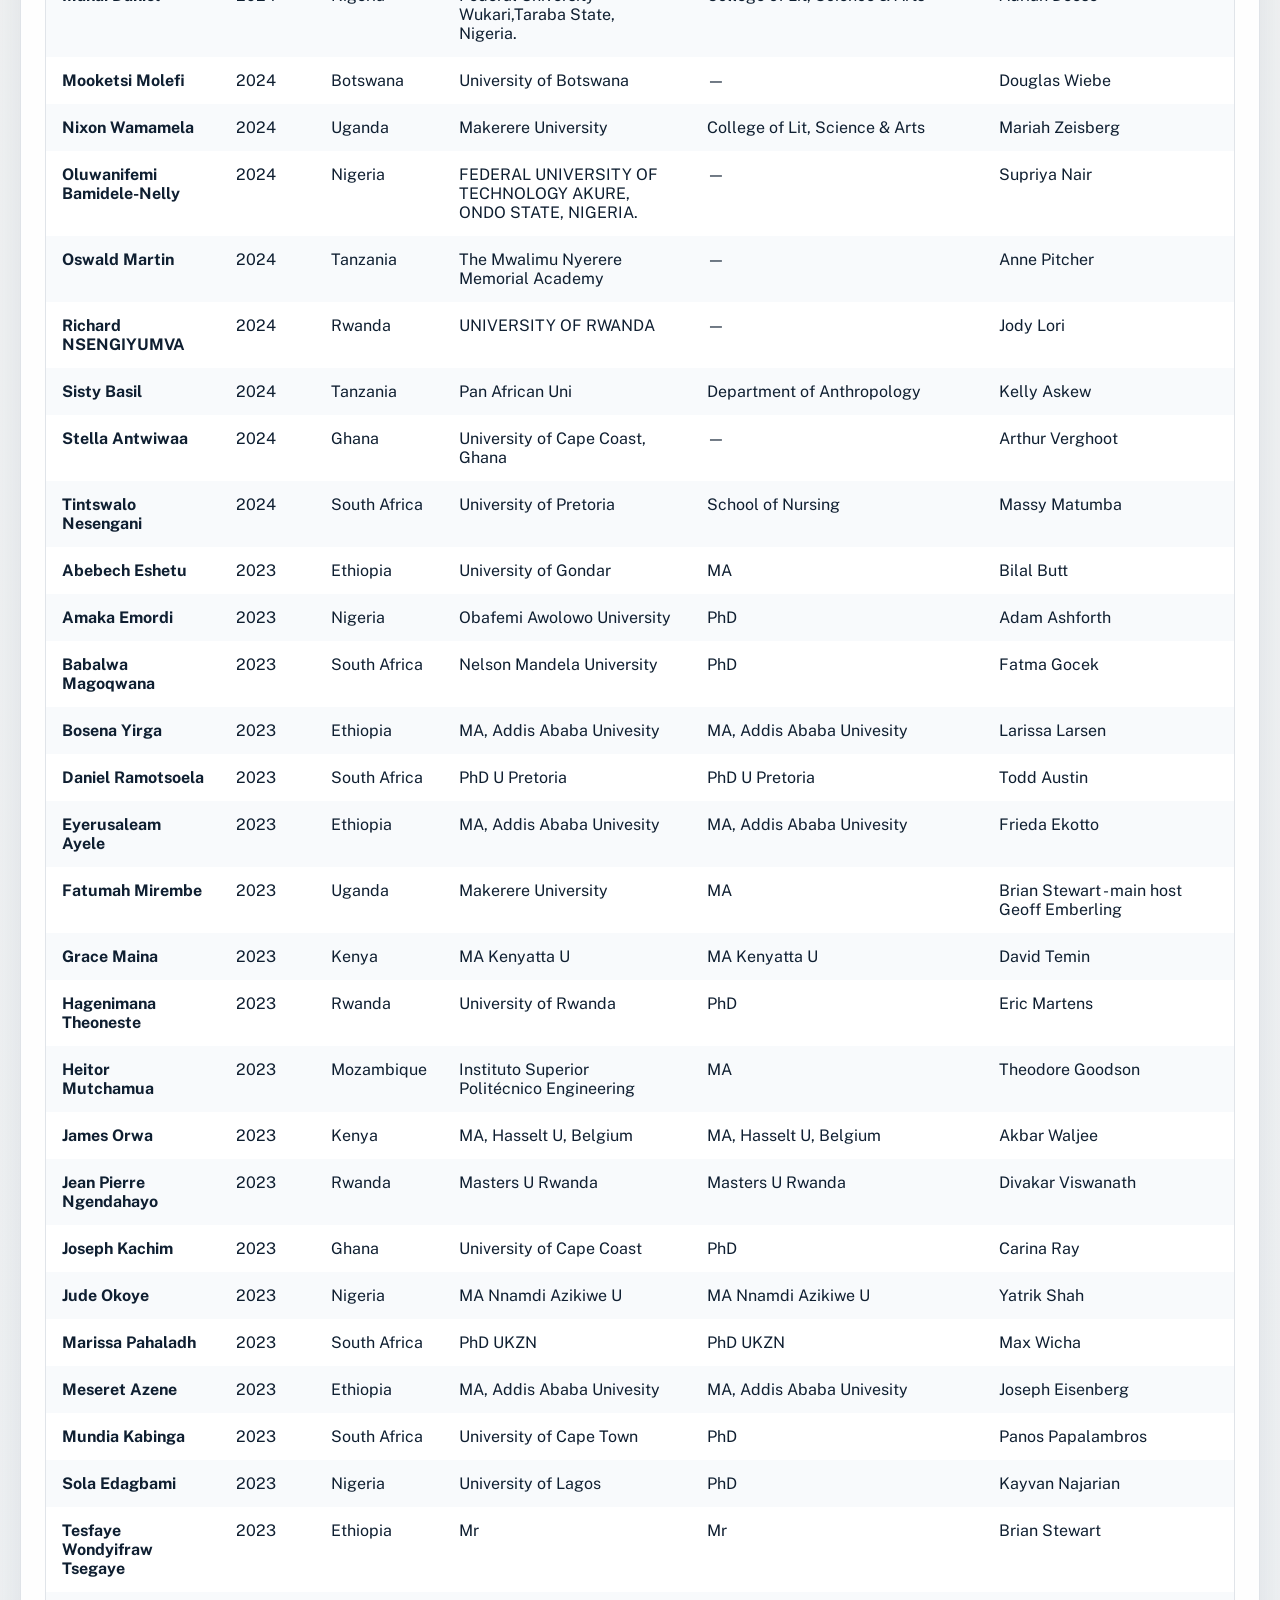
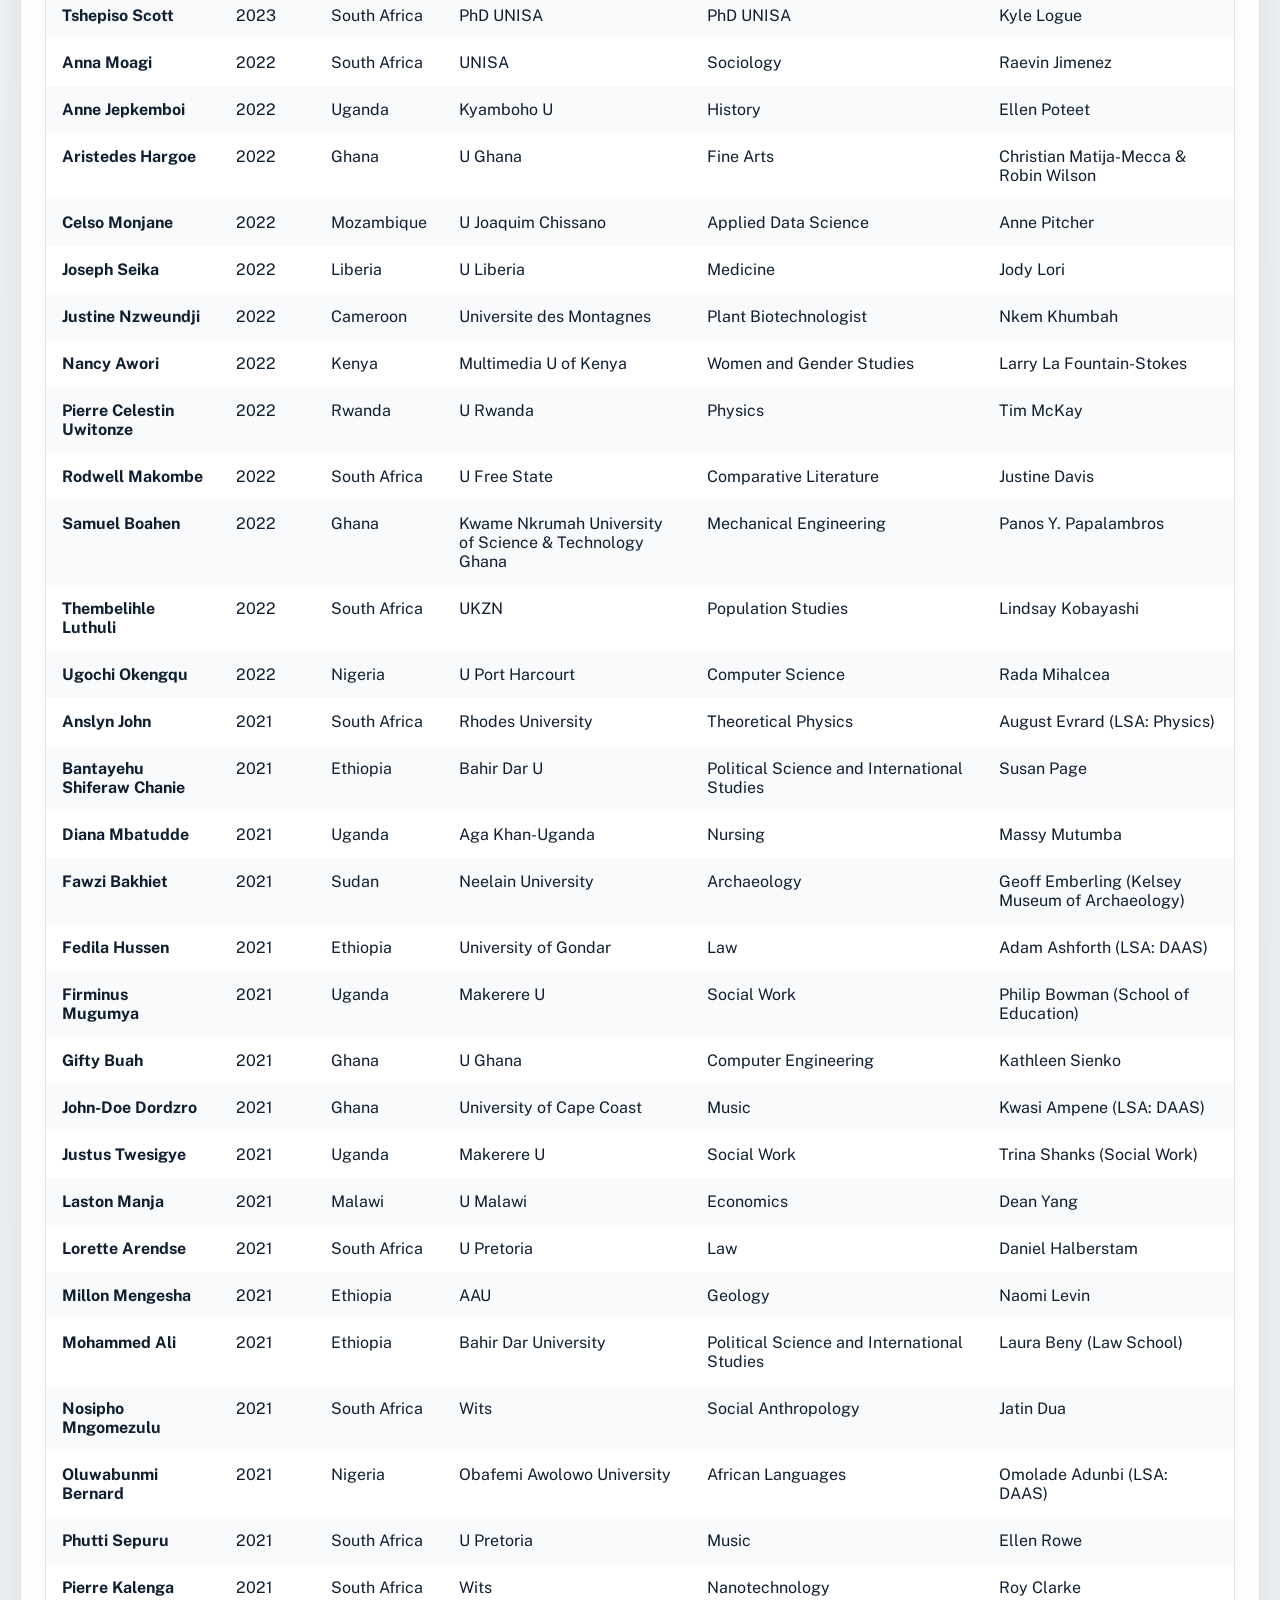
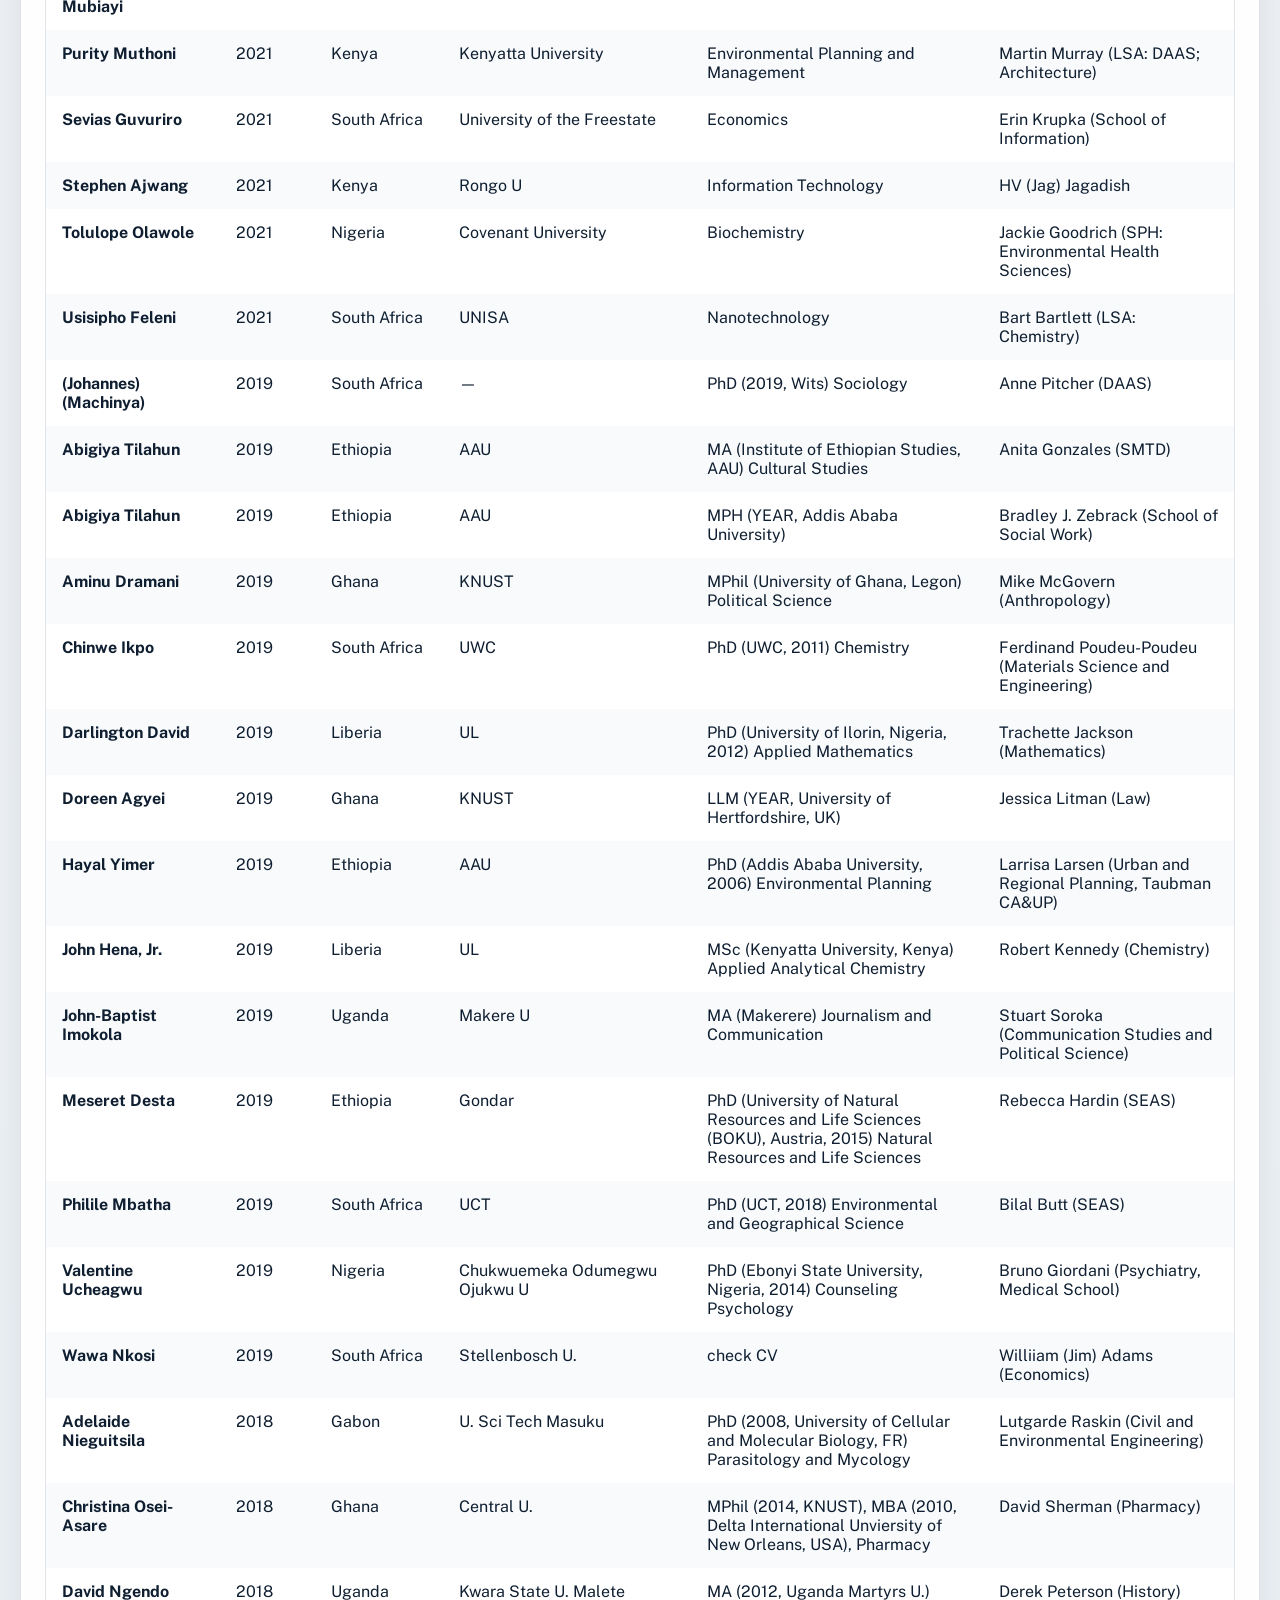
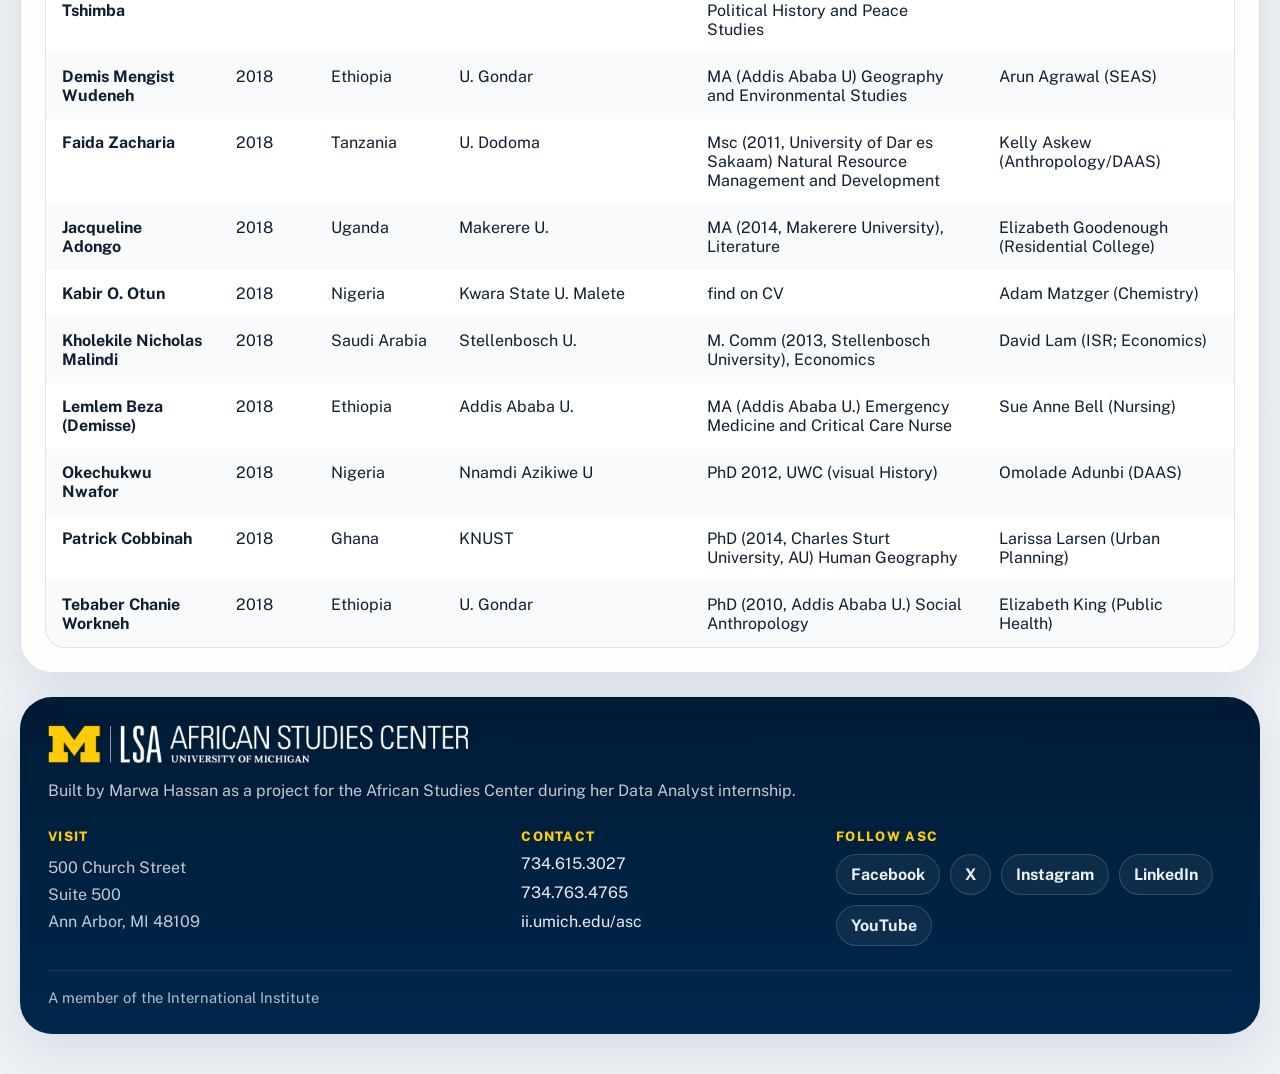
==== commit 0a9118c6: "Add engagement and publications features with data export functionality" ====
--- a/docs/index.html
+++ b/docs/index.html
@@ -19,9 +19,10 @@
           <img class="site-logo site-logo-standard" src="./assets/lsa-asc-web.png" alt="LSA African Studies Center, University of Michigan" />
         </a>
         <nav class="site-nav">
-          <a href="./about.html">About UMAPS</a>
           <a class="active" href="./index.html">Dashboard</a>
           <a href="./insights.html">Insights</a>
+          <a href="./publications.html">Publications</a>
+          <a href="./engagement.html">Engagement</a>
         </nav>
       </header>
 
@@ -34,8 +35,8 @@
             geographic reach, host networks, and program insights in one public-facing resource.
           </p>
           <div class="hero-actions">
-            <a class="button button-primary" href="./about.html">About the program</a>
-            <a class="button button-secondary" href="./insights.html">Open insights page</a>
+            <a class="button button-primary" href="./insights.html">Open insights page</a>
+            <a class="button button-secondary" href="./publications.html">Explore publications</a>
             <a class="button button-secondary" href="#directory">Jump to directory</a>
           </div>
         </div>
@@ -52,7 +53,7 @@
       </section>
 
       <main>
-        <section class="panel panel-two-up">
+        <section class="panel panel-two-up" id="program-overview">
           <article class="panel-card">
             <div class="panel-heading">
               <div>
@@ -96,6 +97,32 @@
               </div>
             </div>
           </article>
+        </section>
+
+        <section class="panel-card">
+          <div class="panel-heading">
+            <div>
+              <p class="eyebrow">How UMAPS Works</p>
+              <h2>The essentials of the residency in one view</h2>
+            </div>
+          </div>
+          <div class="summary-grid summary-grid-compact">
+            <article class="summary-card">
+              <strong>5 months</strong>
+              <h3>Residency in Ann Arbor</h3>
+              <p>Selected scholars spend five months at the University of Michigan with time dedicated to research, writing, degree progress, or proposal development.</p>
+            </article>
+            <article class="summary-card">
+              <strong>1 U-M collaborator</strong>
+              <h3>Faculty partnership model</h3>
+              <p>Each scholar works with a University of Michigan faculty collaborator and draws on U-M libraries, laboratories, offices, and broader academic networks.</p>
+            </article>
+            <article class="summary-card">
+              <strong>Full support package</strong>
+              <h3>Selection and award support</h3>
+              <p>Selected scholars receive airfare, housing, health insurance, research support, and a modest living stipend during the residency.</p>
+            </article>
+          </div>
         </section>
 
         <section class="panel-card">
@@ -251,7 +278,37 @@
       </main>
 
       <footer class="site-footer">
-        <p>Built by Marwa Hassan as a project for the African Studies Center during her Data Analyst internship.</p>
+        <div class="footer-shell">
+          <div class="footer-brand">
+            <img src="./assets/lsa-asc-web-rev.png" alt="LSA African Studies Center, University of Michigan" />
+            <p>Built by Marwa Hassan as a project for the African Studies Center during her Data Analyst internship.</p>
+          </div>
+          <div class="footer-grid">
+            <section class="footer-column">
+              <h3>Visit</h3>
+              <p>500 Church Street<br />Suite 500<br />Ann Arbor, MI 48109</p>
+            </section>
+            <section class="footer-column">
+              <h3>Contact</h3>
+              <a href="tel:+17346153027">734.615.3027</a>
+              <a href="tel:+17347634765">734.763.4765</a>
+              <a href="https://ii.umich.edu/asc" target="_blank" rel="noreferrer">ii.umich.edu/asc</a>
+            </section>
+            <section class="footer-column">
+              <h3>Follow ASC</h3>
+              <div class="footer-socials">
+                <a class="footer-social" href="https://www.facebook.com/UMAfricanStudies" target="_blank" rel="noreferrer">Facebook</a>
+                <a class="footer-social" href="https://twitter.com/UofMAfrica" target="_blank" rel="noreferrer">X</a>
+                <a class="footer-social" href="https://www.instagram.com/iiumich/" target="_blank" rel="noreferrer">Instagram</a>
+                <a class="footer-social" href="https://www.linkedin.com/showcase/umichasc" target="_blank" rel="noreferrer">LinkedIn</a>
+                <a class="footer-social" href="https://www.youtube.com/user/umichASC/" target="_blank" rel="noreferrer">YouTube</a>
+              </div>
+            </section>
+          </div>
+          <div class="footer-bottom">
+            <span>A member of the International Institute</span>
+          </div>
+        </div>
       </footer>
     </div>
 
--- a/docs/styles.css
+++ b/docs/styles.css
@@ -42,7 +42,7 @@
 .site-shell {
   width: min(1240px, calc(100vw - 32px));
   margin: 0 auto;
-  padding: 22px 0 72px;
+  padding: 22px 0 40px;
 }
 
 .site-header {
@@ -55,14 +55,95 @@
 
 .site-footer {
   margin-top: 24px;
-  padding: 18px 22px;
-  border-top: 1px solid var(--line);
-  color: var(--muted);
-  font-size: 0.95rem;
-}
-
-.site-footer p {
+  border-radius: calc(var(--radius) + 4px);
+  background:
+    linear-gradient(180deg, rgba(0, 27, 53, 0.98), rgba(0, 39, 76, 0.98)),
+    #001b35;
+  color: rgba(255, 255, 255, 0.9);
+  box-shadow: var(--shadow);
+}
+
+.footer-shell {
+  display: grid;
+  gap: 24px;
+  padding: 28px;
+}
+
+.footer-brand {
+  display: grid;
+  gap: 14px;
+}
+
+.footer-brand img {
+  width: min(100%, 420px);
+  height: auto;
+}
+
+.footer-brand p,
+.footer-column p {
   margin: 0;
+  line-height: 1.7;
+  color: rgba(255, 255, 255, 0.76);
+}
+
+.footer-grid {
+  display: grid;
+  grid-template-columns: 1.15fr 0.75fr 1fr;
+  gap: 18px;
+}
+
+.footer-column {
+  display: grid;
+  align-content: start;
+  gap: 10px;
+}
+
+.footer-column h3 {
+  margin: 0;
+  color: var(--um-maize);
+  font-size: 0.82rem;
+  font-weight: 800;
+  letter-spacing: 0.1em;
+  text-transform: uppercase;
+}
+
+.footer-column a {
+  color: rgba(255, 255, 255, 0.92);
+}
+
+.footer-socials {
+  display: flex;
+  flex-wrap: wrap;
+  gap: 10px;
+}
+
+.footer-social {
+  display: inline-flex;
+  align-items: center;
+  justify-content: center;
+  padding: 10px 14px;
+  border-radius: 999px;
+  border: 1px solid rgba(255, 255, 255, 0.16);
+  background: rgba(255, 255, 255, 0.05);
+  font-weight: 700;
+  transition: background 160ms ease, border-color 160ms ease, transform 160ms ease;
+}
+
+.footer-social:hover {
+  background: rgba(255, 203, 5, 0.16);
+  border-color: rgba(255, 203, 5, 0.38);
+  transform: translateY(-1px);
+}
+
+.footer-bottom {
+  display: flex;
+  align-items: center;
+  justify-content: space-between;
+  gap: 12px;
+  padding-top: 18px;
+  border-top: 1px solid rgba(255, 255, 255, 0.1);
+  color: rgba(255, 255, 255, 0.7);
+  font-size: 0.92rem;
 }
 
 .site-mark {
@@ -79,6 +160,7 @@
 
 .site-nav {
   display: inline-flex;
+  flex-wrap: wrap;
   gap: 8px;
   padding: 6px;
   border-radius: 999px;
@@ -110,7 +192,7 @@
 
 .hero {
   display: grid;
-  grid-template-columns: 1.5fr 0.9fr;
+  grid-template-columns: minmax(0, 1.8fr) minmax(240px, 0.72fr);
   gap: 24px;
   padding: 34px;
   overflow: hidden;
@@ -139,12 +221,12 @@
 }
 
 .hero-copy h1 {
-  max-width: 11ch;
+  max-width: 18ch;
   font-size: clamp(2.8rem, 5vw, 4.9rem);
 }
 
 .hero-insights .hero-copy h1 {
-  max-width: 16ch;
+  max-width: 23ch;
   color: var(--ink);
 }
 
@@ -212,10 +294,12 @@
   display: grid;
   gap: 14px;
   align-content: end;
+  justify-self: end;
+  width: min(100%, 320px);
 }
 
 .hero-stat {
-  padding: 22px;
+  padding: 18px 20px;
   border-radius: 24px;
   background: rgba(255, 255, 255, 0.14);
   border: 1px solid rgba(255, 255, 255, 0.14);
@@ -237,6 +321,7 @@
   margin-top: 8px;
   color: inherit;
   opacity: 0.82;
+  line-height: 1.45;
 }
 
 .metrics-grid,
@@ -387,6 +472,10 @@
   grid-template-columns: repeat(3, minmax(0, 1fr));
 }
 
+.summary-grid-compact {
+  grid-template-columns: repeat(3, minmax(0, 1fr));
+}
+
 .summary-card {
   padding: 20px;
   border-radius: 22px;
@@ -473,6 +562,16 @@
   grid-template-columns: repeat(3, minmax(0, 1fr));
   gap: 12px;
   width: min(760px, 100%);
+}
+
+.filters-four {
+  grid-template-columns: repeat(4, minmax(0, 1fr));
+  width: 100%;
+}
+
+.filters-embedded {
+  width: 100%;
+  margin-bottom: 18px;
 }
 
 .filters label,
@@ -618,6 +717,21 @@
   gap: 16px;
 }
 
+.map-primary-column {
+  display: grid;
+  gap: 16px;
+  align-content: start;
+}
+
+.engagement-map-layout {
+  align-items: start;
+}
+
+.engagement-map-layout .map-card {
+  background: linear-gradient(180deg, rgba(0, 39, 76, 0.08), rgba(47, 101, 167, 0.14));
+  border: 1px solid rgba(0, 39, 76, 0.1);
+}
+
 .map-card,
 .panel-inset {
   padding: 18px;
@@ -655,6 +769,103 @@
   font-size: 0.88rem;
 }
 
+.engagement-legend {
+  display: flex;
+  flex-wrap: wrap;
+  gap: 10px;
+  margin-bottom: 12px;
+}
+
+.engagement-legend-on-map {
+  position: absolute;
+  left: 16px;
+  bottom: 16px;
+  z-index: 2;
+  margin-bottom: 0;
+  pointer-events: none;
+  display: grid;
+  gap: 8px;
+  justify-items: start;
+  max-width: 240px;
+  padding: 12px;
+  border-radius: 16px;
+  border: 1px solid rgba(0, 39, 76, 0.12);
+  background: rgba(255, 255, 255, 0.96);
+  box-shadow: 0 14px 30px rgba(0, 39, 76, 0.12);
+}
+
+.engagement-note {
+  margin-bottom: 18px;
+}
+
+.type-badge {
+  display: inline-flex;
+  align-items: center;
+  gap: 8px;
+  padding: 0;
+  border-radius: 0;
+  border: 0;
+  background: transparent;
+  box-shadow: none;
+  font-size: 0.88rem;
+  font-weight: 600;
+}
+
+.type-glyph {
+  display: inline-block;
+  min-width: 12px;
+  text-align: center;
+  font-size: 0.95rem;
+  line-height: 1;
+}
+
+@media (max-width: 720px) {
+  .engagement-legend-on-map {
+    position: static;
+    margin-bottom: 14px;
+    pointer-events: auto;
+  }
+}
+
+.bar-button {
+  width: 100%;
+  padding: 0;
+  border: 0;
+  background: transparent;
+  color: inherit;
+  text-align: left;
+  cursor: pointer;
+  font: inherit;
+}
+
+.bar-button.is-active .bar-label {
+  color: var(--um-blue);
+}
+
+.bar-button.is-active .bar-track {
+  box-shadow: inset 0 0 0 1px rgba(0, 39, 76, 0.18);
+}
+
+#engagement-directory-body tr {
+  cursor: pointer;
+}
+
+#engagement-directory-body tr.is-selected {
+  background: rgba(255, 203, 5, 0.14);
+}
+
+#publication-directory-body tr {
+  cursor: pointer;
+}
+
+#publication-directory-body tr.is-selected {
+  background: rgba(255, 203, 5, 0.14);
+}
+
+#engagement-map path.is-selected {
+  filter: drop-shadow(0 0 0.4rem rgba(0, 39, 76, 0.22));
+}
+
 .panel-inset h3 {
   margin-bottom: 16px;
   font-size: 1.35rem;
@@ -690,6 +901,151 @@
   margin: 0;
   color: var(--muted);
   line-height: 1.75;
+}
+
+.project-detail-card {
+  display: grid;
+  gap: 18px;
+  border: 1px solid rgba(0, 39, 76, 0.08);
+  background: linear-gradient(180deg, rgba(255, 255, 255, 0.98), rgba(244, 248, 252, 0.98));
+}
+
+.project-detail-header {
+  display: flex;
+  justify-content: space-between;
+  align-items: start;
+  gap: 16px;
+}
+
+.project-detail-header h3 {
+  margin: 6px 0 0;
+  font-size: 1.45rem;
+  color: var(--ink);
+}
+
+.project-detail-grid {
+  display: grid;
+  grid-template-columns: repeat(auto-fit, minmax(180px, 1fr));
+  gap: 14px 18px;
+}
+
+.project-detail-grid div,
+.project-detail-body {
+  display: grid;
+  gap: 6px;
+}
+
+.project-detail-grid strong,
+.project-detail-body strong {
+  color: var(--um-blue);
+  font-size: 0.83rem;
+  text-transform: uppercase;
+  letter-spacing: 0.08em;
+}
+
+.project-detail-grid span,
+.project-detail-body p {
+  margin: 0;
+  color: var(--muted);
+  line-height: 1.7;
+}
+
+.redirect-card {
+  margin-top: 20px;
+}
+
+.network-layout {
+  display: grid;
+  grid-template-columns: 1.4fr 0.9fr;
+  gap: 16px;
+}
+
+.network-card {
+  position: relative;
+  min-height: 620px;
+  background: linear-gradient(180deg, rgba(0, 39, 76, 0.05), rgba(47, 101, 167, 0.1));
+}
+
+.network-side {
+  display: grid;
+  gap: 16px;
+}
+
+.network-note {
+  margin-bottom: 18px;
+}
+
+.network-legend {
+  display: grid;
+  gap: 8px;
+}
+
+.network-legend-on-graph {
+  position: absolute;
+  top: 16px;
+  left: 16px;
+  z-index: 2;
+  padding: 12px 14px;
+  border-radius: 16px;
+  border: 1px solid rgba(0, 39, 76, 0.12);
+  background: rgba(255, 255, 255, 0.95);
+  box-shadow: 0 14px 30px rgba(0, 39, 76, 0.12);
+  max-width: 230px;
+}
+
+.network-legend-title {
+  color: var(--um-blue);
+  font-size: 0.82rem;
+  font-weight: 800;
+  letter-spacing: 0.08em;
+  text-transform: uppercase;
+}
+
+.network-legend-item {
+  display: inline-flex;
+  align-items: center;
+  gap: 8px;
+  color: var(--ink);
+  font-size: 0.88rem;
+  font-weight: 600;
+}
+
+.network-legend-scholar {
+  width: 12px;
+  height: 12px;
+  border-radius: 999px;
+  background: var(--um-blue);
+  border: 2px solid var(--um-maize);
+  flex: 0 0 12px;
+}
+
+.network-detail-count {
+  display: inline-flex;
+  align-items: center;
+  padding: 7px 10px;
+  border-radius: 999px;
+  background: rgba(255, 203, 5, 0.16);
+  color: var(--um-blue);
+  font-weight: 700;
+  white-space: nowrap;
+}
+
+.detail-list {
+  display: grid;
+  gap: 10px;
+  margin: 0;
+  padding-left: 18px;
+}
+
+.detail-list li {
+  display: grid;
+  gap: 4px;
+  color: var(--muted);
+}
+
+.detail-list-title {
+  color: var(--ink);
+  font-weight: 700;
 }
 
 .info-list,
@@ -767,6 +1123,20 @@
   font-weight: 800;
 }
 
+@media (max-width: 1024px) {
+  .network-layout {
+    grid-template-columns: 1fr;
+  }
+}
+
+@media (max-width: 720px) {
+  .network-legend-on-graph {
+    position: static;
+    margin-bottom: 14px;
+    max-width: none;
+  }
+}
+
 .survey-card-grid {
   grid-template-columns: 1fr;
 }
@@ -833,6 +1203,11 @@
     grid-template-columns: 1fr;
   }
 
+  .summary-grid-compact,
+  .footer-grid {
+    grid-template-columns: 1fr;
+  }
+
   .link-grid {
     grid-template-columns: 1fr;
   }
@@ -867,6 +1242,15 @@
     width: min(100%, 520px);
   }
 
+  .footer-shell {
+    padding: 20px;
+  }
+
+  .footer-bottom {
+    flex-direction: column;
+    align-items: start;
+  }
+
   .hero,
   .panel-card {
     padding: 18px;
@@ -876,7 +1260,8 @@
   .metrics-grid,
   .metrics-grid-compact,
   .panel-three-up,
-  .summary-grid {
+  .summary-grid,
+  .summary-grid-compact {
     grid-template-columns: 1fr;
   }
 
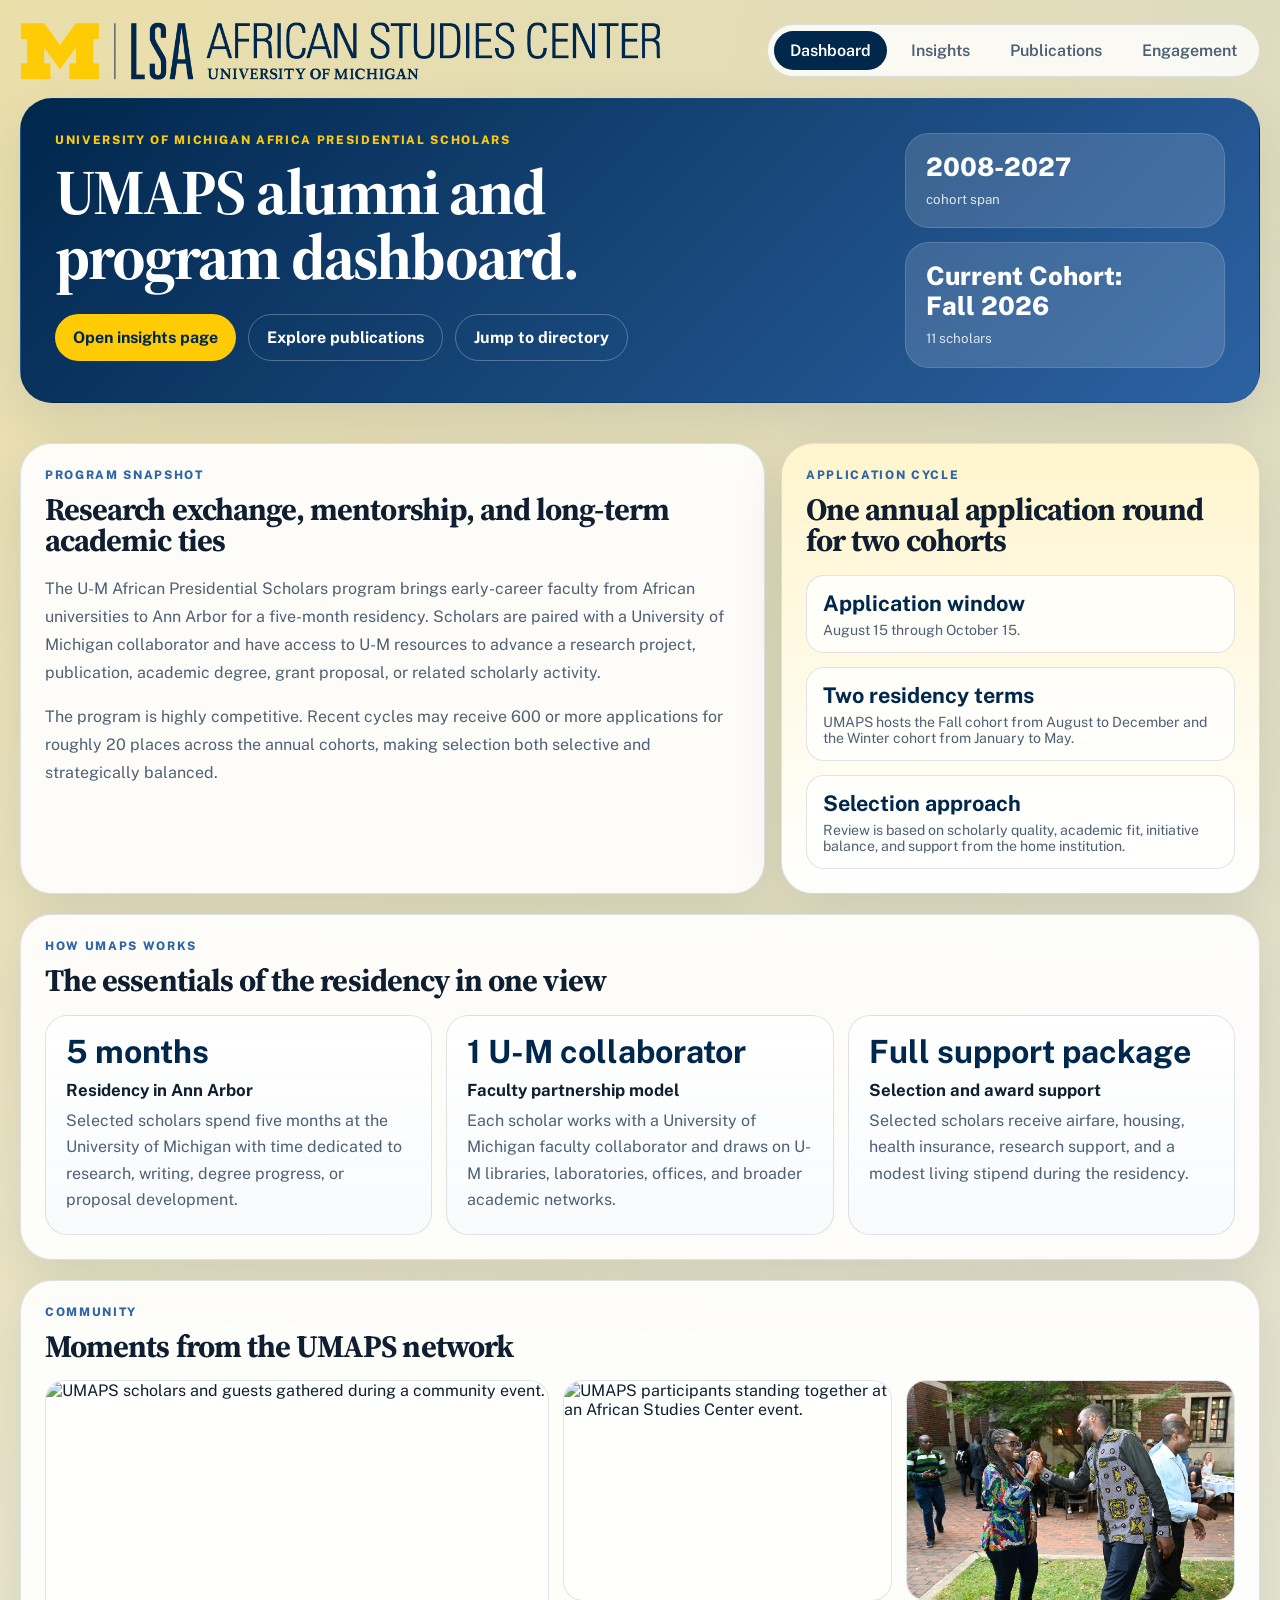
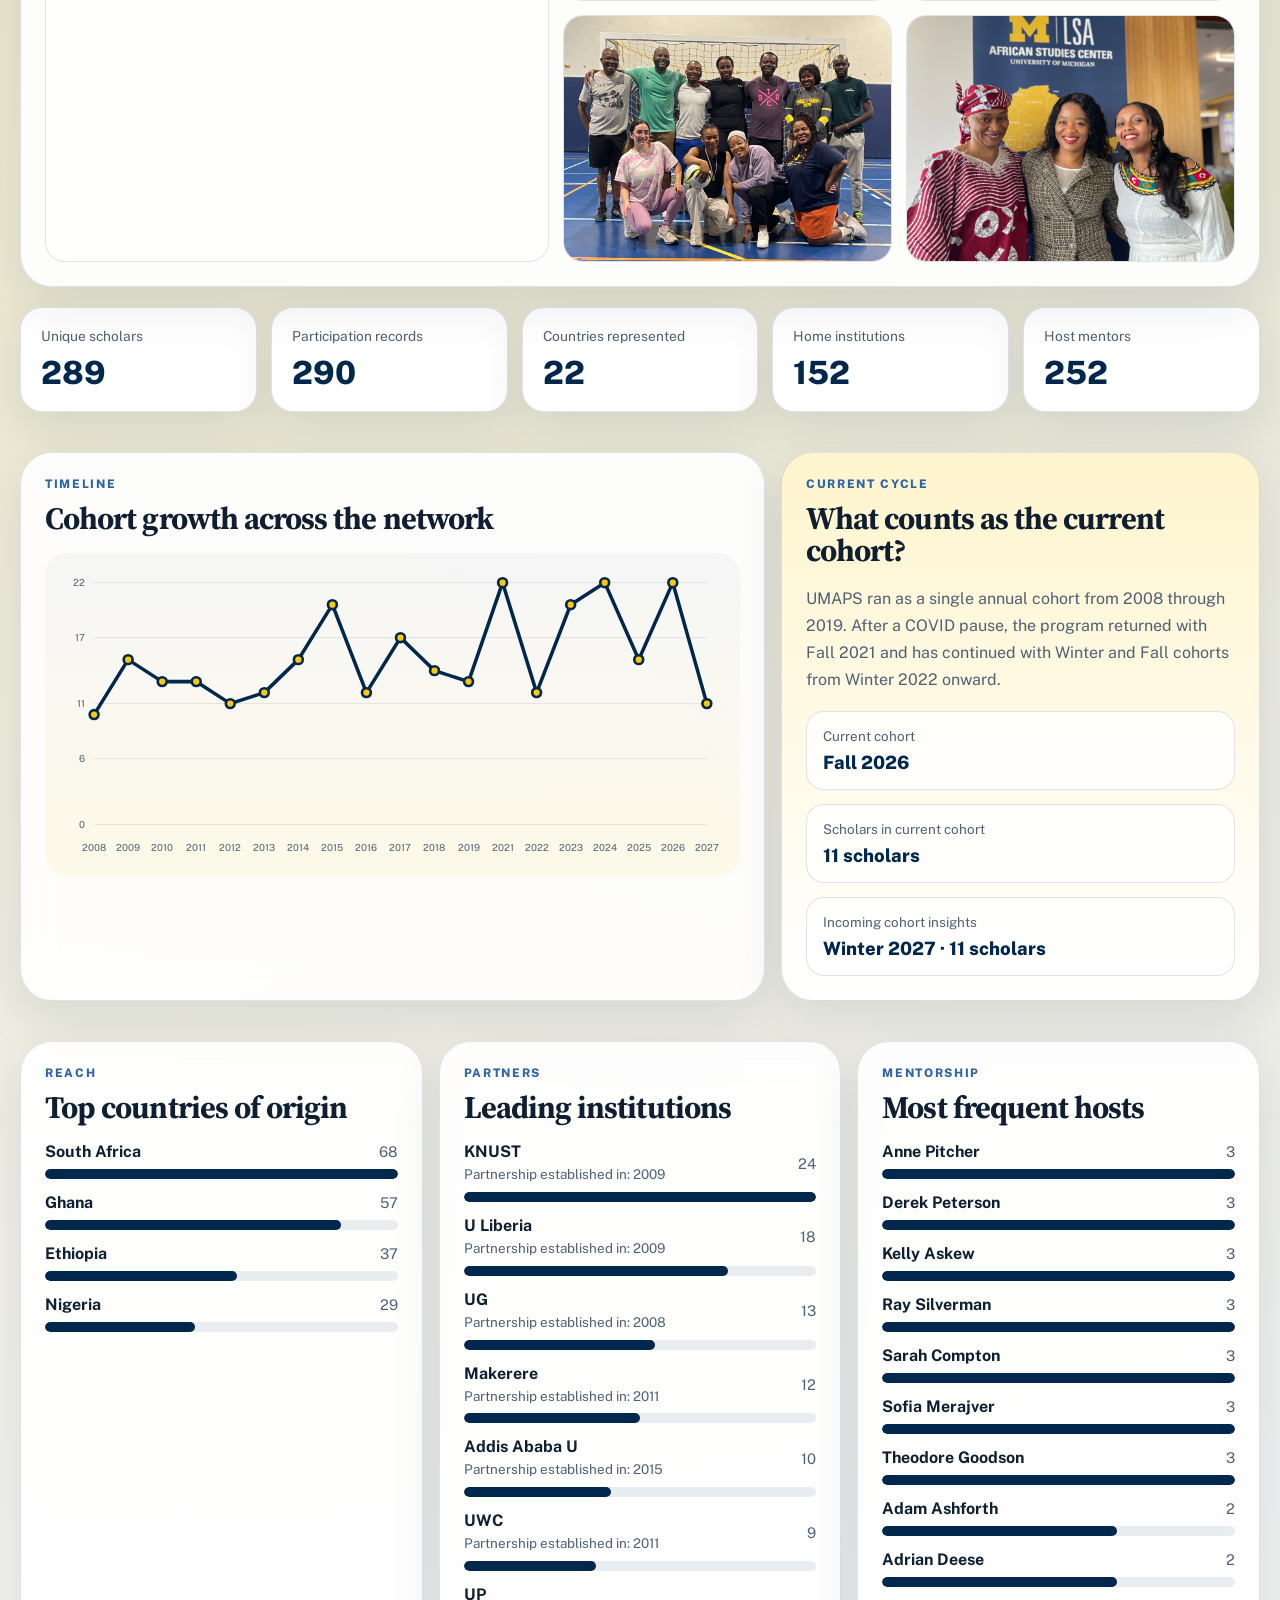
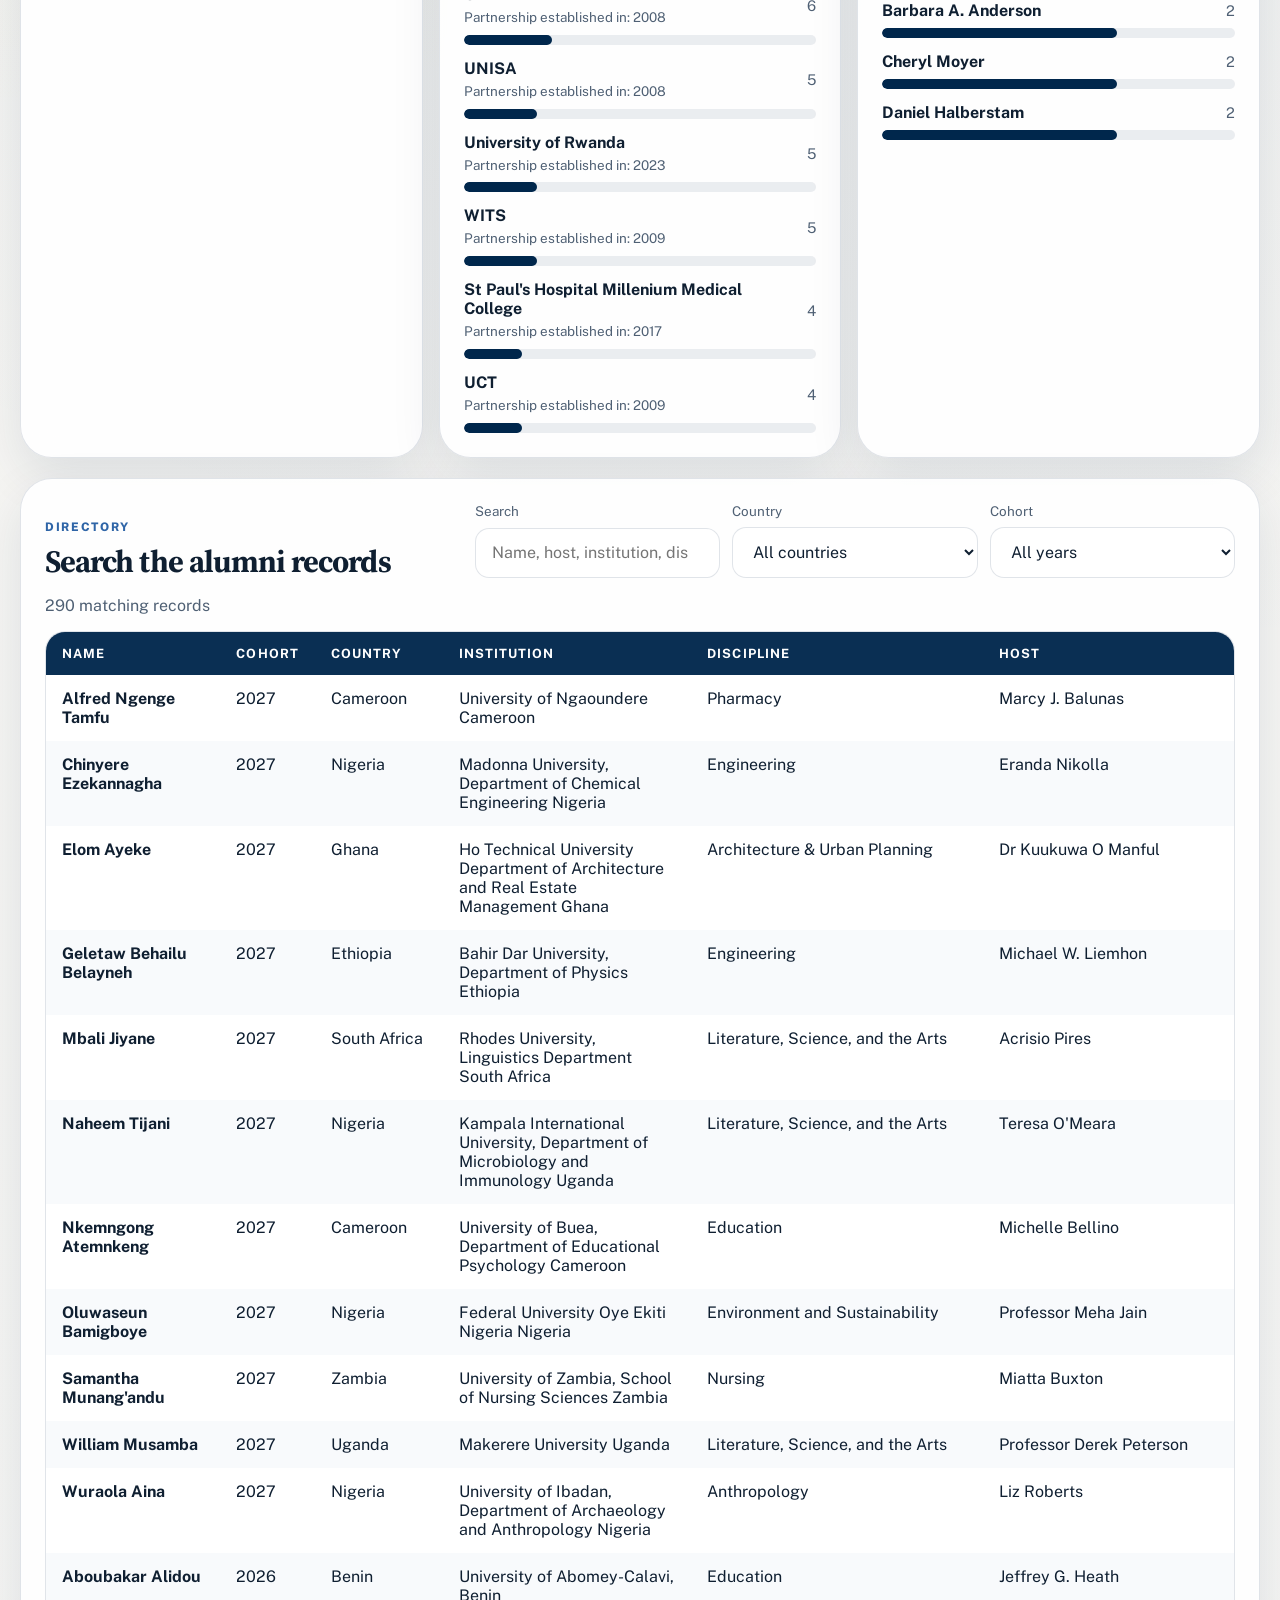
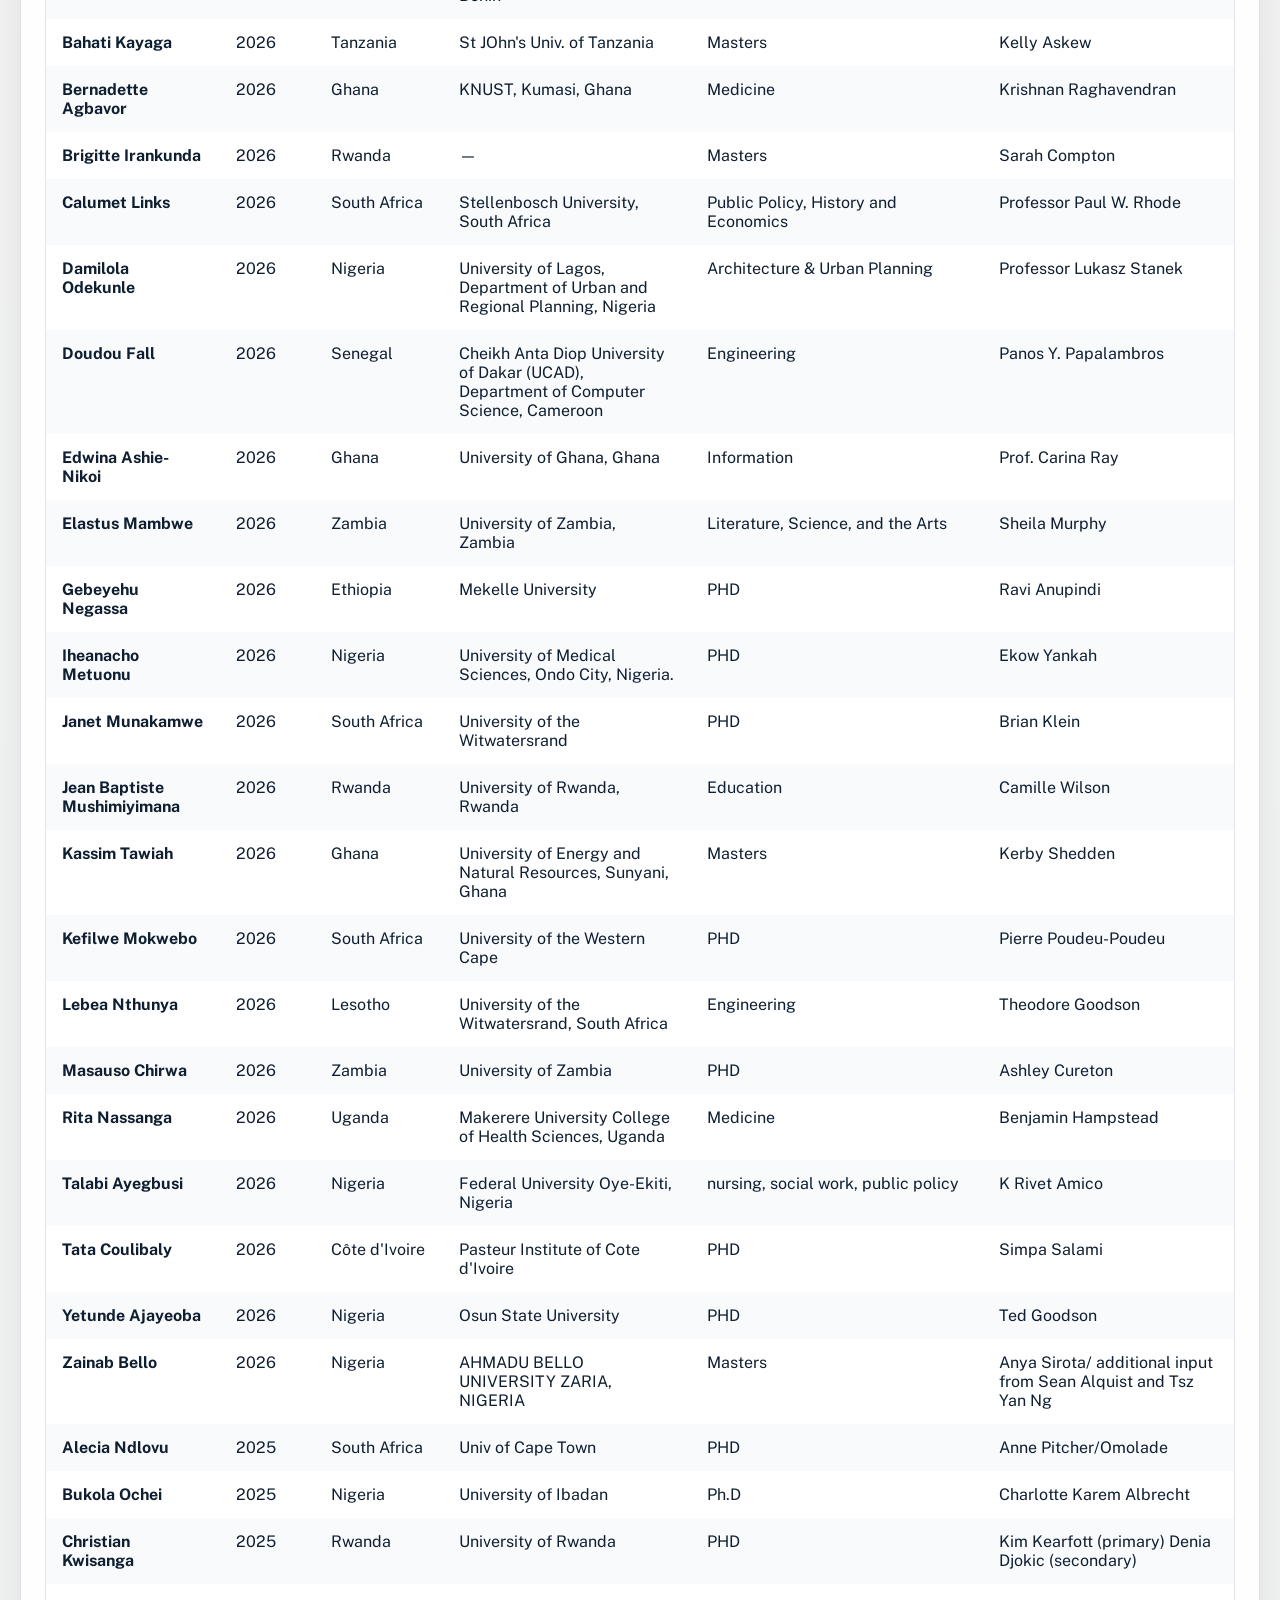
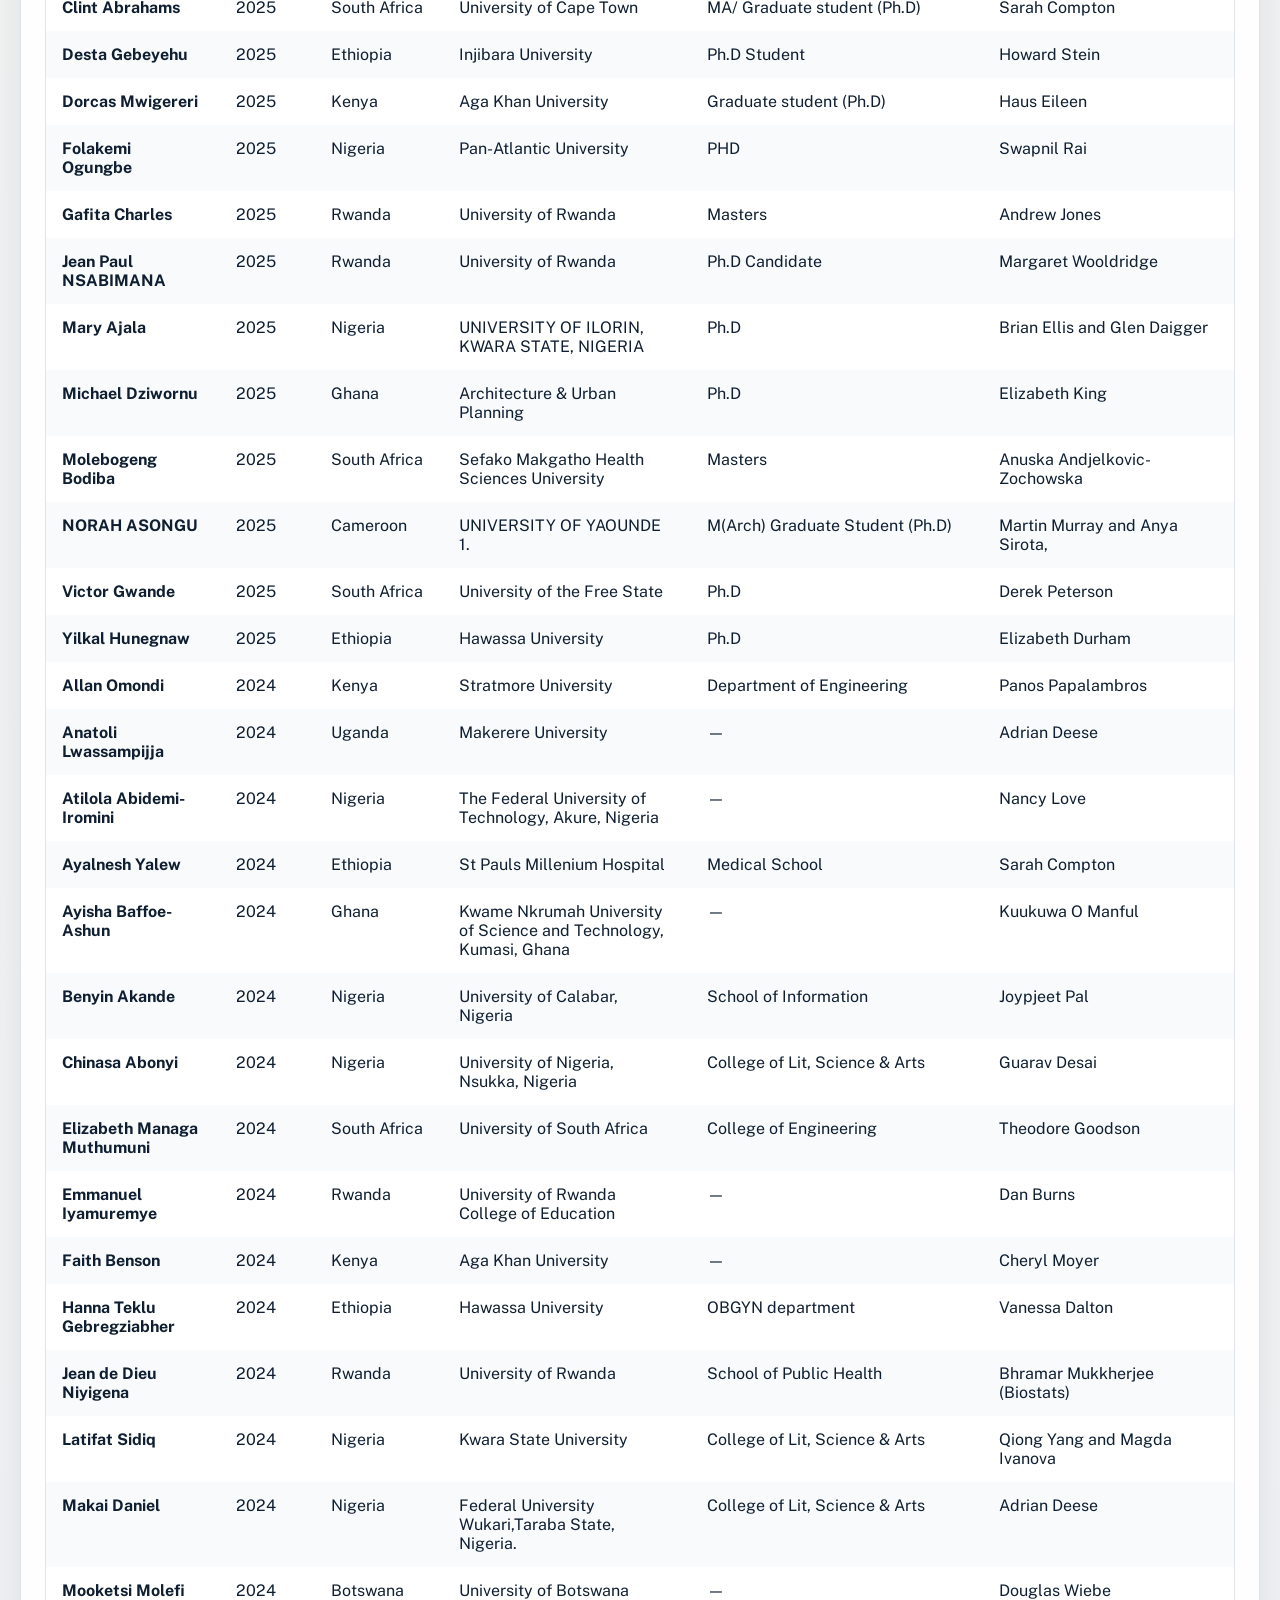
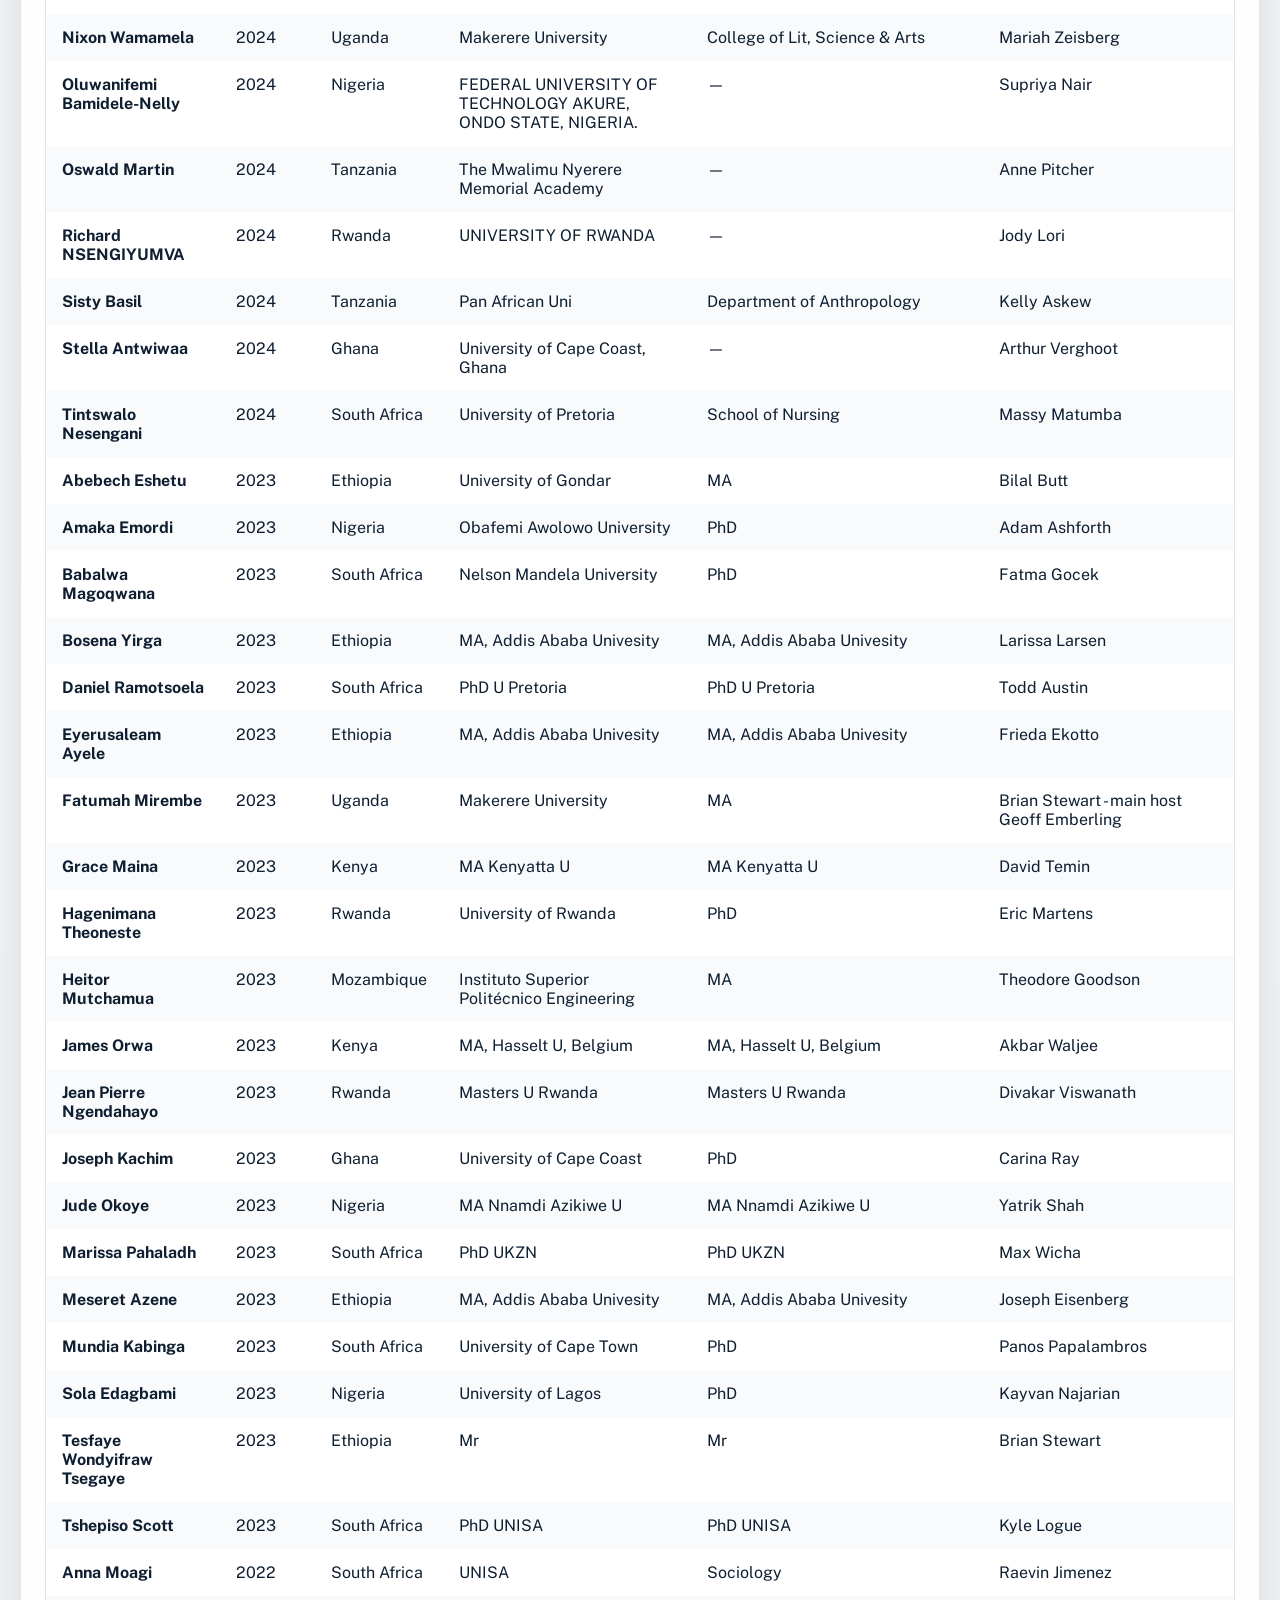
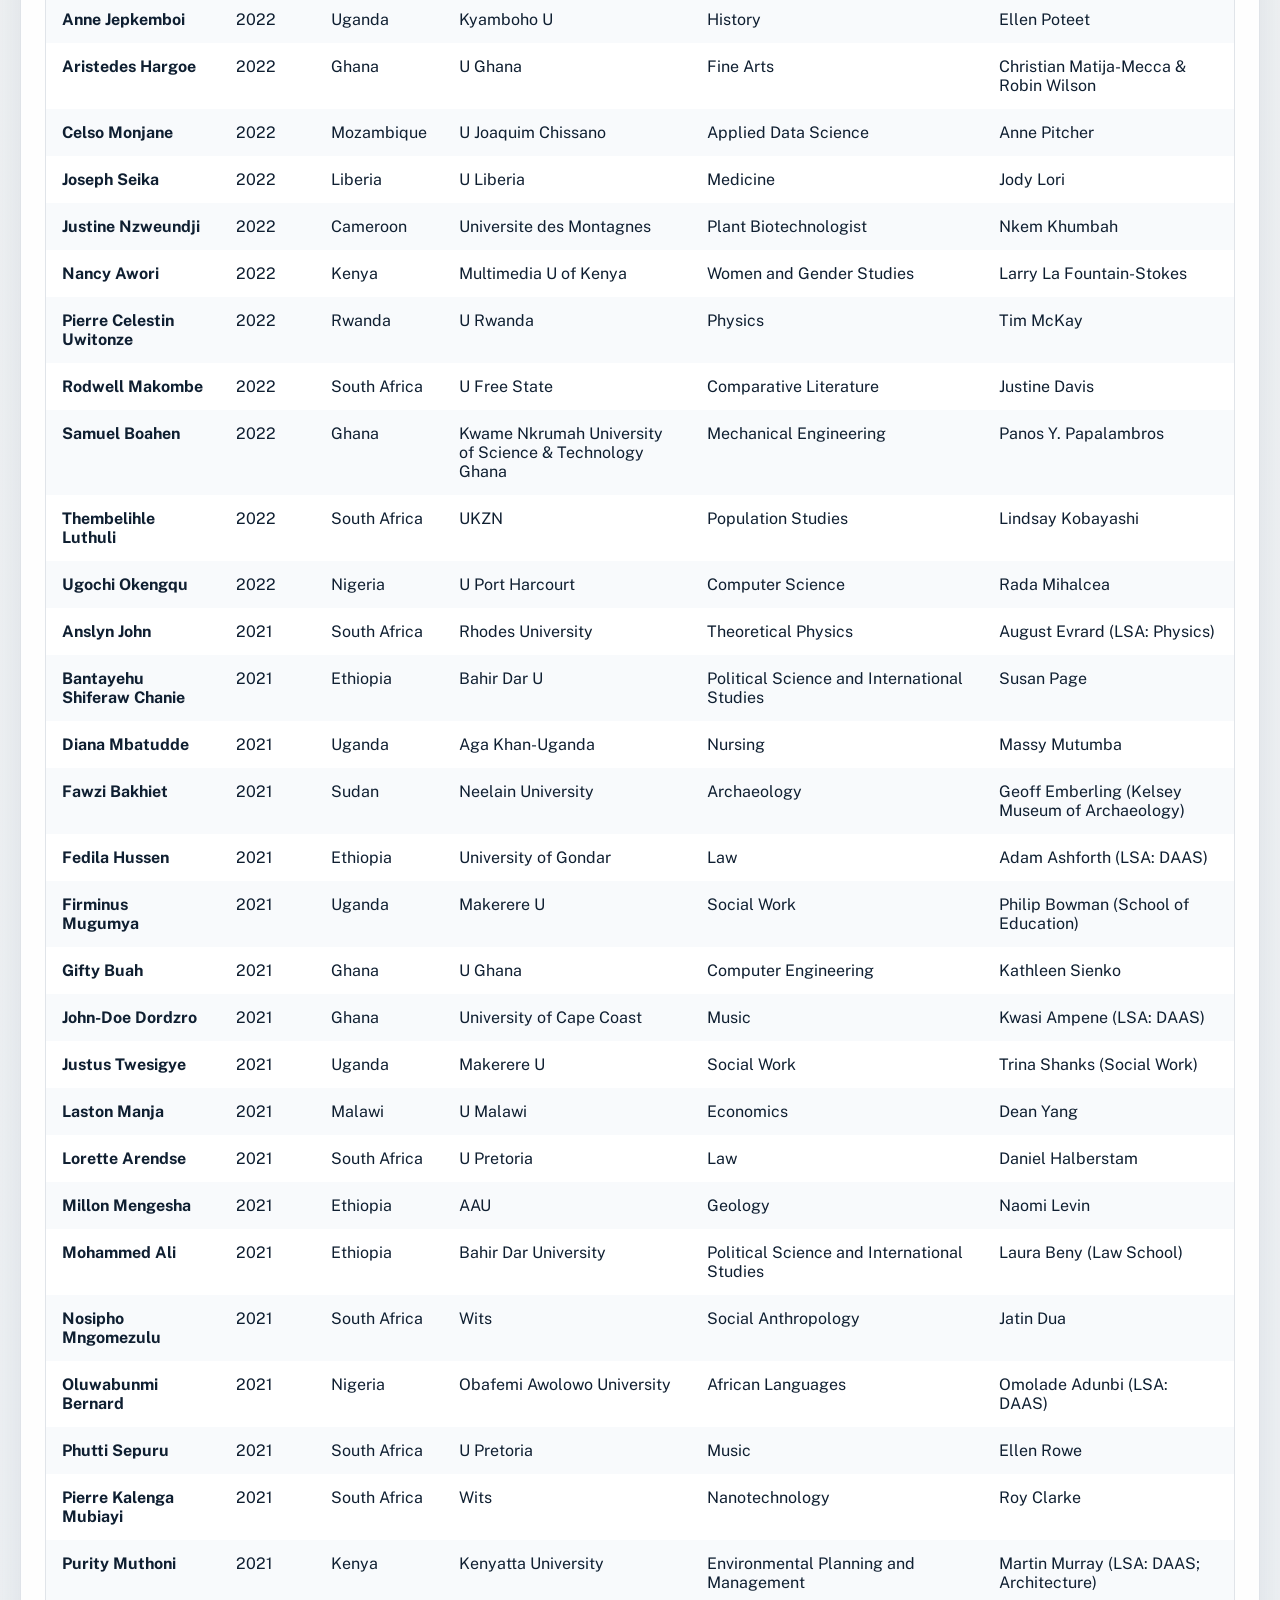
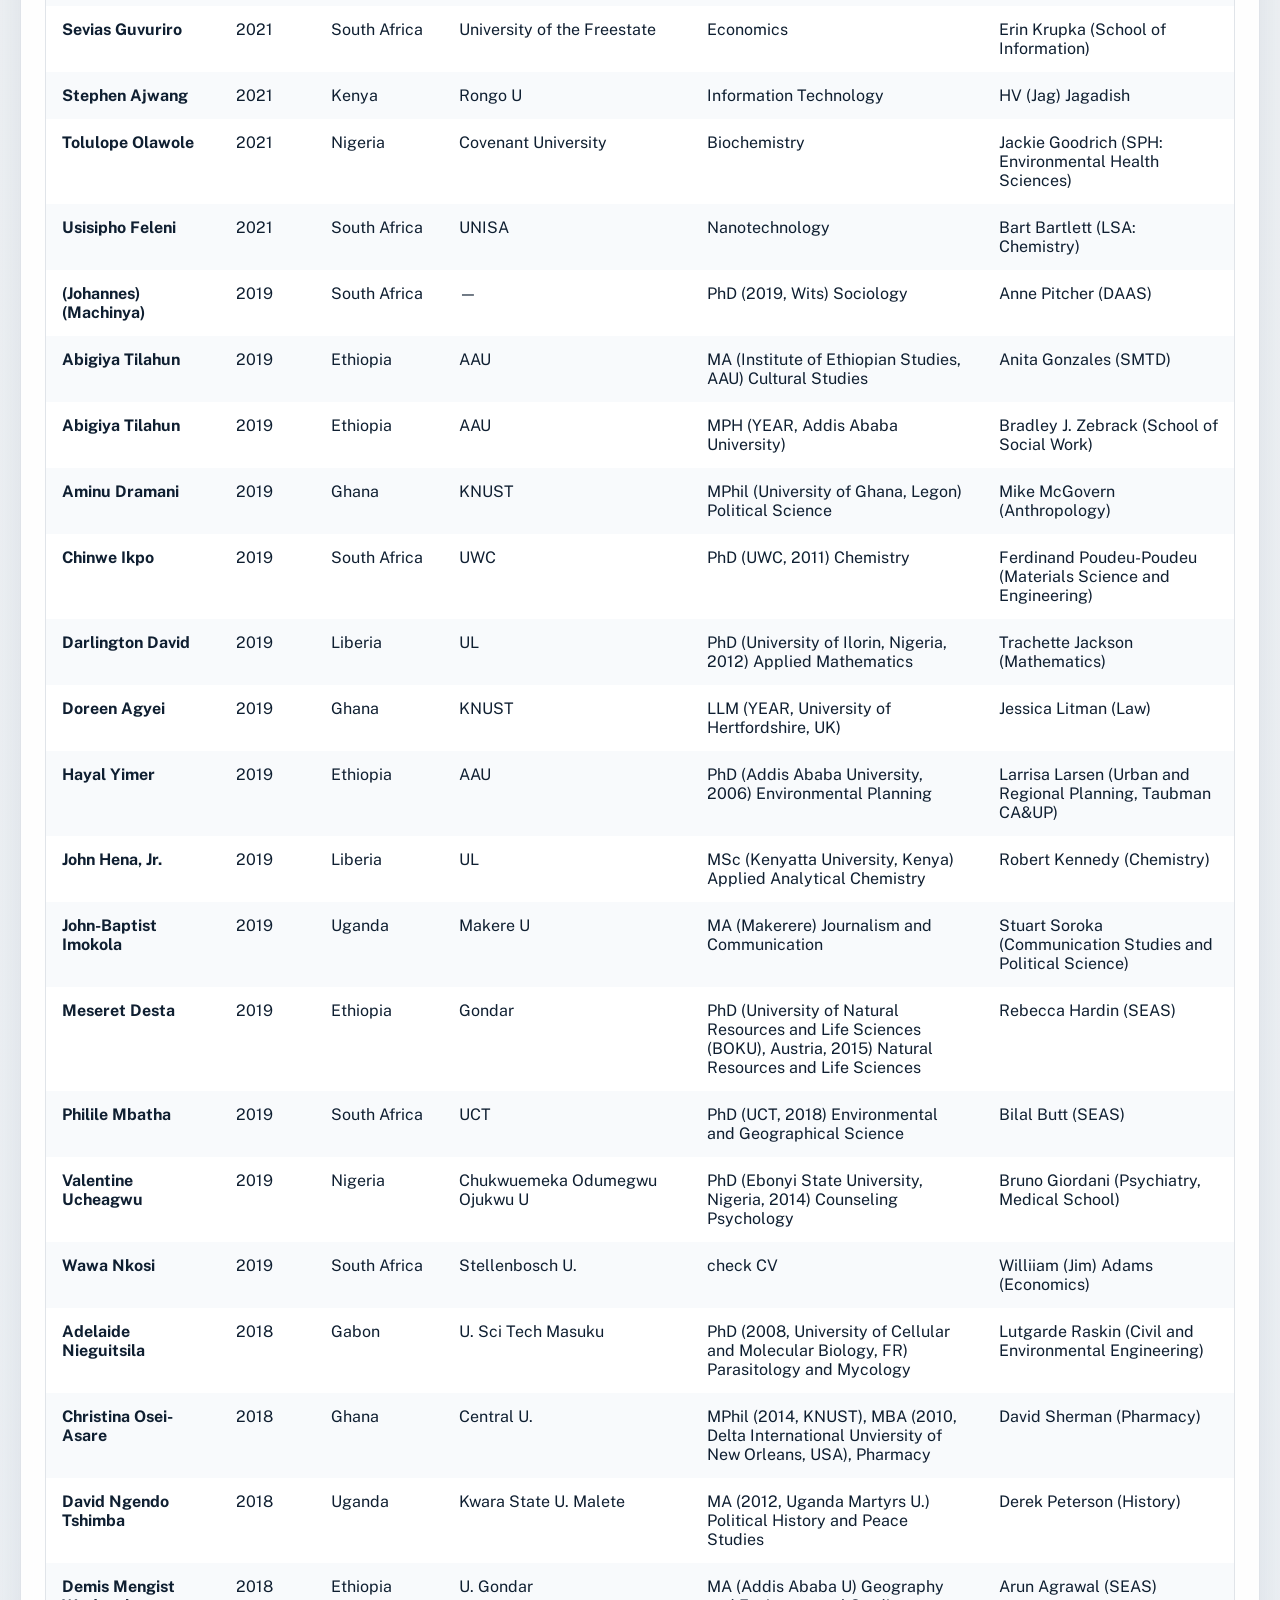
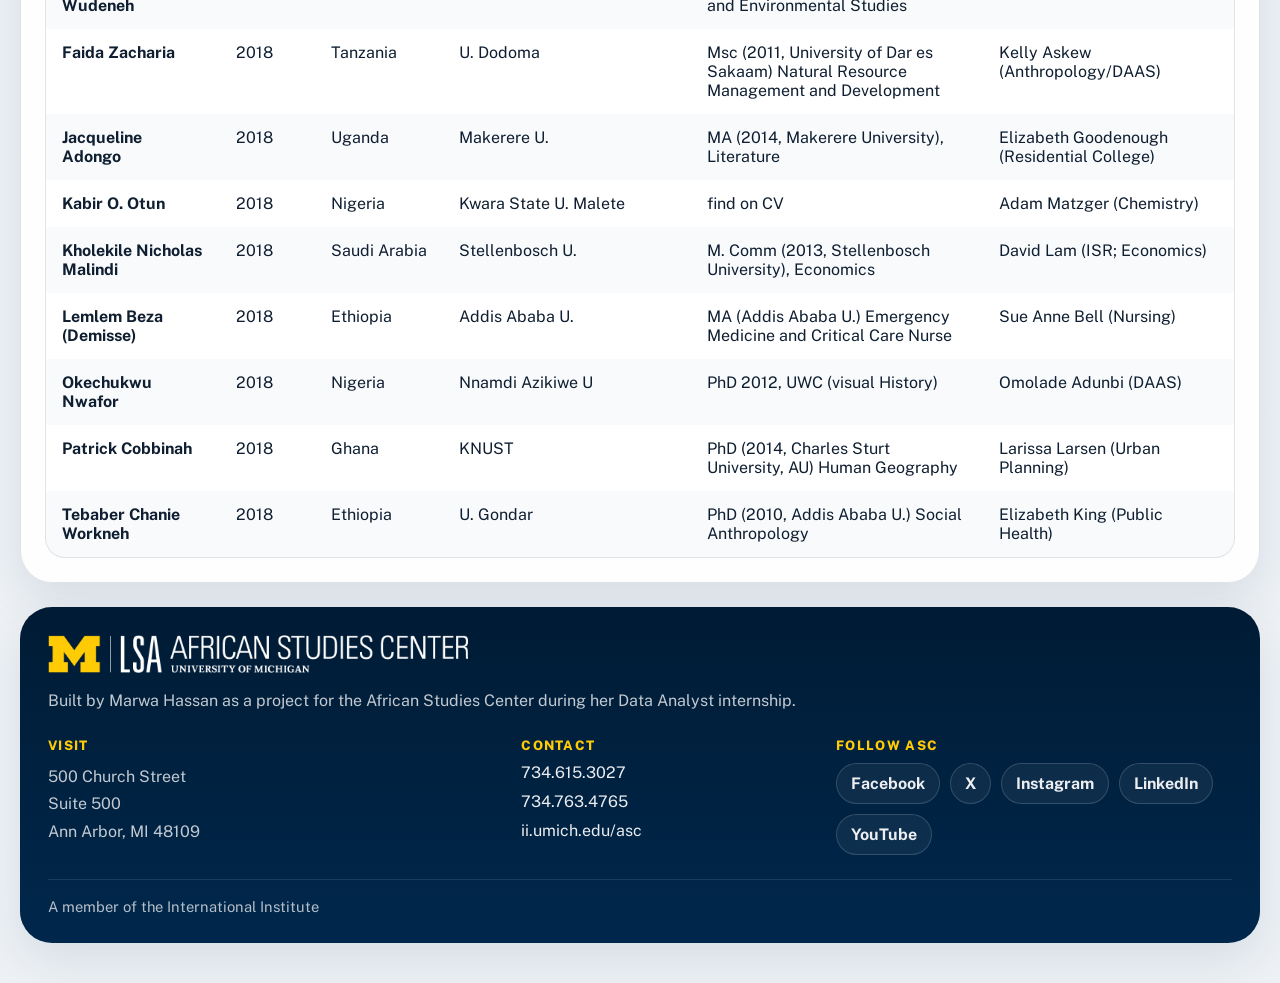
==== commit 0744ba91: "Refine site copy and publications view" ====
--- a/docs/index.html
+++ b/docs/index.html
@@ -30,10 +30,6 @@
         <div class="hero-copy">
           <p class="eyebrow">University of Michigan Africa Presidential Scholars</p>
           <h1>UMAPS alumni and program dashboard.</h1>
-          <p class="lede">
-            Built for the African Studies Center, this site brings together alumni records,
-            geographic reach, host networks, and program insights in one public-facing resource.
-          </p>
           <div class="hero-actions">
             <a class="button button-primary" href="./insights.html">Open insights page</a>
             <a class="button button-secondary" href="./publications.html">Explore publications</a>
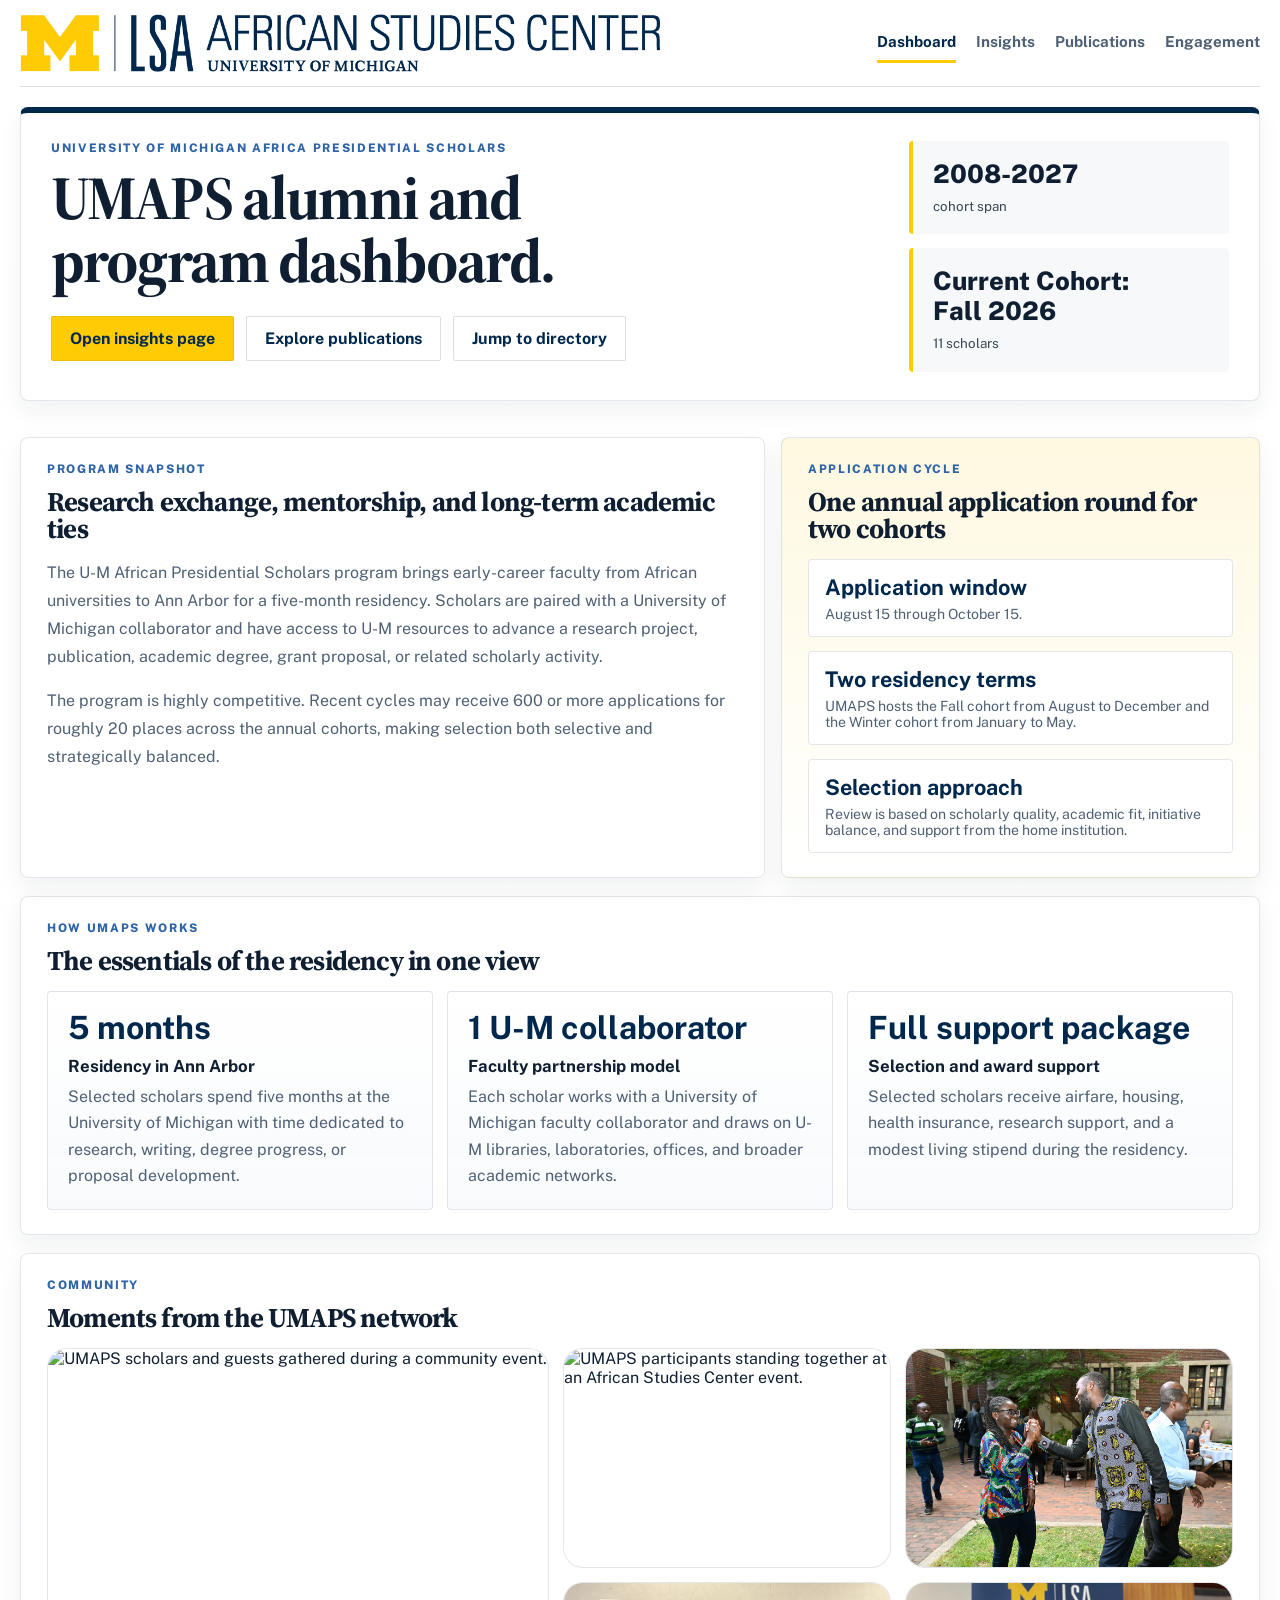
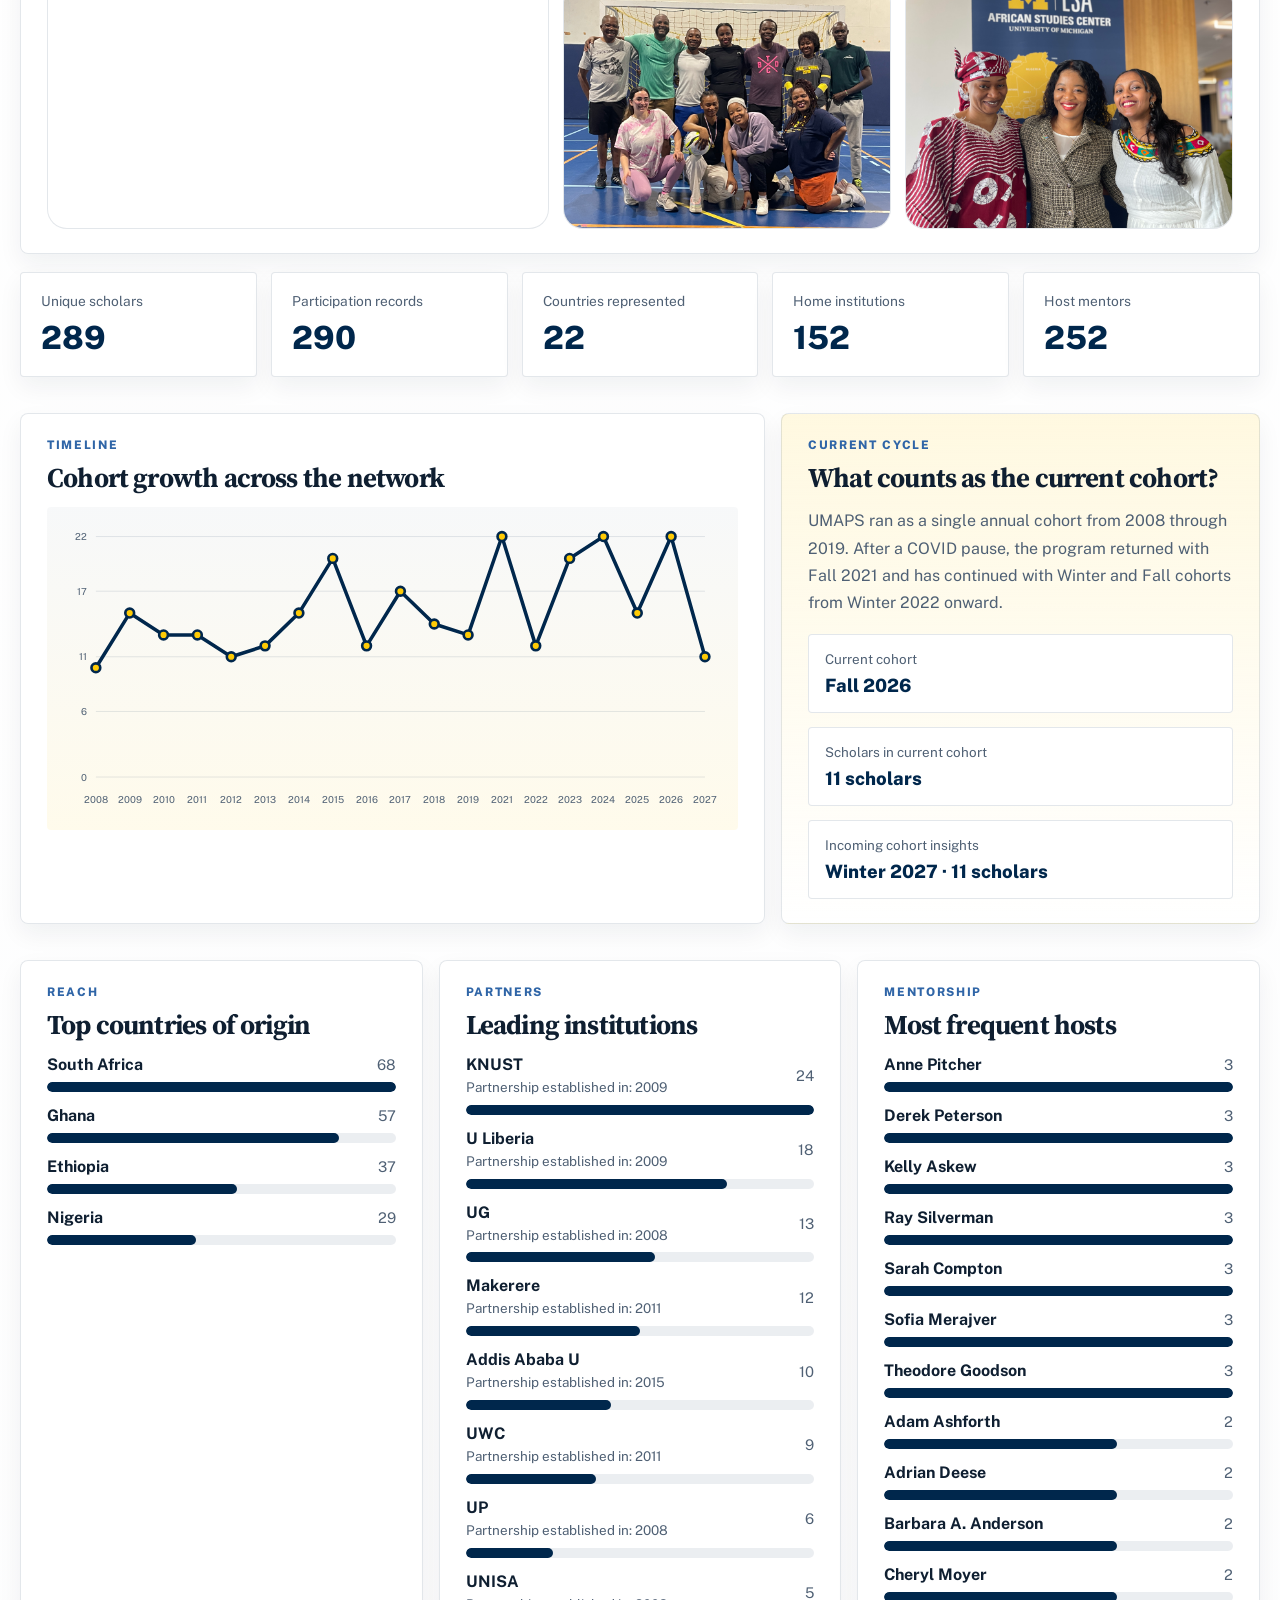
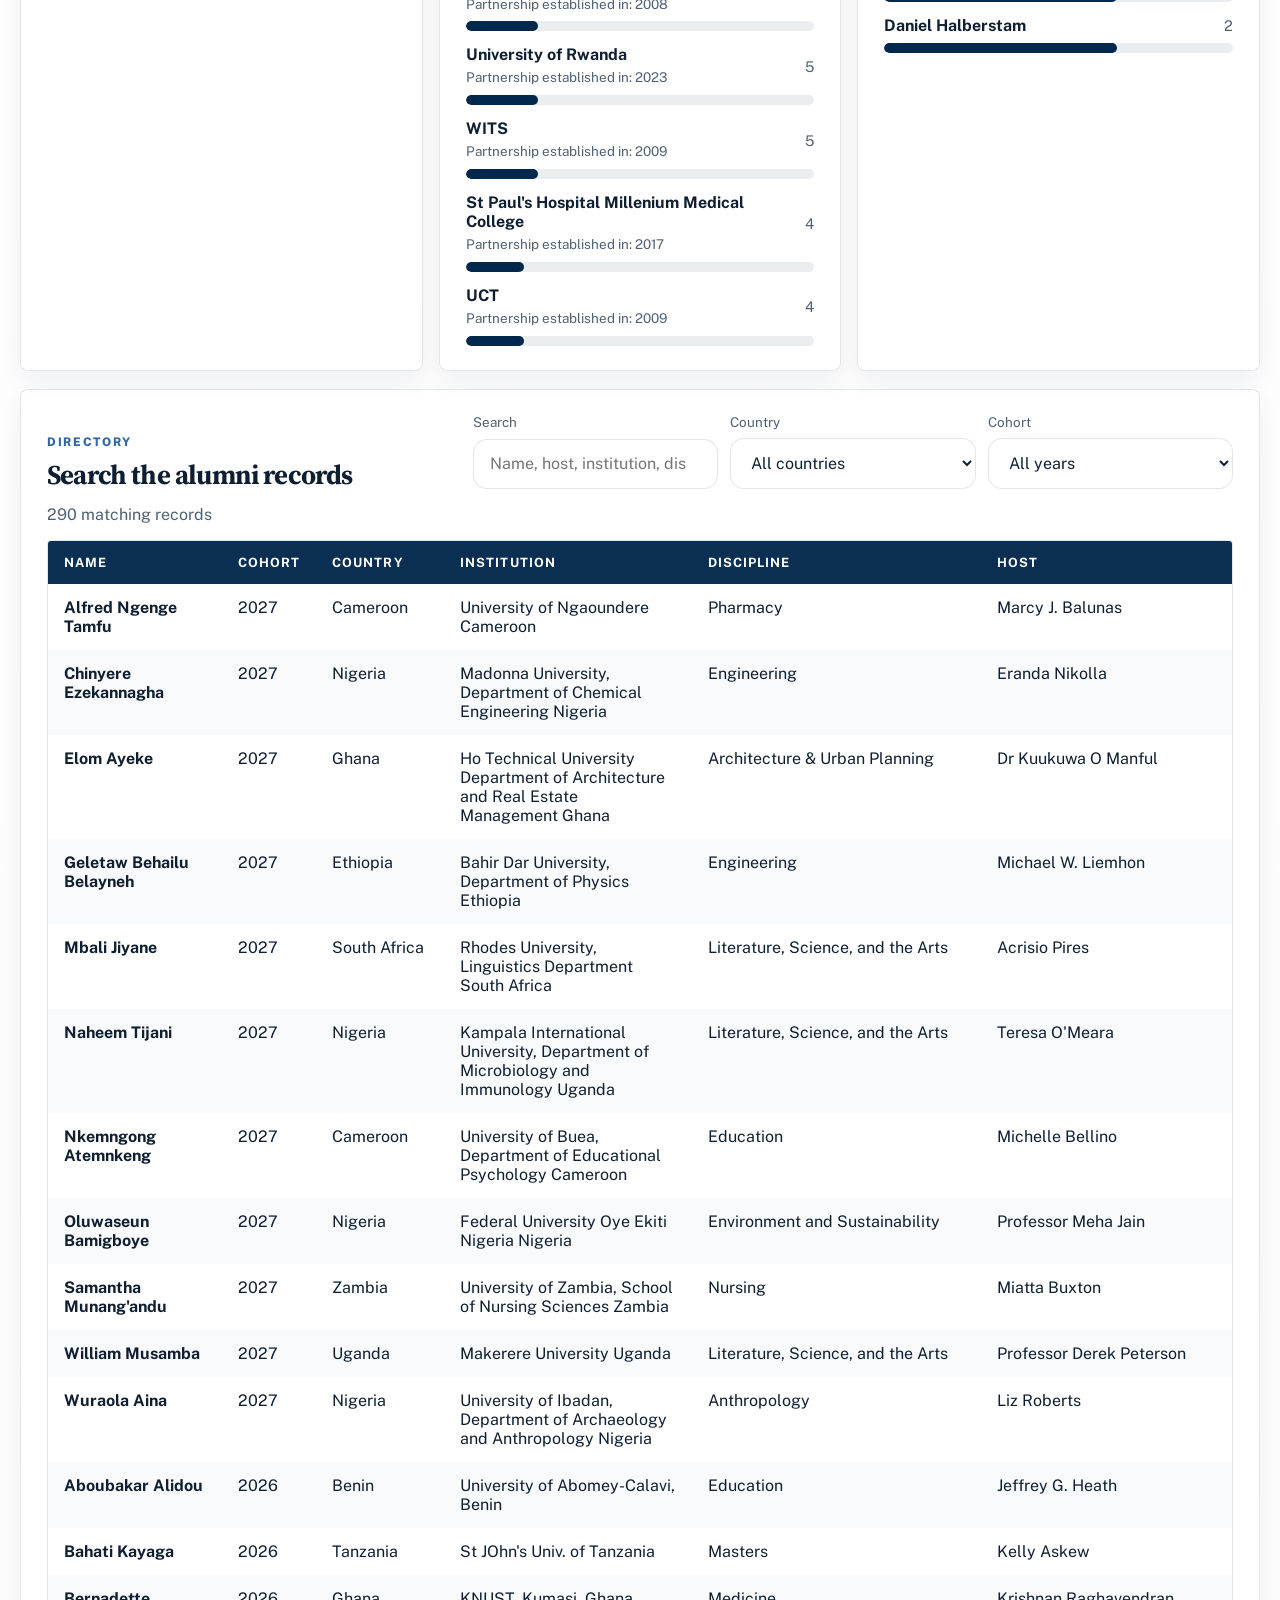
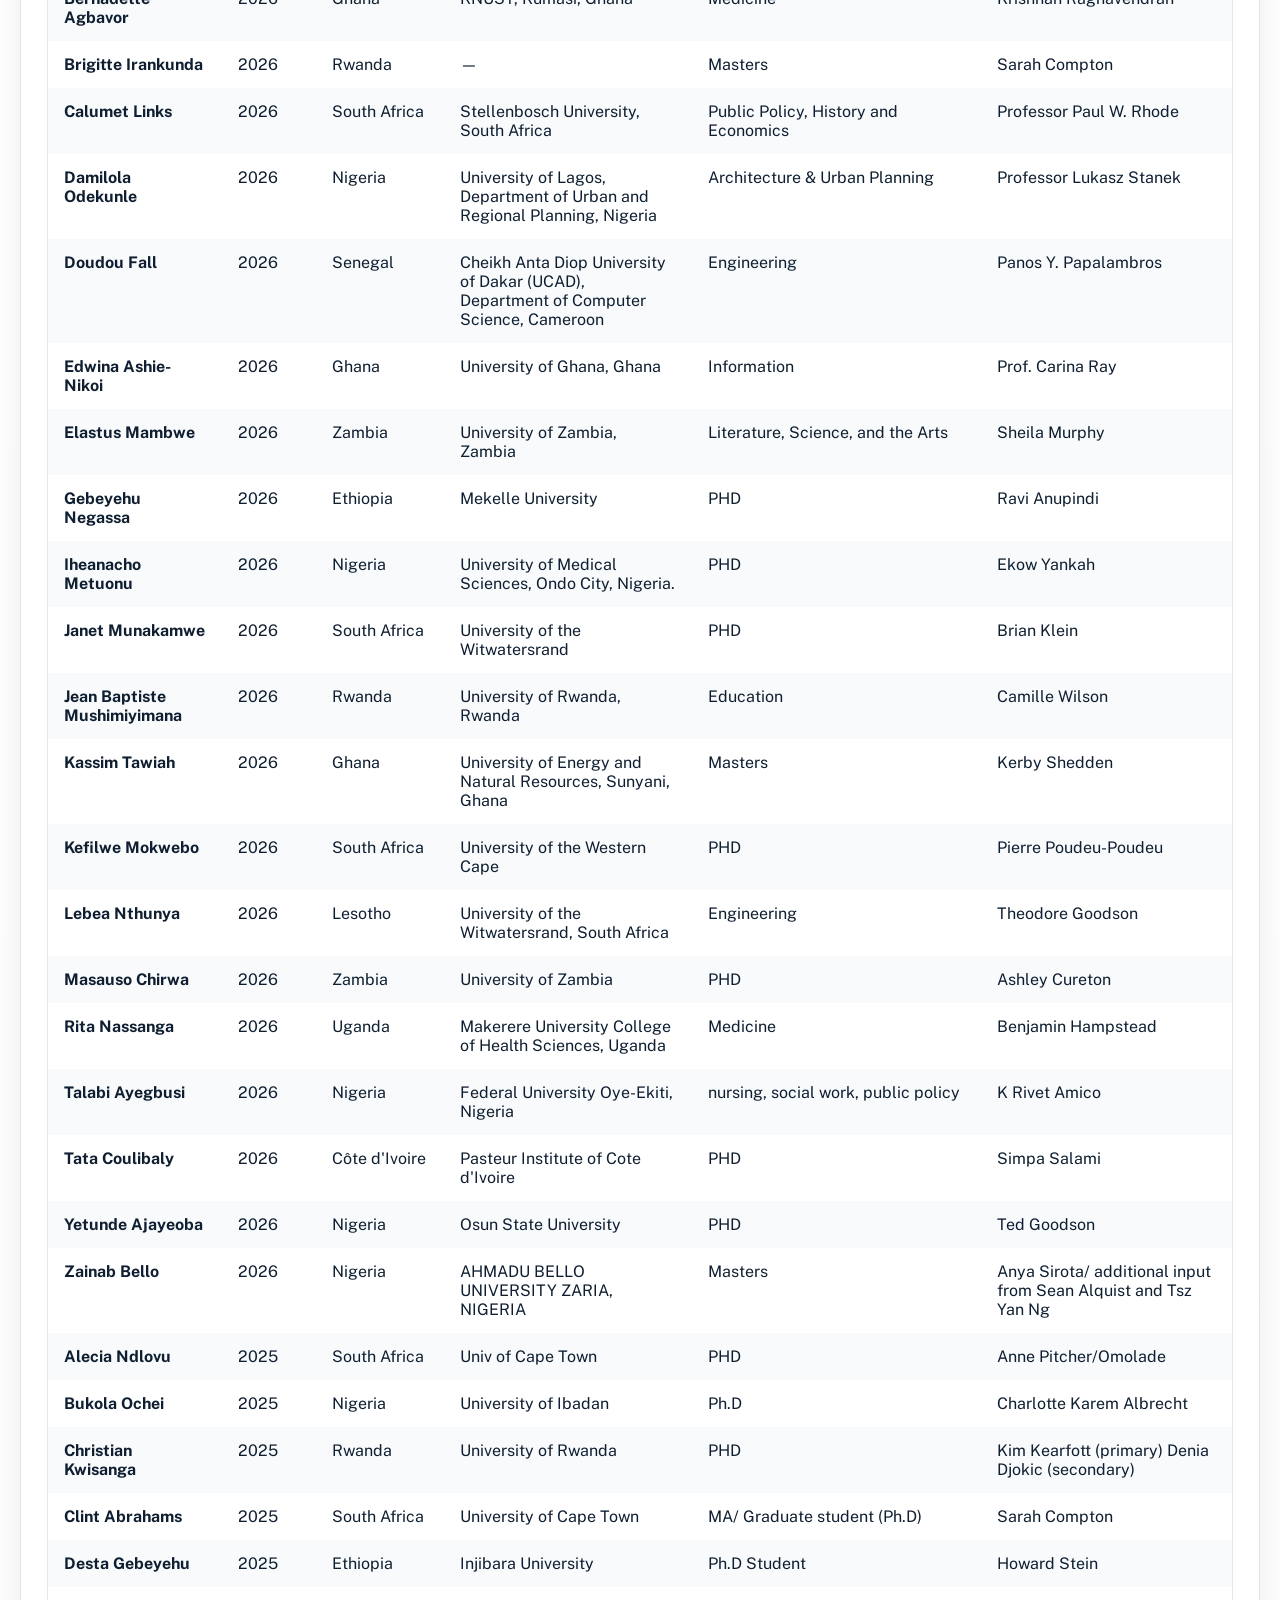
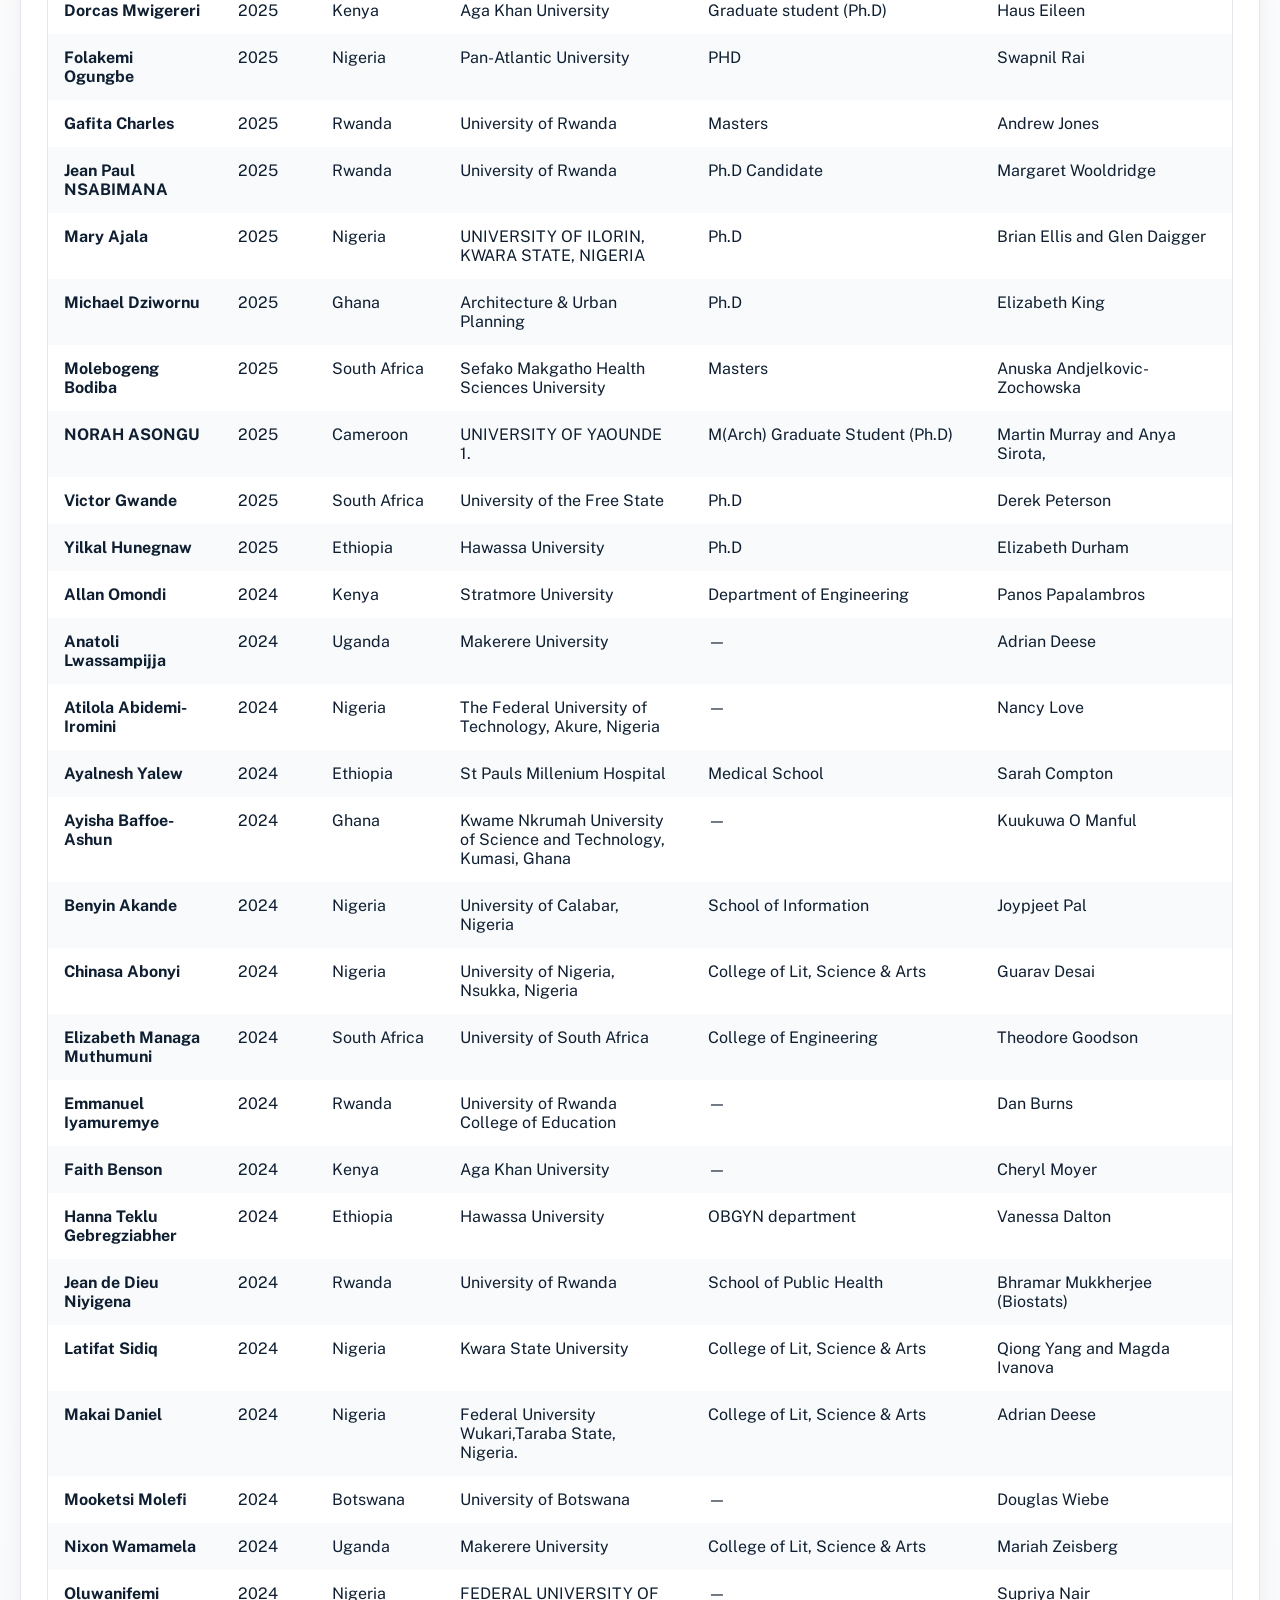
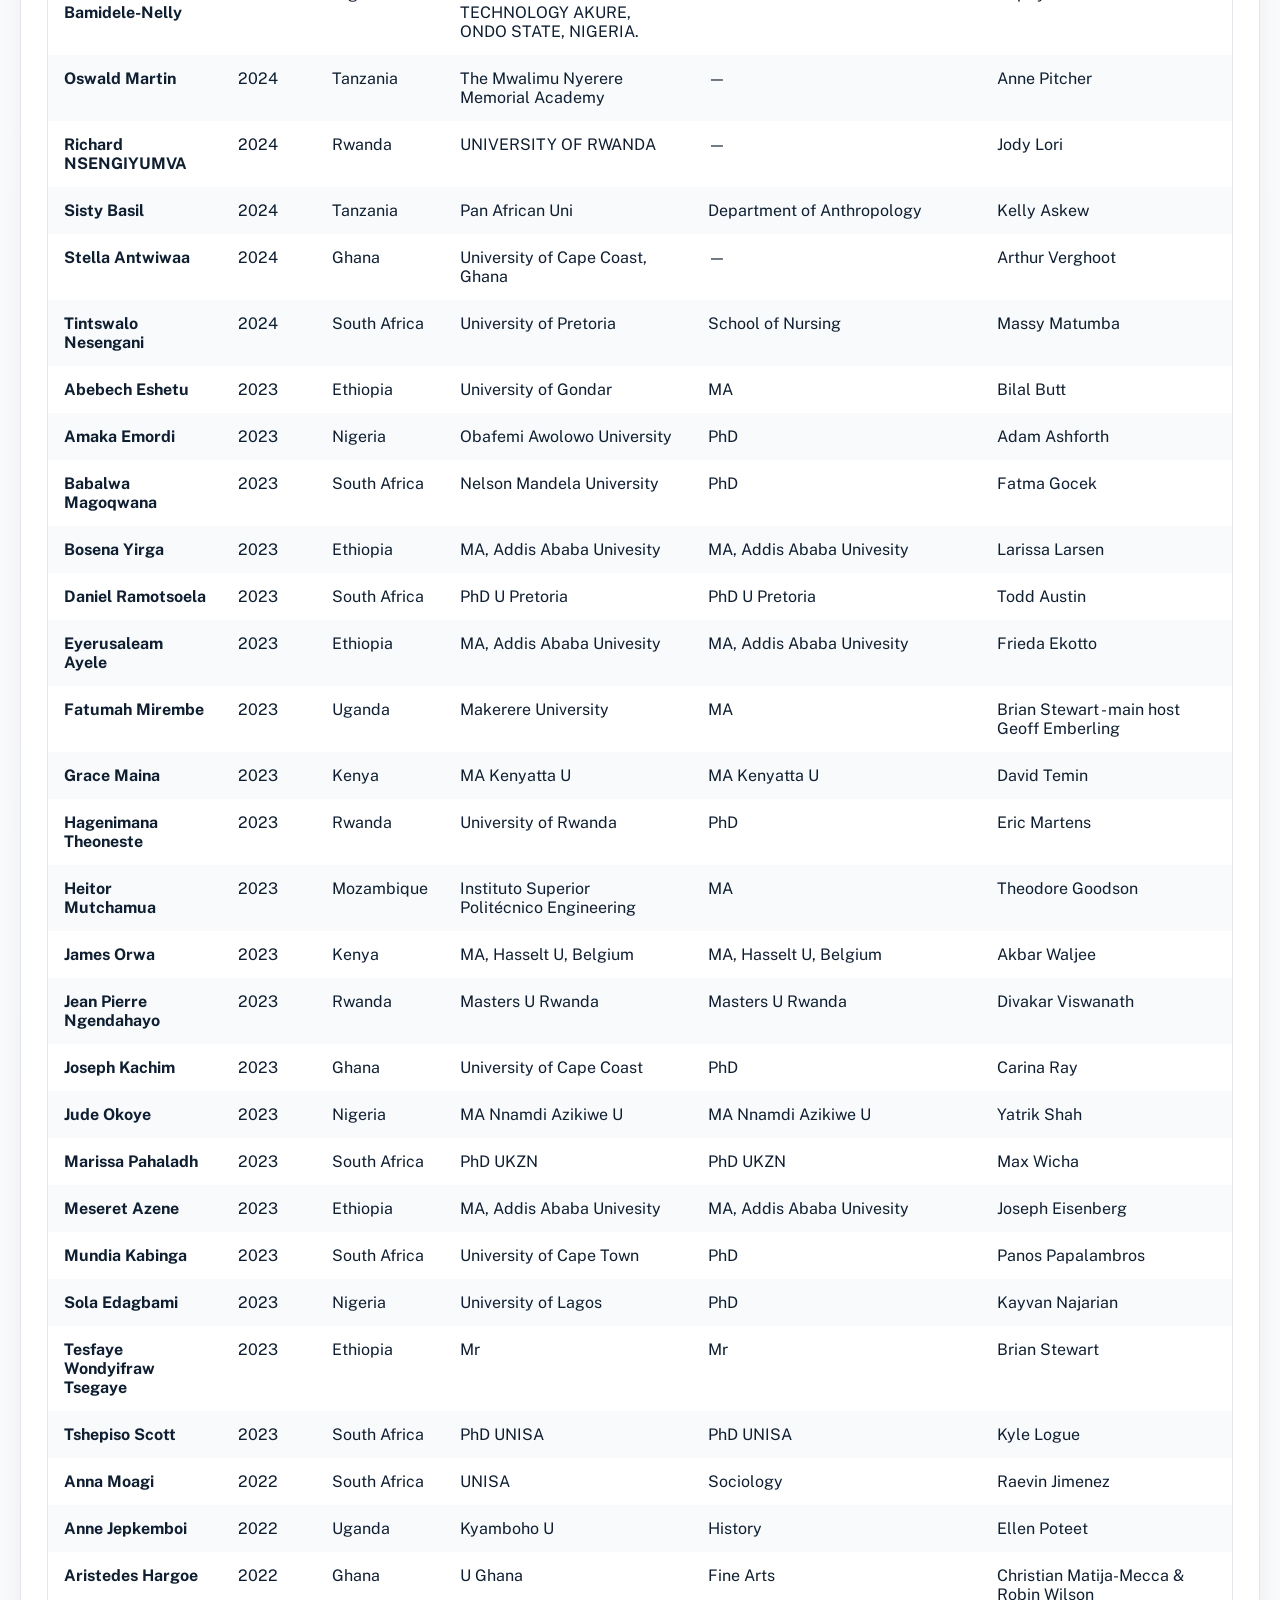
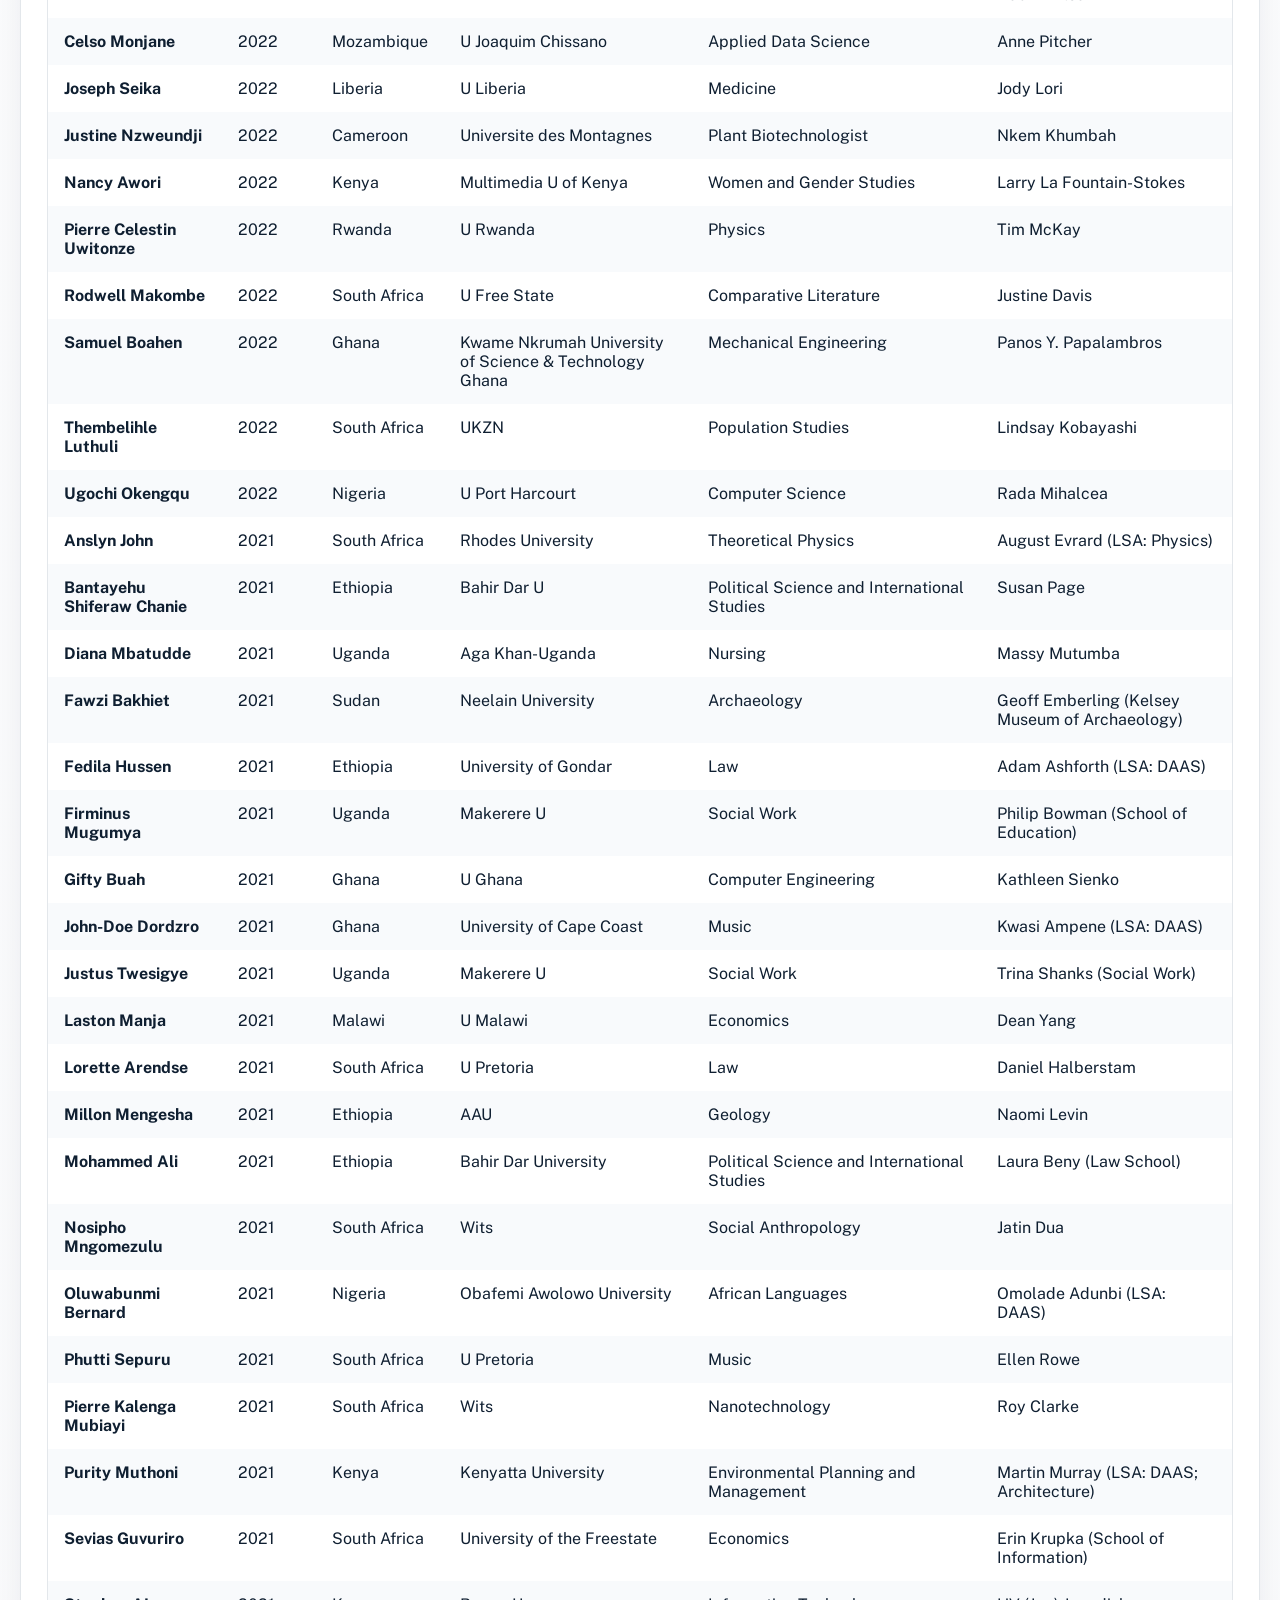
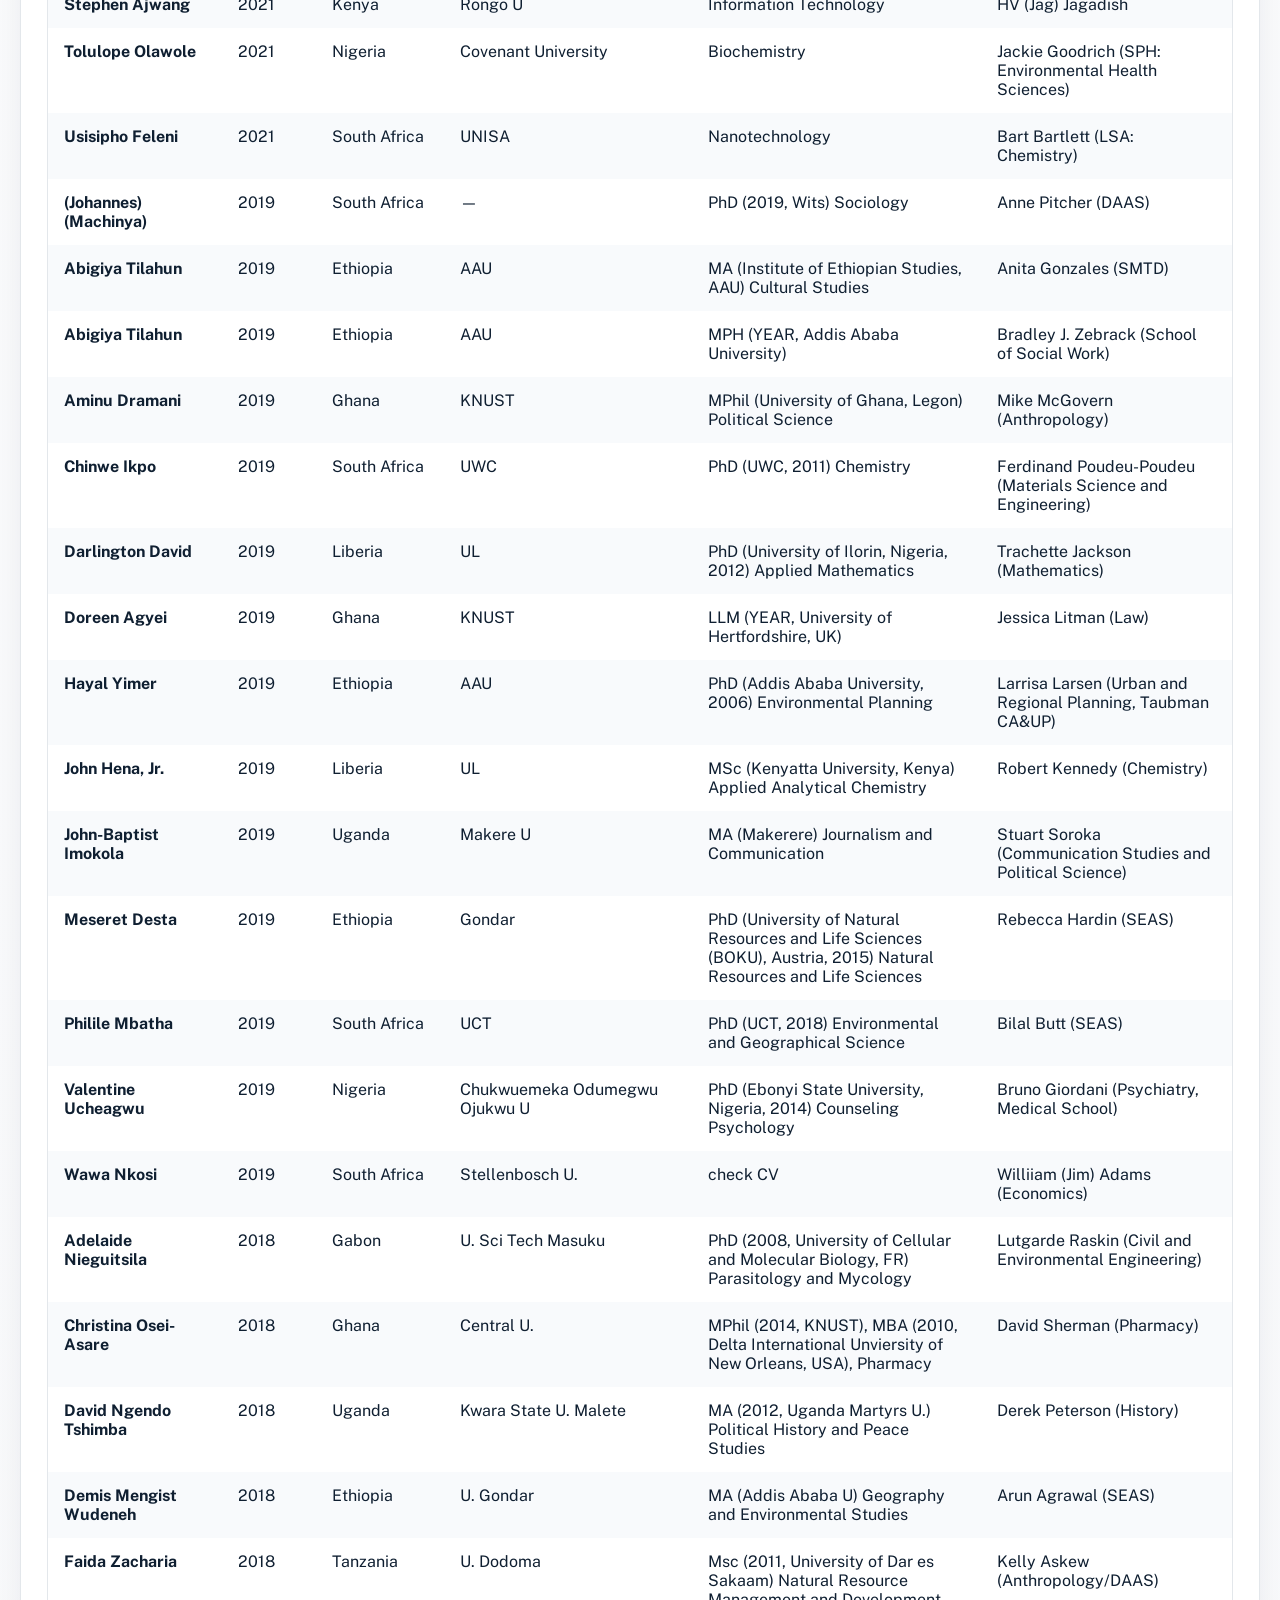
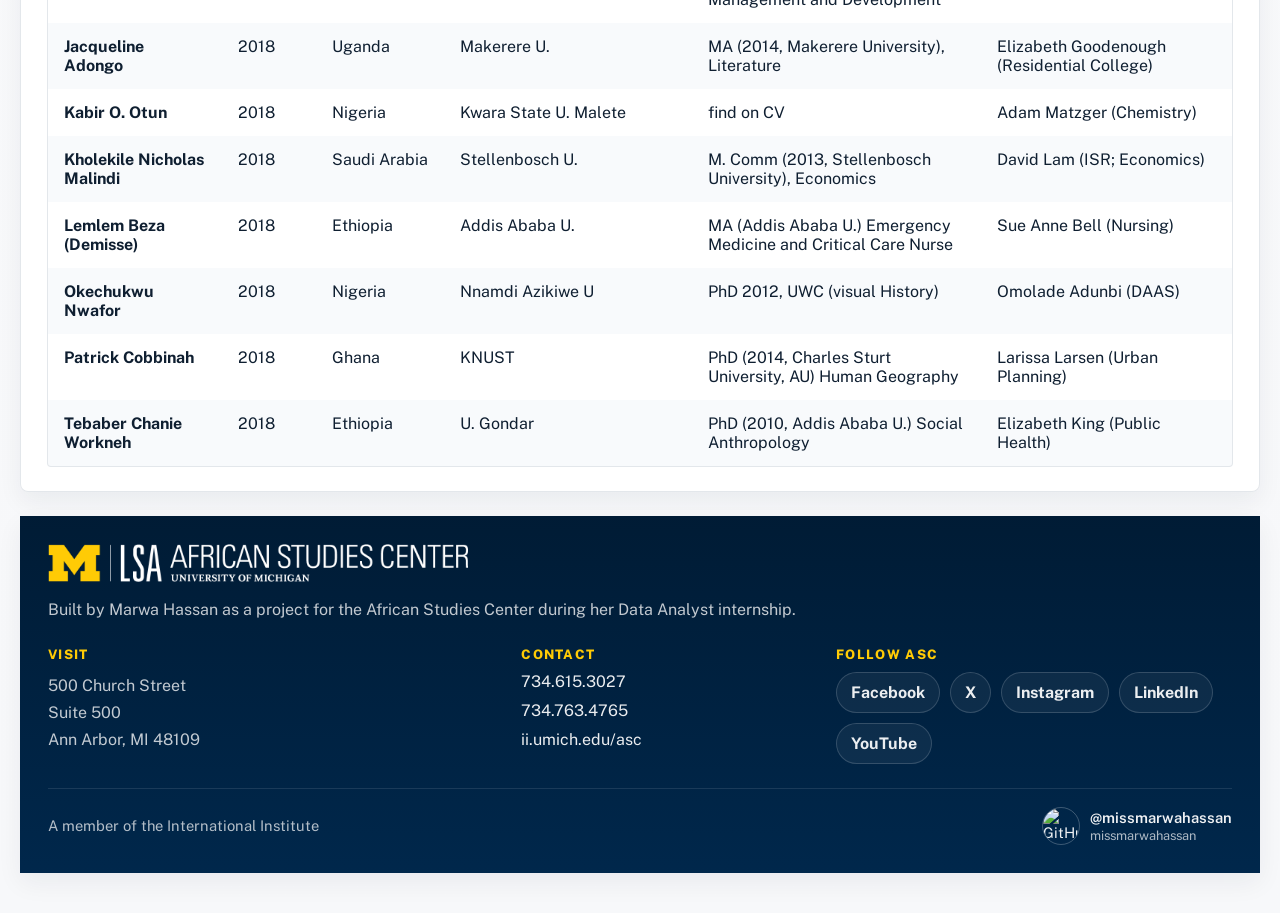
==== commit 591063ac: "Final style updates to test" ====
--- a/docs/index.html
+++ b/docs/index.html
@@ -303,6 +303,13 @@
           </div>
           <div class="footer-bottom">
             <span>A member of the International Institute</span>
+            <a class="footer-credit" href="https://github.com/missmarwahassan" target="_blank" rel="noreferrer">
+              <img src="https://github.com/missmarwahassan.png?size=80" alt="GitHub profile photo for Marwa Hassan" />
+              <span class="footer-credit-copy">
+                <strong>@missmarwahassan</strong>
+                <span>missmarwahassan</span>
+              </span>
+            </a>
           </div>
         </div>
       </footer>
--- a/docs/styles.css
+++ b/docs/styles.css
@@ -9,11 +9,11 @@
   --stone: #655a52;
   --ink: #0f1f31;
   --muted: #4f6074;
-  --paper: #f8f6f1;
+  --paper: #f7f8fa;
   --panel: #ffffff;
-  --line: rgba(0, 39, 76, 0.12);
-  --shadow: 0 18px 50px rgba(0, 39, 76, 0.1);
-  --radius: 28px;
+  --line: rgba(0, 39, 76, 0.11);
+  --shadow: 0 10px 24px rgba(15, 31, 49, 0.06);
+  --radius: 8px;
 }
 
 * {
@@ -29,9 +29,8 @@
   font-family: "Public Sans", "Avenir Next", "Segoe UI", sans-serif;
   color: var(--ink);
   background:
-    radial-gradient(circle at top left, rgba(255, 203, 5, 0.28), transparent 24%),
-    radial-gradient(circle at top right, rgba(47, 101, 167, 0.16), transparent 28%),
-    linear-gradient(180deg, #f8f6f1 0%, #eef2f6 100%);
+    linear-gradient(180deg, rgba(255, 255, 255, 0.98), rgba(247, 248, 250, 1)),
+    #ffffff;
 }
 
 a {
@@ -40,9 +39,9 @@
 }
 
 .site-shell {
-  width: min(1240px, calc(100vw - 32px));
+  width: min(1280px, calc(100vw - 40px));
   margin: 0 auto;
-  padding: 22px 0 40px;
+  padding: 14px 0 40px;
 }
 
 .site-header {
@@ -50,12 +49,14 @@
   align-items: center;
   justify-content: space-between;
   gap: 18px;
-  margin-bottom: 18px;
+  margin-bottom: 20px;
+  padding: 0 0 14px;
+  border-bottom: 1px solid rgba(0, 39, 76, 0.14);
 }
 
 .site-footer {
   margin-top: 24px;
-  border-radius: calc(var(--radius) + 4px);
+  border-radius: 0;
   background:
     linear-gradient(180deg, rgba(0, 27, 53, 0.98), rgba(0, 39, 76, 0.98)),
     #001b35;
@@ -146,6 +147,44 @@
   font-size: 0.92rem;
 }
 
+.footer-credit {
+  display: inline-flex;
+  align-items: center;
+  gap: 10px;
+  color: rgba(255, 255, 255, 0.94);
+  text-decoration: none;
+  transition: opacity 160ms ease, transform 160ms ease;
+}
+
+.footer-credit:hover,
+.footer-credit:focus-visible {
+  opacity: 0.92;
+  transform: translateY(-1px);
+}
+
+.footer-credit img {
+  width: 38px;
+  height: 38px;
+  border-radius: 999px;
+  object-fit: cover;
+  border: 1px solid rgba(255, 255, 255, 0.24);
+}
+
+.footer-credit-copy {
+  display: grid;
+  gap: 2px;
+}
+
+.footer-credit-copy strong {
+  font-size: 0.92rem;
+  font-weight: 600;
+}
+
+.footer-credit-copy span {
+  color: rgba(255, 255, 255, 0.68);
+  font-size: 0.8rem;
+}
+
 .site-mark {
   display: inline-flex;
   align-items: center;
@@ -161,54 +200,51 @@
 .site-nav {
   display: inline-flex;
   flex-wrap: wrap;
-  gap: 8px;
-  padding: 6px;
-  border-radius: 999px;
-  background: rgba(255, 255, 255, 0.82);
-  border: 1px solid var(--line);
+  gap: 20px;
+  padding: 0;
+  background: transparent;
+  border: 0;
 }
 
 .site-nav a {
-  padding: 10px 16px;
-  border-radius: 999px;
-  font-weight: 600;
+  padding: 10px 0;
+  border-radius: 0;
+  border-bottom: 3px solid transparent;
+  font-size: 0.95rem;
+  font-weight: 700;
   color: var(--muted);
 }
 
 .site-nav a.active {
-  background: var(--um-blue);
-  color: #fff;
+  background: transparent;
+  color: var(--um-blue);
+  border-bottom-color: var(--um-maize);
 }
 
 .hero,
 .panel-card {
   border: 1px solid var(--line);
-  border-radius: calc(var(--radius) + 4px);
-  background: rgba(255, 255, 255, 0.9);
+  border-radius: var(--radius);
+  background: rgba(255, 255, 255, 0.98);
   box-shadow: var(--shadow);
-  backdrop-filter: blur(16px);
-  -webkit-backdrop-filter: blur(16px);
 }
 
 .hero {
   display: grid;
-  grid-template-columns: minmax(0, 1.8fr) minmax(240px, 0.72fr);
-  gap: 24px;
-  padding: 34px;
+  grid-template-columns: minmax(0, 1.65fr) minmax(260px, 0.7fr);
+  gap: 28px;
+  padding: 28px 30px;
   overflow: hidden;
+  border-top: 6px solid var(--um-blue);
 }
 
 .hero-home {
-  background:
-    linear-gradient(135deg, rgba(0, 39, 76, 0.97), rgba(47, 101, 167, 0.95)),
-    #00274c;
-  color: #fff;
+  background: #ffffff;
+  color: var(--ink);
 }
 
 .hero-insights {
-  background:
-    linear-gradient(135deg, rgba(255, 255, 255, 0.96), rgba(255, 248, 214, 0.9)),
-    #ffffff;
+  background: #ffffff;
 }
 
 .hero-copy h1,
@@ -221,8 +257,8 @@
 }
 
 .hero-copy h1 {
-  max-width: 18ch;
-  font-size: clamp(2.8rem, 5vw, 4.9rem);
+  max-width: 20ch;
+  font-size: clamp(2.45rem, 4.8vw, 4.2rem);
 }
 
 .hero-insights .hero-copy h1 {
@@ -251,7 +287,7 @@
 }
 
 .hero-home .eyebrow {
-  color: var(--um-maize);
+  color: var(--arboretum-blue);
 }
 
 .hero-insights .eyebrow,
@@ -270,19 +306,21 @@
   display: inline-flex;
   align-items: center;
   justify-content: center;
-  padding: 13px 18px;
-  border-radius: 999px;
+  padding: 12px 18px;
+  border-radius: 2px;
   font-weight: 700;
 }
 
 .button-primary {
   background: var(--um-maize);
   color: var(--um-blue);
+  border: 1px solid rgba(0, 39, 76, 0.08);
 }
 
 .button-secondary {
-  border: 1px solid rgba(255, 255, 255, 0.28);
-  color: #fff;
+  border: 1px solid rgba(0, 39, 76, 0.14);
+  color: var(--um-blue);
+  background: #ffffff;
 }
 
 .hero-insights .button-secondary {
@@ -293,21 +331,23 @@
 .hero-panel {
   display: grid;
   gap: 14px;
-  align-content: end;
+  align-content: start;
   justify-self: end;
   width: min(100%, 320px);
 }
 
 .hero-stat {
   padding: 18px 20px;
-  border-radius: 24px;
-  background: rgba(255, 255, 255, 0.14);
-  border: 1px solid rgba(255, 255, 255, 0.14);
+  border-radius: 4px;
+  background: #f7f8fa;
+  border-left: 4px solid var(--um-maize);
+  border-top: 0;
+  border-right: 0;
+  border-bottom: 0;
 }
 
 .hero-insights .hero-stat {
-  background: rgba(0, 39, 76, 0.04);
-  border-color: rgba(0, 39, 76, 0.08);
+  background: #f7f8fa;
 }
 
 .hero-stat span {
@@ -327,7 +367,7 @@
 .metrics-grid,
 .panel,
 .panel-card {
-  margin-top: 20px;
+  margin-top: 18px;
 }
 
 .metrics-grid {
@@ -342,7 +382,7 @@
 
 .metric-card {
   padding: 20px;
-  border-radius: 22px;
+  border-radius: 4px;
   background: var(--panel);
   border: 1px solid var(--line);
   box-shadow: var(--shadow);
@@ -376,12 +416,12 @@
 }
 
 .panel-card {
-  padding: 24px;
+  padding: 24px 26px;
 }
 
 .panel-card-maize {
   background:
-    linear-gradient(180deg, rgba(255, 203, 5, 0.2), rgba(255, 255, 255, 0.92)),
+    linear-gradient(180deg, rgba(255, 203, 5, 0.12), rgba(255, 255, 255, 0.98)),
     #ffffff;
 }
 
@@ -396,16 +436,16 @@
   justify-content: space-between;
   gap: 16px;
   align-items: start;
-  margin-bottom: 18px;
+  margin-bottom: 16px;
 }
 
 .panel-heading h2 {
-  font-size: 1.95rem;
+  font-size: 1.7rem;
 }
 
 .chart-wrap {
   padding: 12px;
-  border-radius: 22px;
+  border-radius: 4px;
   background: linear-gradient(180deg, rgba(0, 39, 76, 0.03), rgba(255, 203, 5, 0.08));
 }
 
@@ -440,8 +480,8 @@
 .survey-card,
 .panel-inset {
   border: 1px solid var(--line);
-  border-radius: 18px;
-  background: rgba(255, 255, 255, 0.76);
+  border-radius: 4px;
+  background: rgba(255, 255, 255, 0.98);
 }
 
 .callout-list div {
@@ -478,10 +518,10 @@
 
 .summary-card {
   padding: 20px;
-  border-radius: 22px;
+  border-radius: 4px;
   border: 1px solid var(--line);
   background:
-    linear-gradient(180deg, rgba(255, 255, 255, 0.96), rgba(248, 250, 252, 0.94)),
+    linear-gradient(180deg, rgba(255, 255, 255, 0.99), rgba(248, 250, 252, 0.98)),
     #ffffff;
 }
 
@@ -549,6 +589,56 @@
   background: var(--um-blue);
 }
 
+.vertical-country-bars {
+  display: grid;
+  grid-template-columns: repeat(6, minmax(0, 1fr));
+  gap: 12px;
+  align-items: end;
+  min-height: 240px;
+}
+
+.vertical-country-bar {
+  display: grid;
+  gap: 10px;
+  align-items: end;
+  justify-items: center;
+  min-width: 0;
+}
+
+.vertical-country-value {
+  color: var(--um-blue);
+  font-size: 0.86rem;
+  font-weight: 700;
+}
+
+.vertical-country-track {
+  width: 100%;
+  max-width: 52px;
+  height: 170px;
+  display: flex;
+  align-items: end;
+  border-radius: 16px 16px 10px 10px;
+  background: rgba(0, 39, 76, 0.08);
+  overflow: hidden;
+}
+
+.vertical-country-fill {
+  width: 100%;
+  min-height: 10px;
+  border-radius: 16px 16px 10px 10px;
+  background: var(--um-blue);
+}
+
+.vertical-country-label {
+  width: 100%;
+  color: var(--muted);
+  font-size: 0.78rem;
+  font-weight: 600;
+  line-height: 1.35;
+  text-align: center;
+  overflow-wrap: anywhere;
+}
+
 .directory-panel {
   scroll-margin-top: 24px;
 }
@@ -566,6 +656,11 @@
 
 .filters-four {
   grid-template-columns: repeat(4, minmax(0, 1fr));
+  width: 100%;
+}
+
+.filters-two {
+  grid-template-columns: repeat(2, minmax(0, 1fr));
   width: 100%;
 }
 
@@ -620,7 +715,7 @@
   margin-top: -7px;
   border-radius: 50%;
   background: var(--um-blue);
-  border: 4px solid var(--um-maize);
+  border: 4px solid #ffffff;
   box-shadow: 0 6px 16px rgba(0, 39, 76, 0.22);
   cursor: pointer;
 }
@@ -637,7 +732,7 @@
   height: 28px;
   border-radius: 50%;
   background: var(--um-blue);
-  border: 4px solid var(--um-maize);
+  border: 4px solid #ffffff;
   box-shadow: 0 6px 16px rgba(0, 39, 76, 0.22);
   cursor: pointer;
 }
@@ -651,6 +746,50 @@
   color: var(--ink);
 }
 
+.filters textarea {
+  width: 100%;
+  padding: 14px 16px;
+  border-radius: 14px;
+  border: 1px solid var(--line);
+  background: #fff;
+  color: var(--ink);
+  font: inherit;
+  resize: vertical;
+}
+
+.submission-form {
+  display: grid;
+  gap: 18px;
+}
+
+.form-span-two {
+  grid-column: 1 / -1;
+}
+
+.checkbox-row {
+  display: flex;
+  align-items: start;
+  gap: 10px;
+  color: var(--muted);
+  line-height: 1.6;
+}
+
+.checkbox-row input {
+  margin-top: 4px;
+}
+
+.form-actions {
+  display: flex;
+  align-items: center;
+  gap: 16px;
+  flex-wrap: wrap;
+}
+
+.button:disabled {
+  opacity: 0.55;
+  cursor: not-allowed;
+}
+
 .table-meta {
   margin-bottom: 12px;
   color: var(--muted);
@@ -658,9 +797,9 @@
 
 .table-wrap {
   overflow: auto;
-  border-radius: 20px;
+  border-radius: 4px;
   border: 1px solid var(--line);
-  background: rgba(255, 255, 255, 0.82);
+  background: rgba(255, 255, 255, 0.98);
 }
 
 table {
@@ -739,7 +878,7 @@
 
 .map-card {
   position: relative;
-  border-radius: 22px;
+  border-radius: 4px;
   background: linear-gradient(180deg, rgba(0, 39, 76, 0.03), rgba(47, 101, 167, 0.05));
 }
 
@@ -825,6 +964,14 @@
     margin-bottom: 14px;
     pointer-events: auto;
   }
+
+  .vertical-country-bars {
+    grid-template-columns: repeat(3, minmax(0, 1fr));
+  }
+
+  .filters-two {
+    grid-template-columns: 1fr;
+  }
 }
 
 .bar-button {
@@ -907,7 +1054,7 @@
   display: grid;
   gap: 18px;
   border: 1px solid rgba(0, 39, 76, 0.08);
-  background: linear-gradient(180deg, rgba(255, 255, 255, 0.98), rgba(244, 248, 252, 0.98));
+  background: linear-gradient(180deg, rgba(255, 255, 255, 0.99), rgba(244, 248, 252, 0.99));
 }
 
 .project-detail-header {
@@ -1238,6 +1385,11 @@
     align-items: stretch;
   }
 
+  .site-nav {
+    gap: 14px;
+    justify-content: space-between;
+  }
+
   .site-logo {
     width: min(100%, 520px);
   }
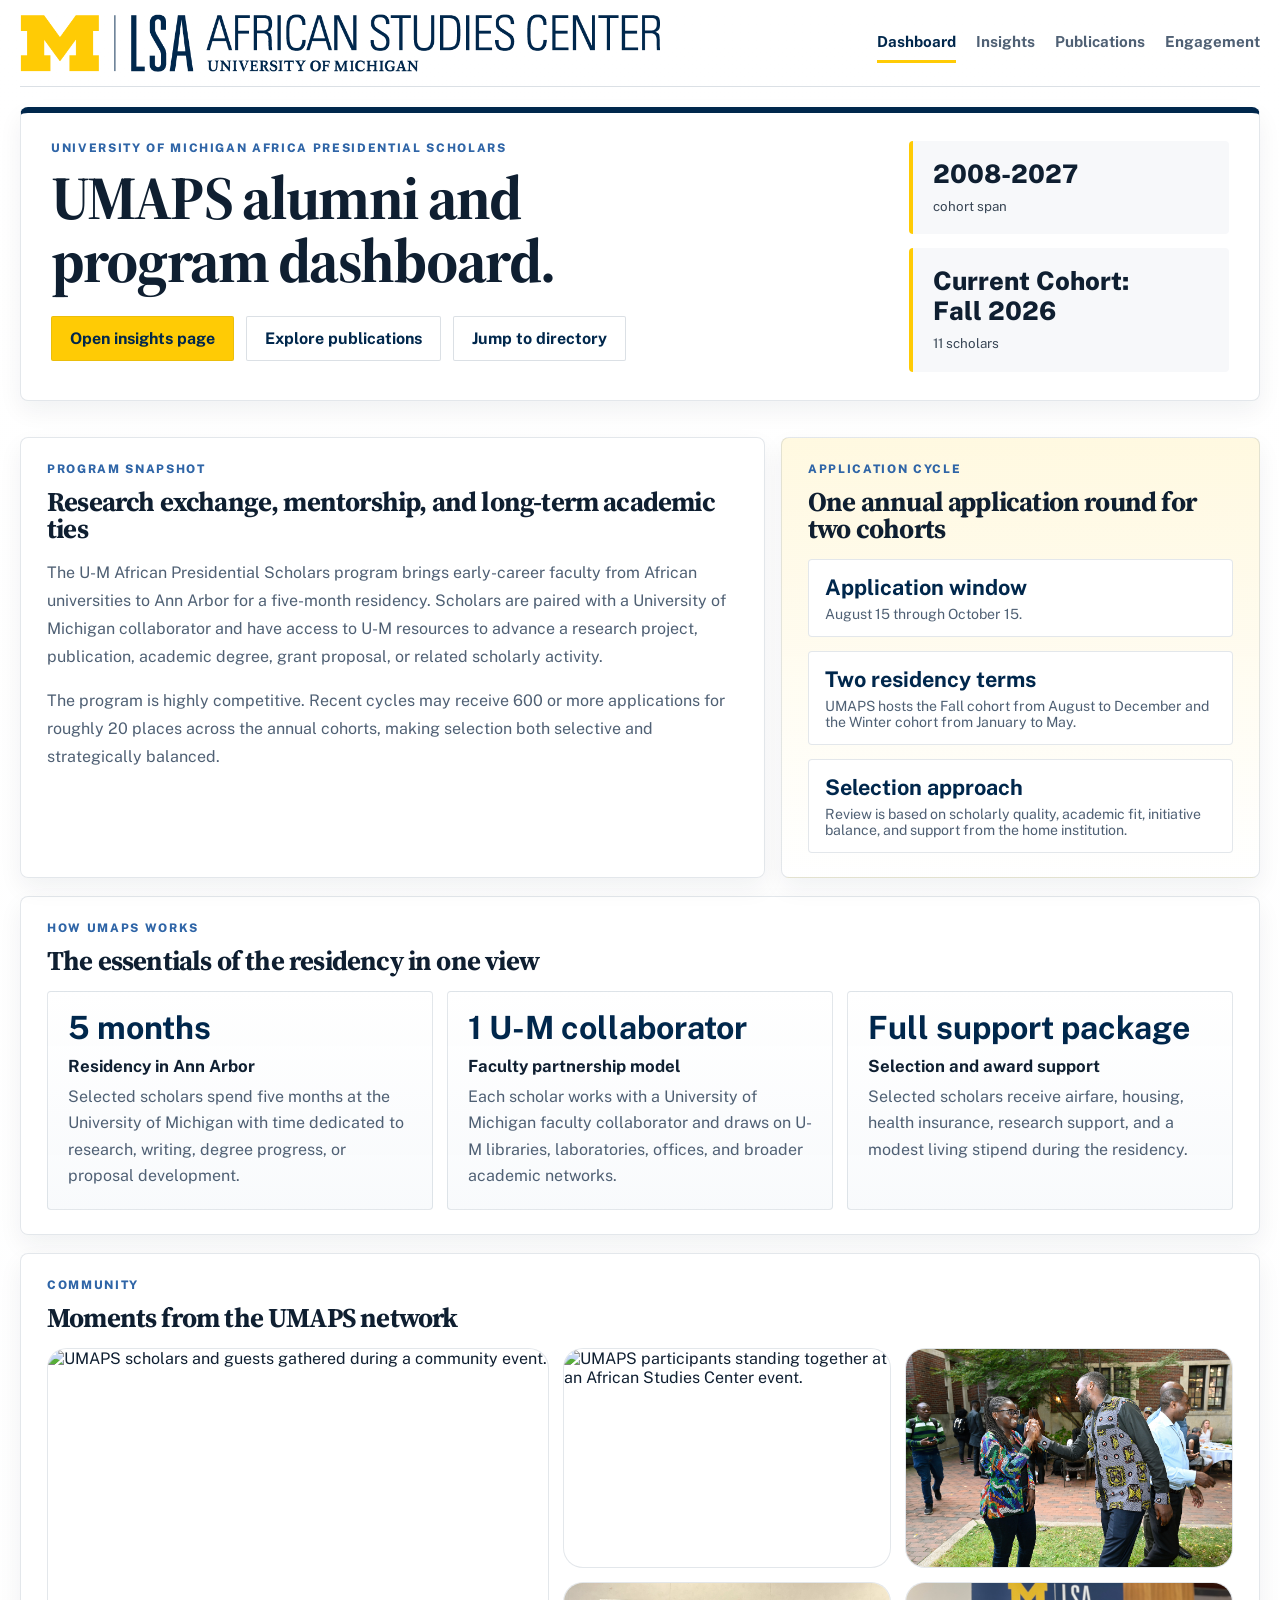
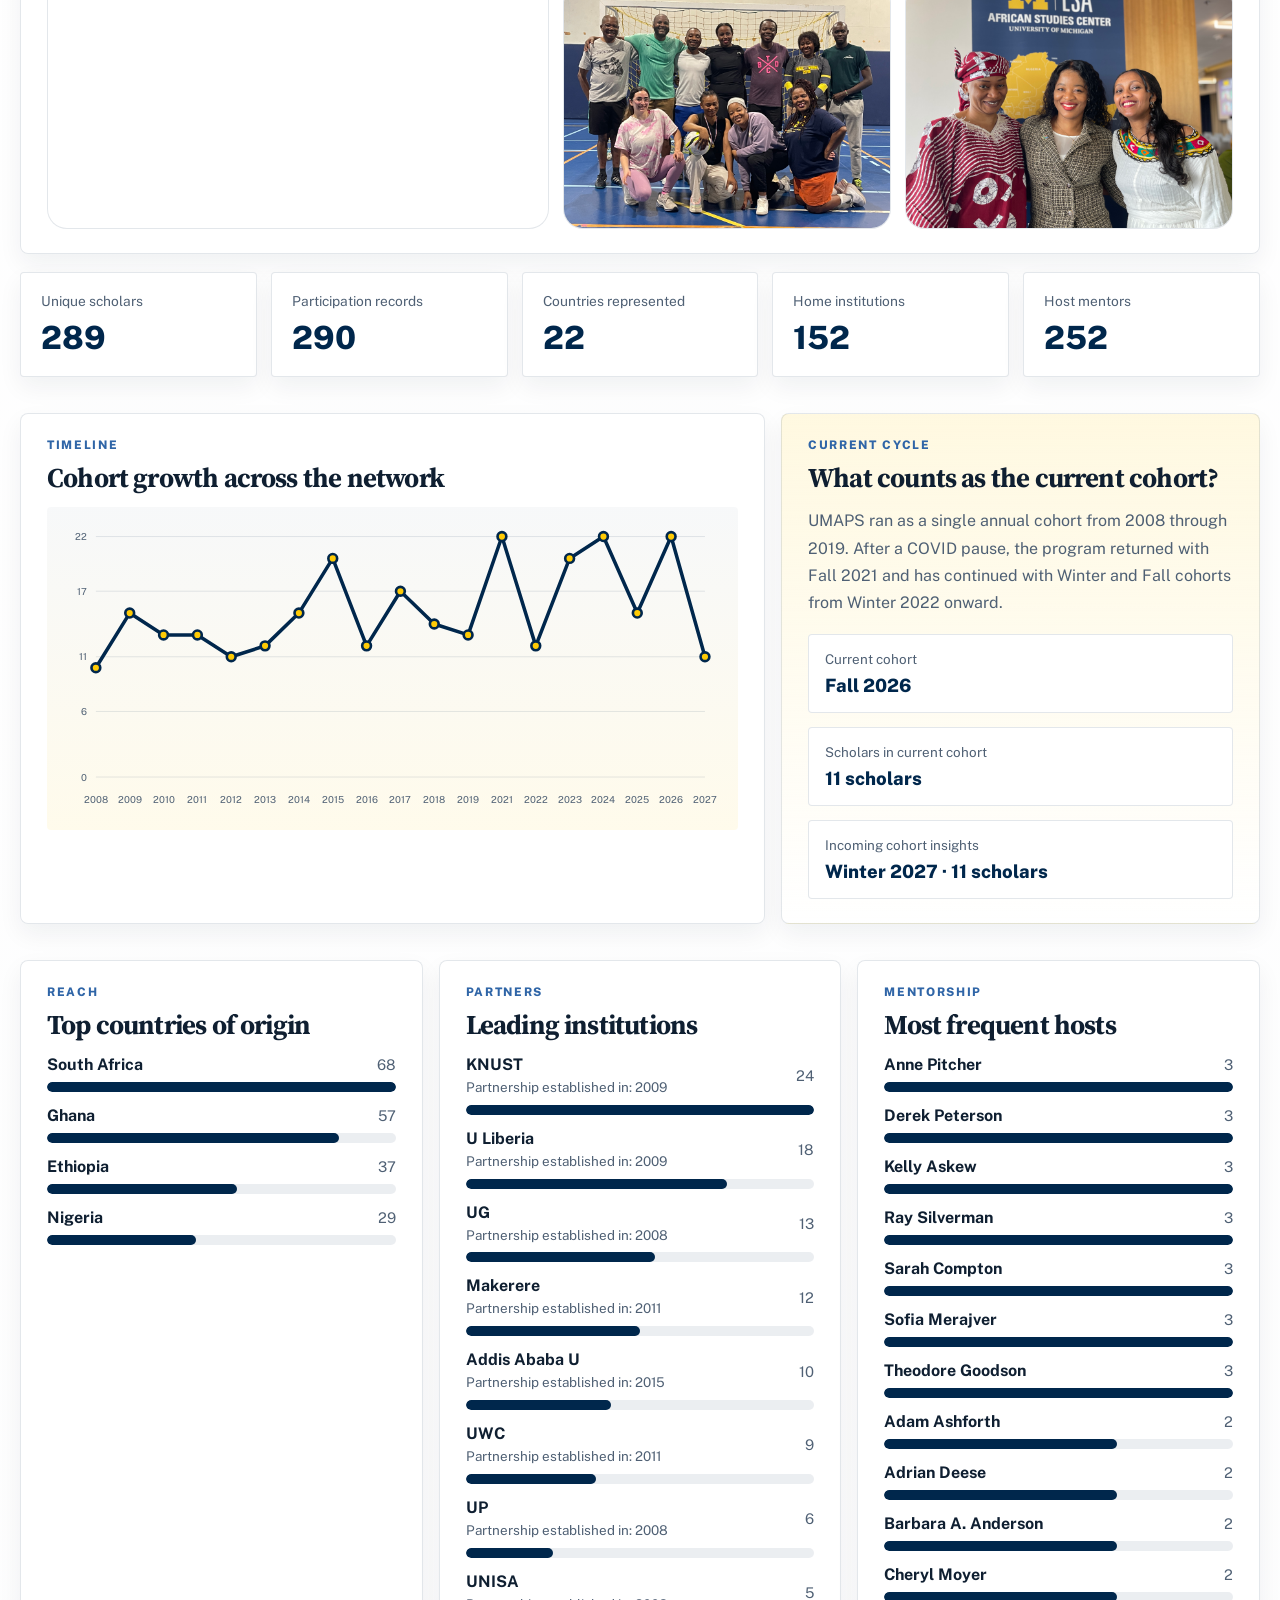
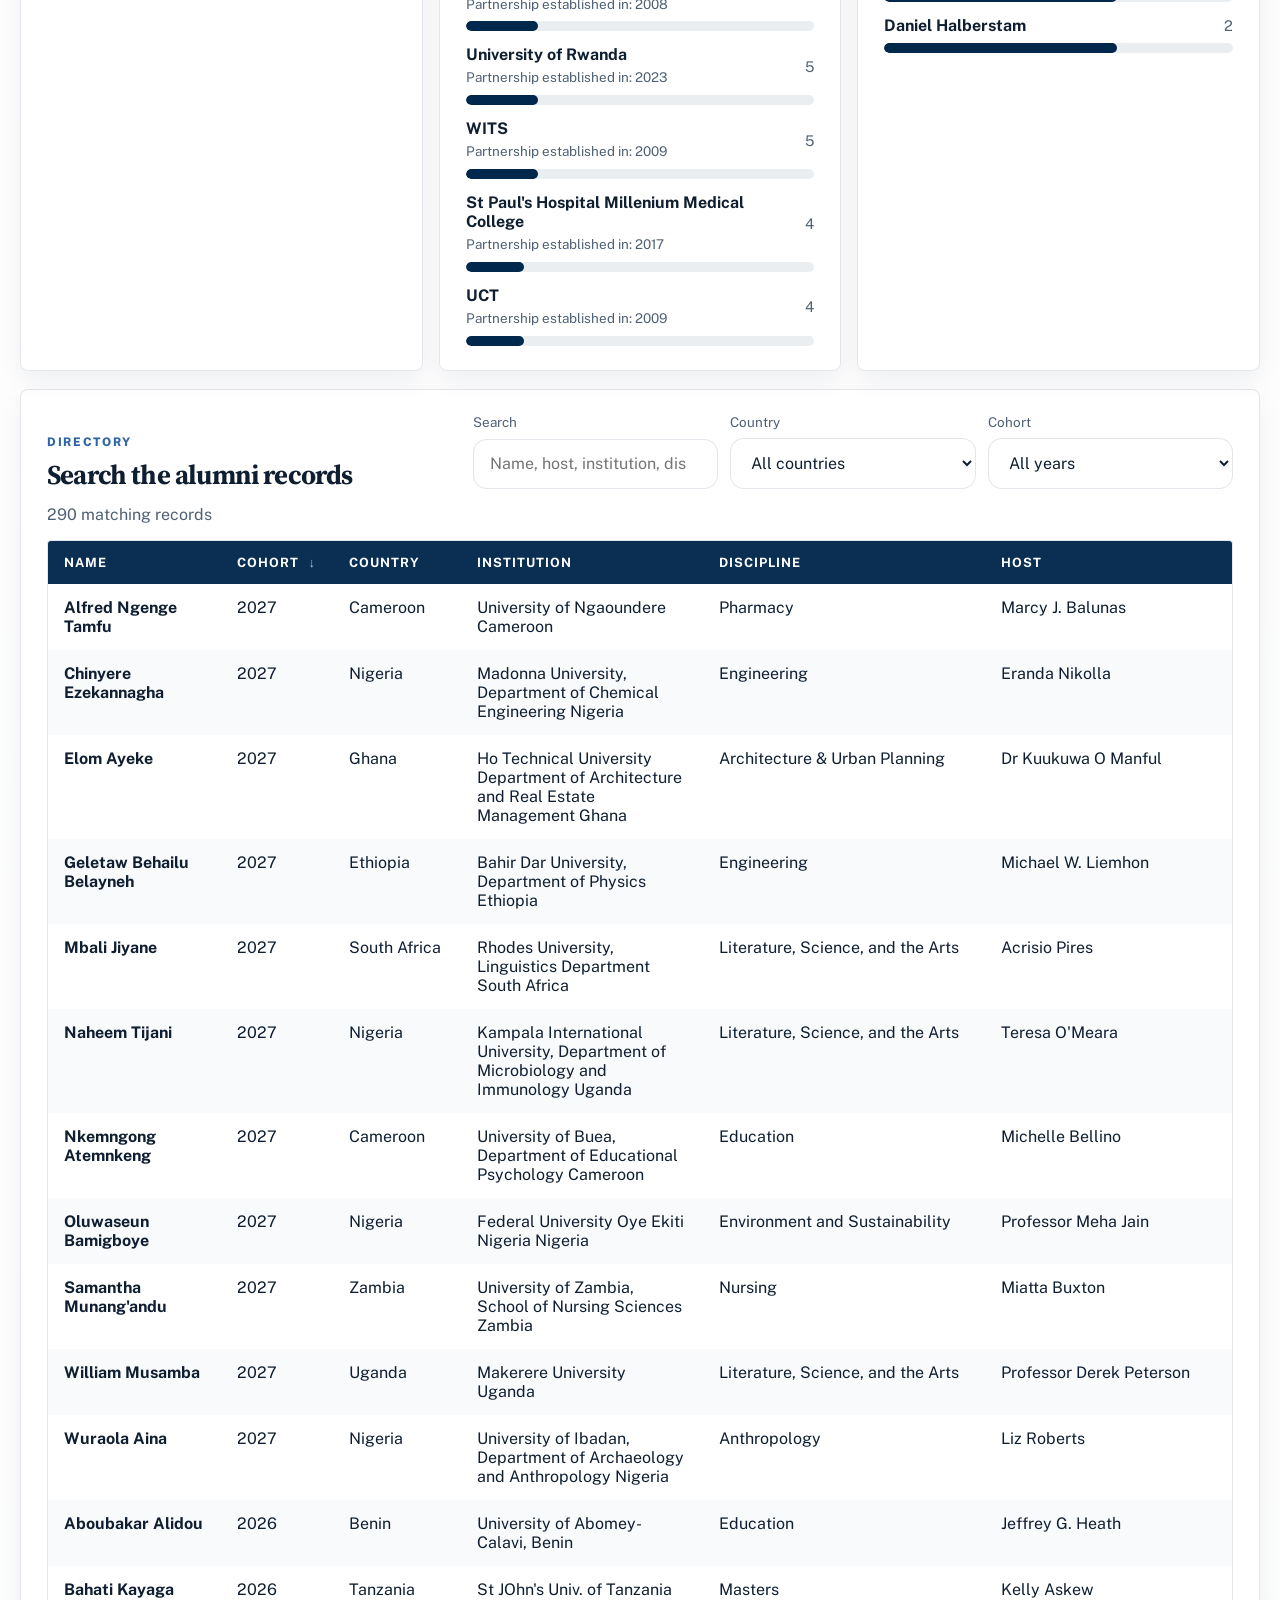
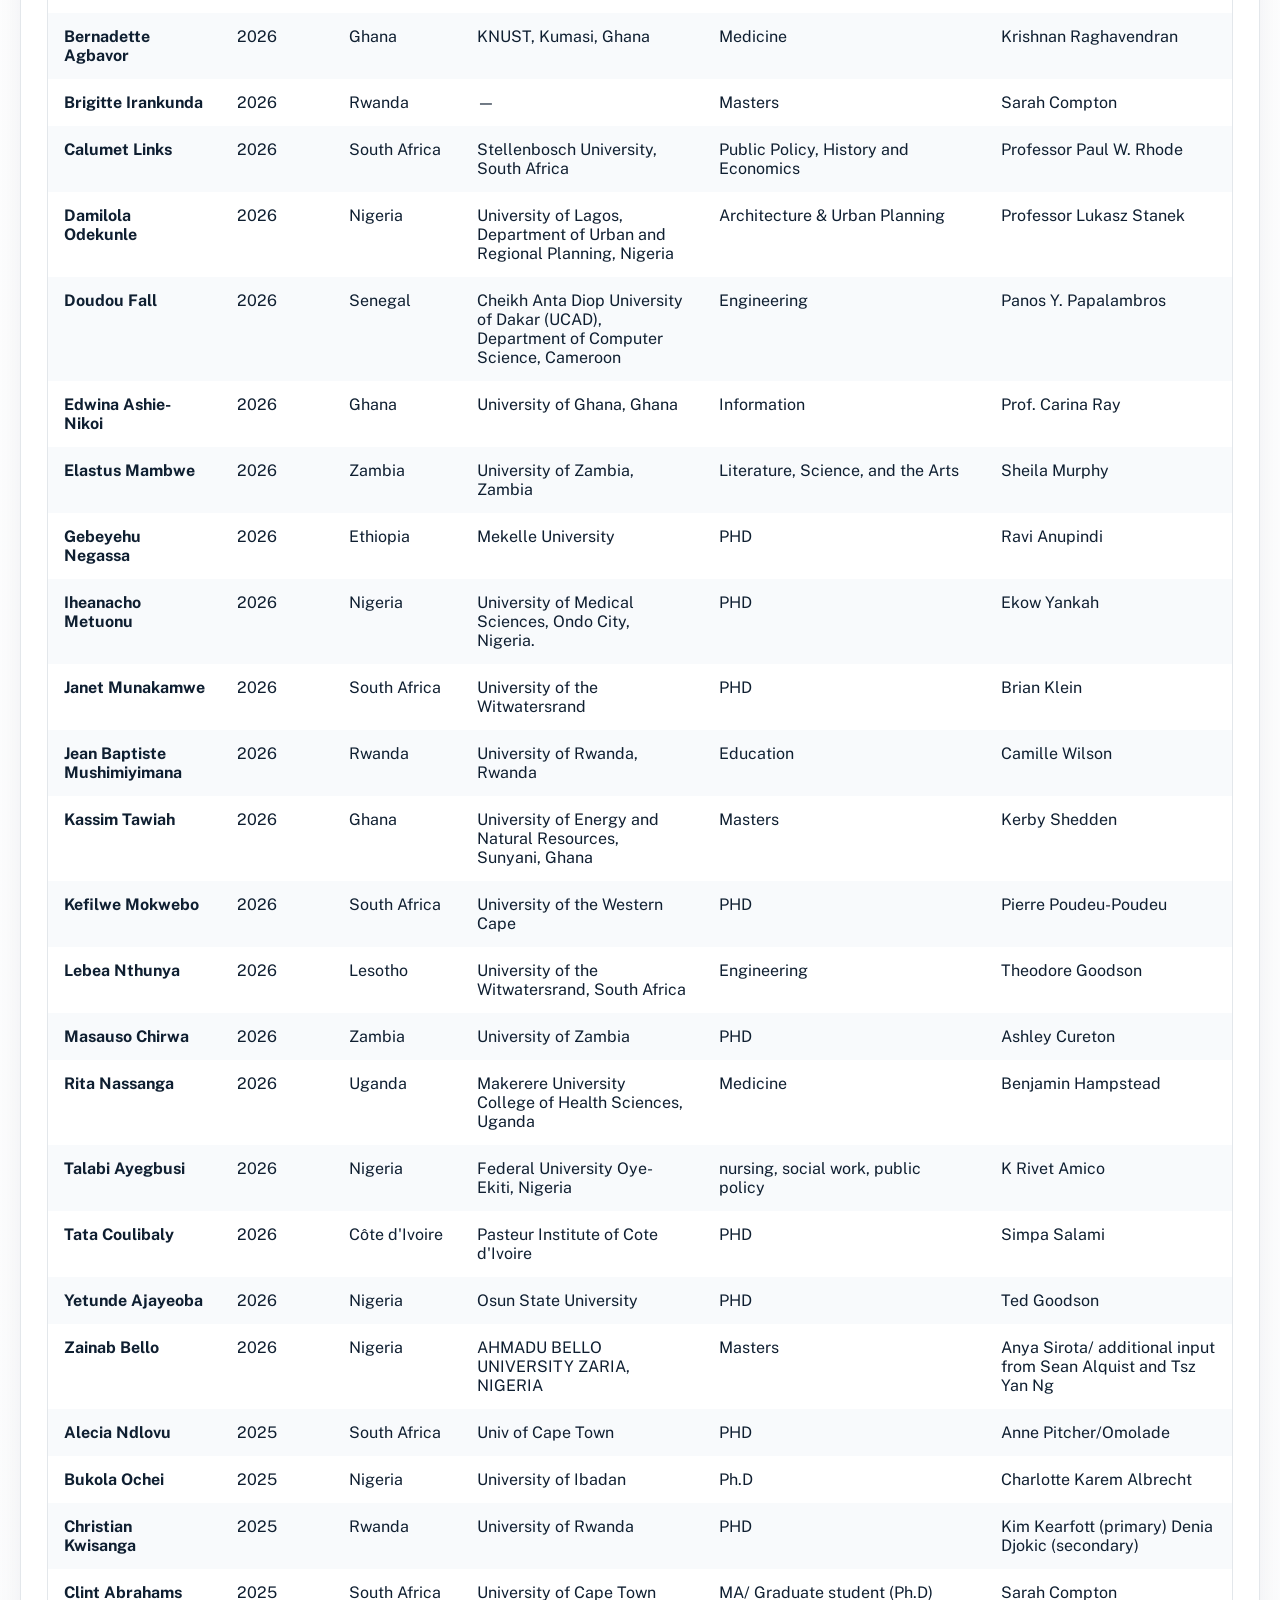
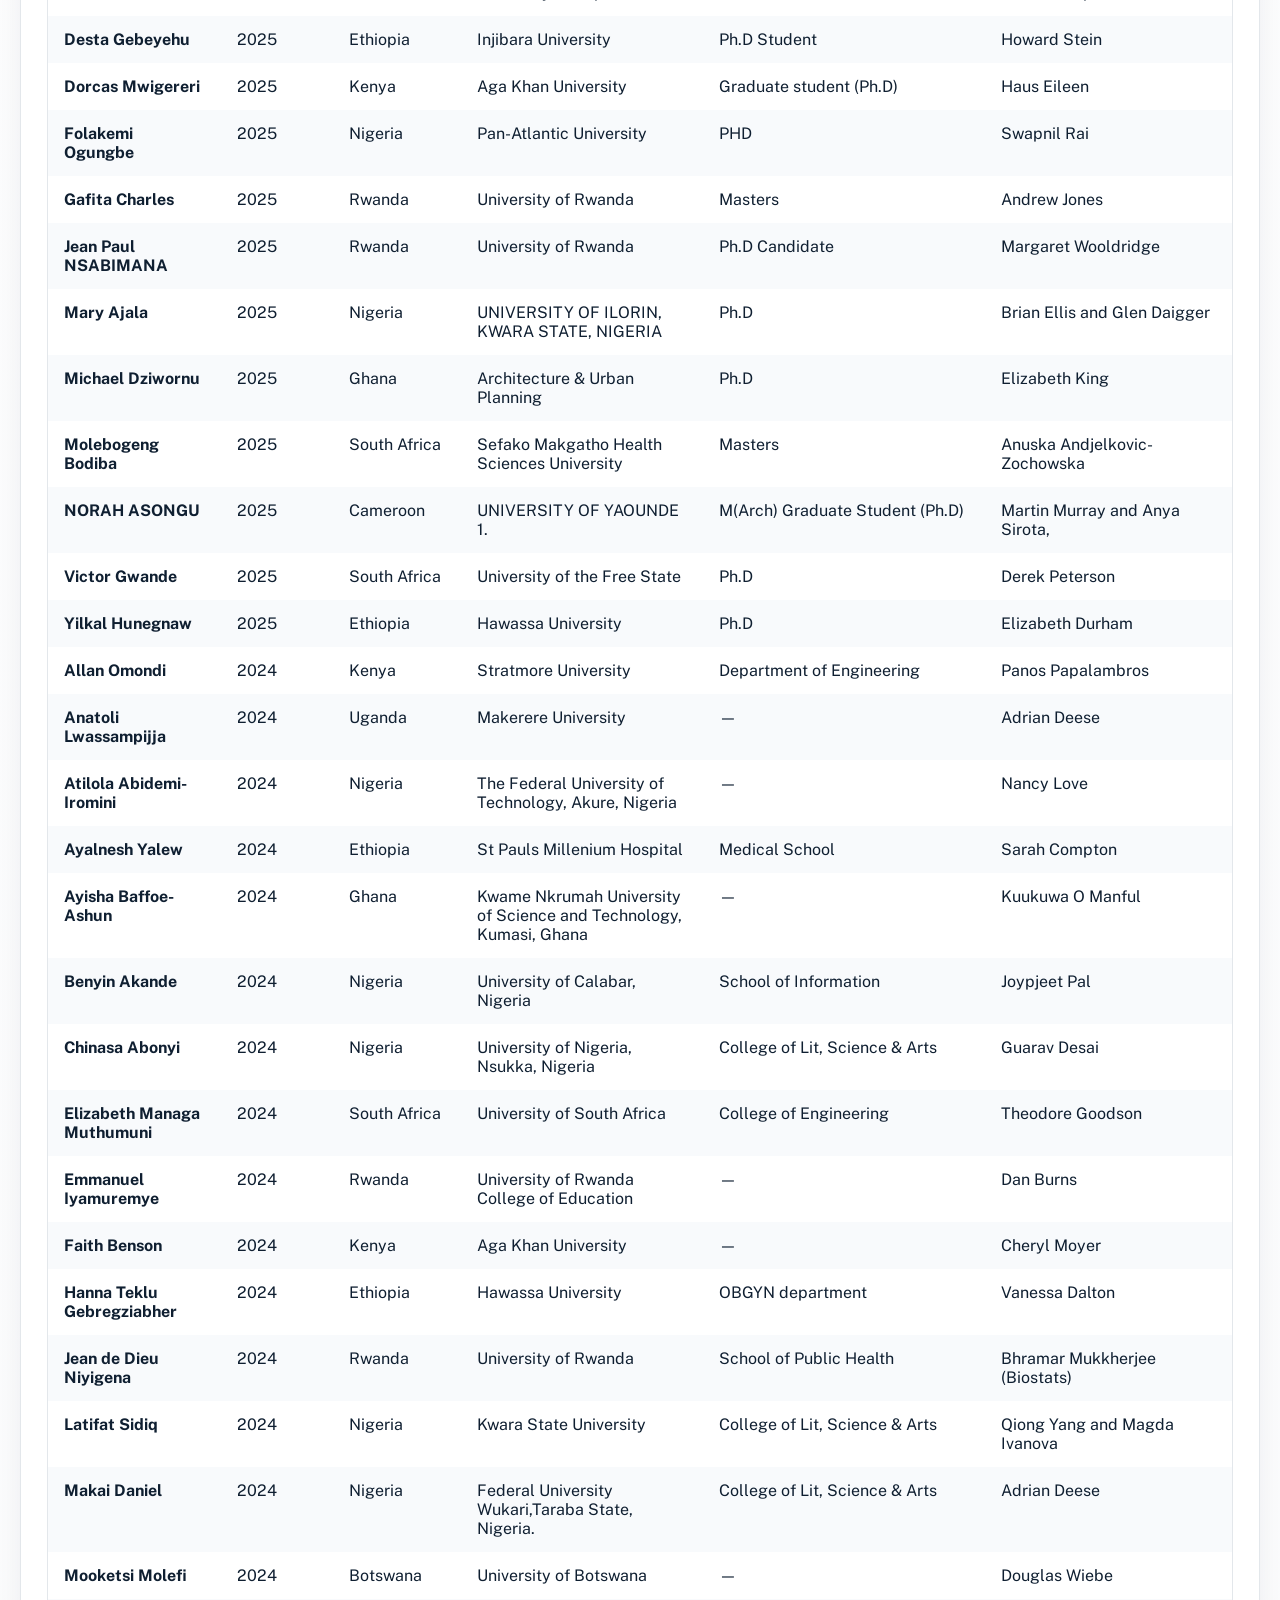
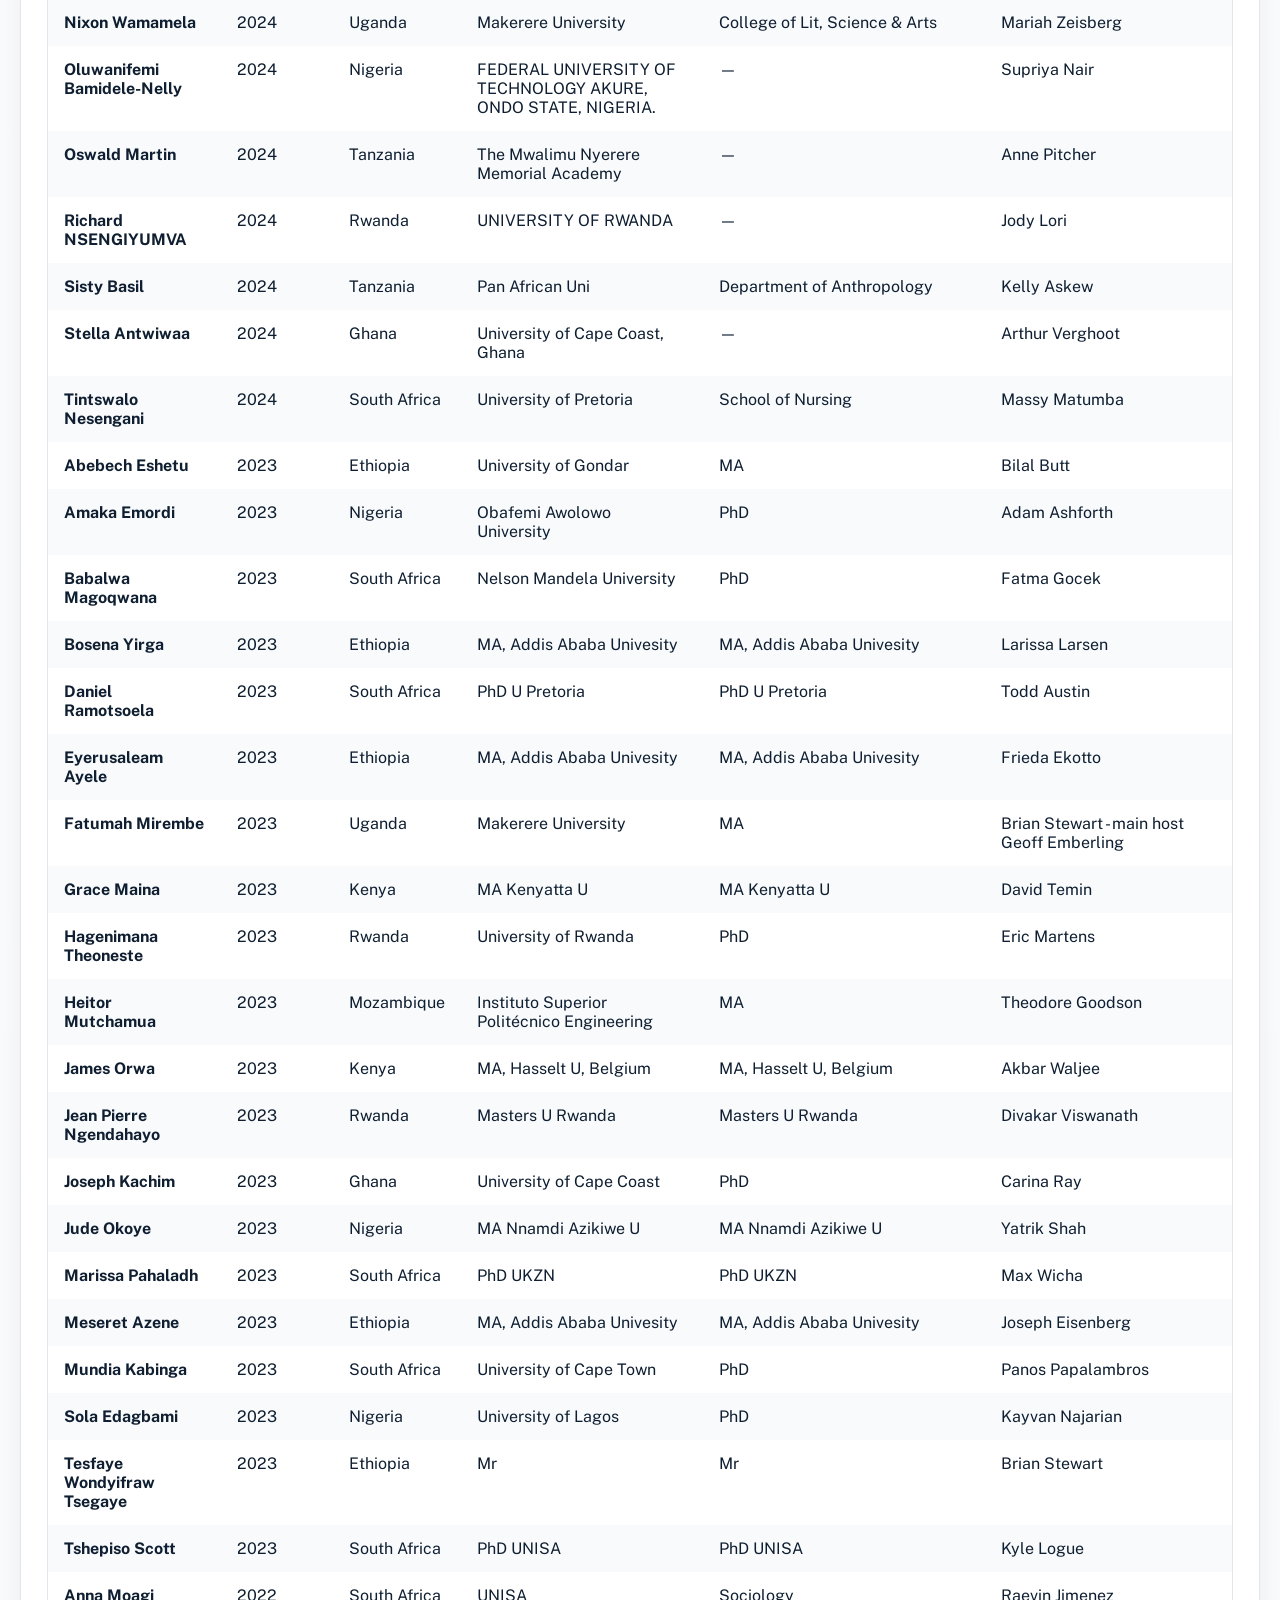
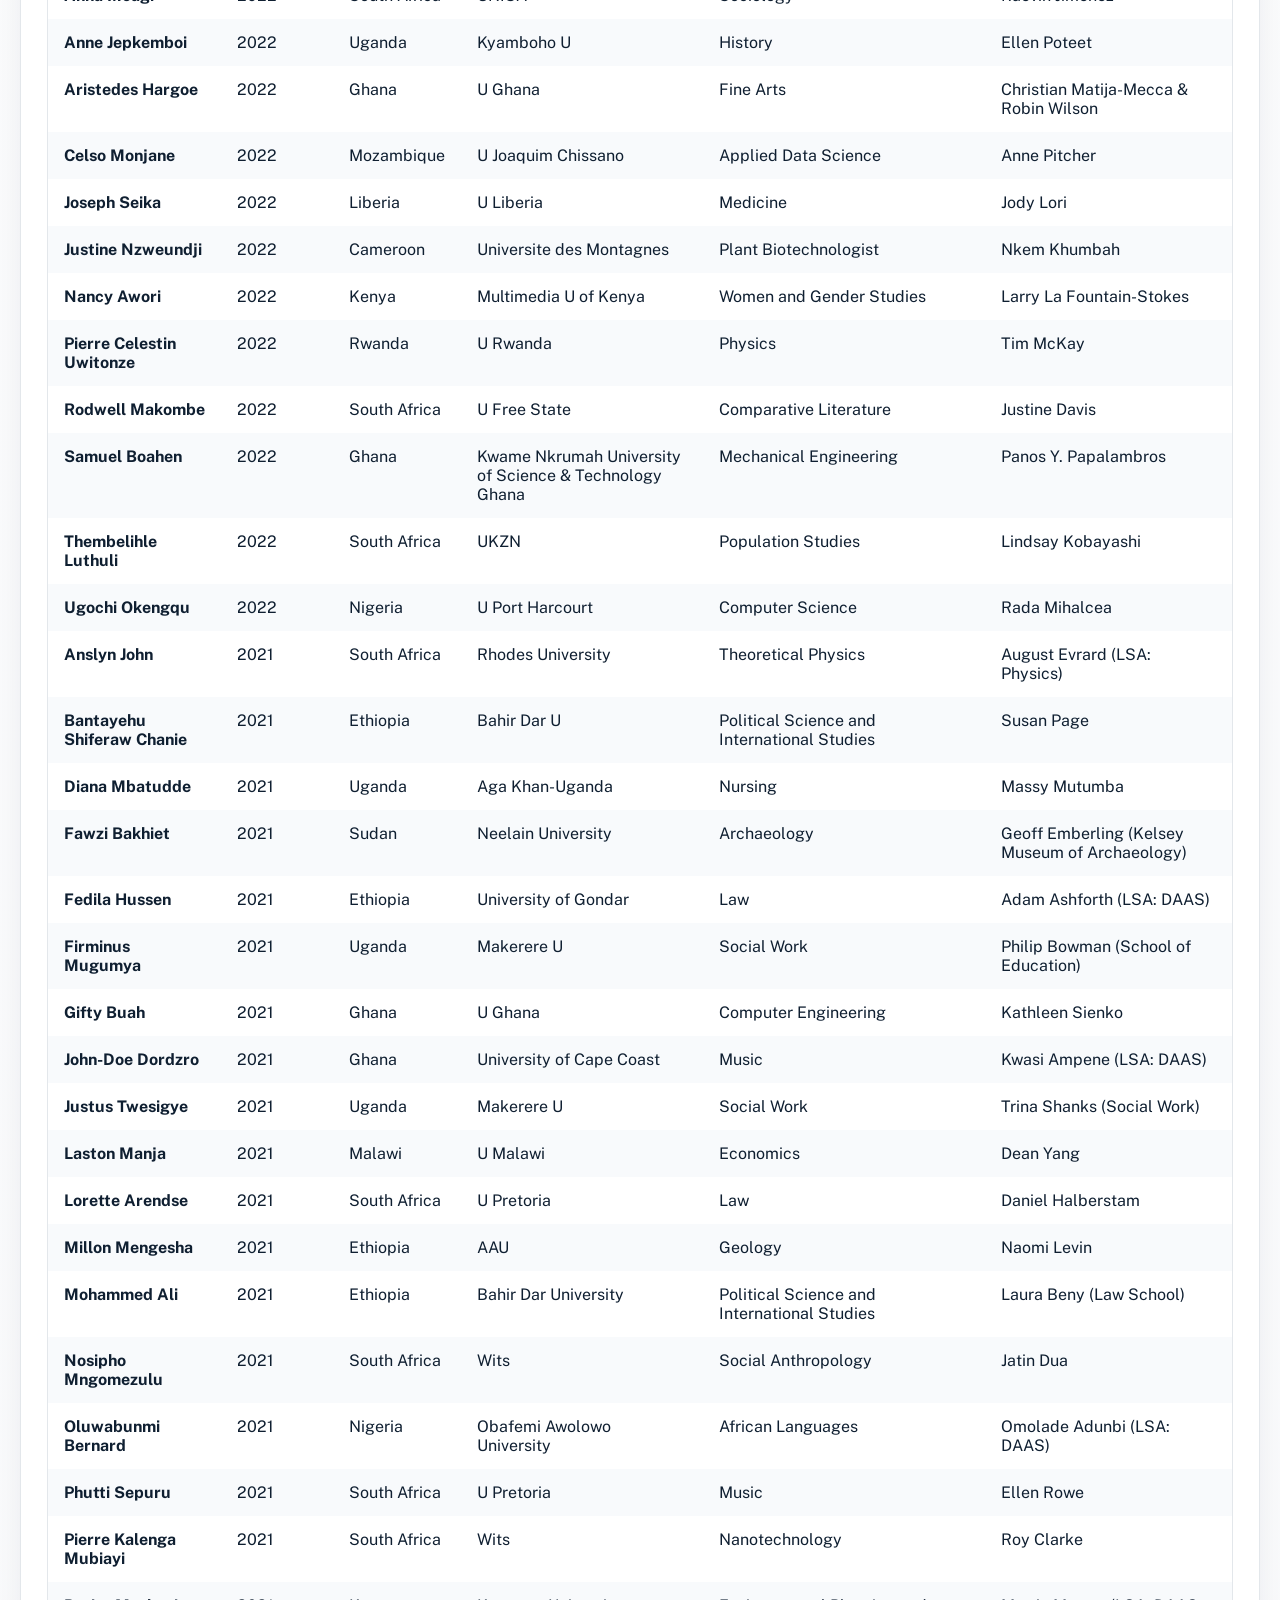
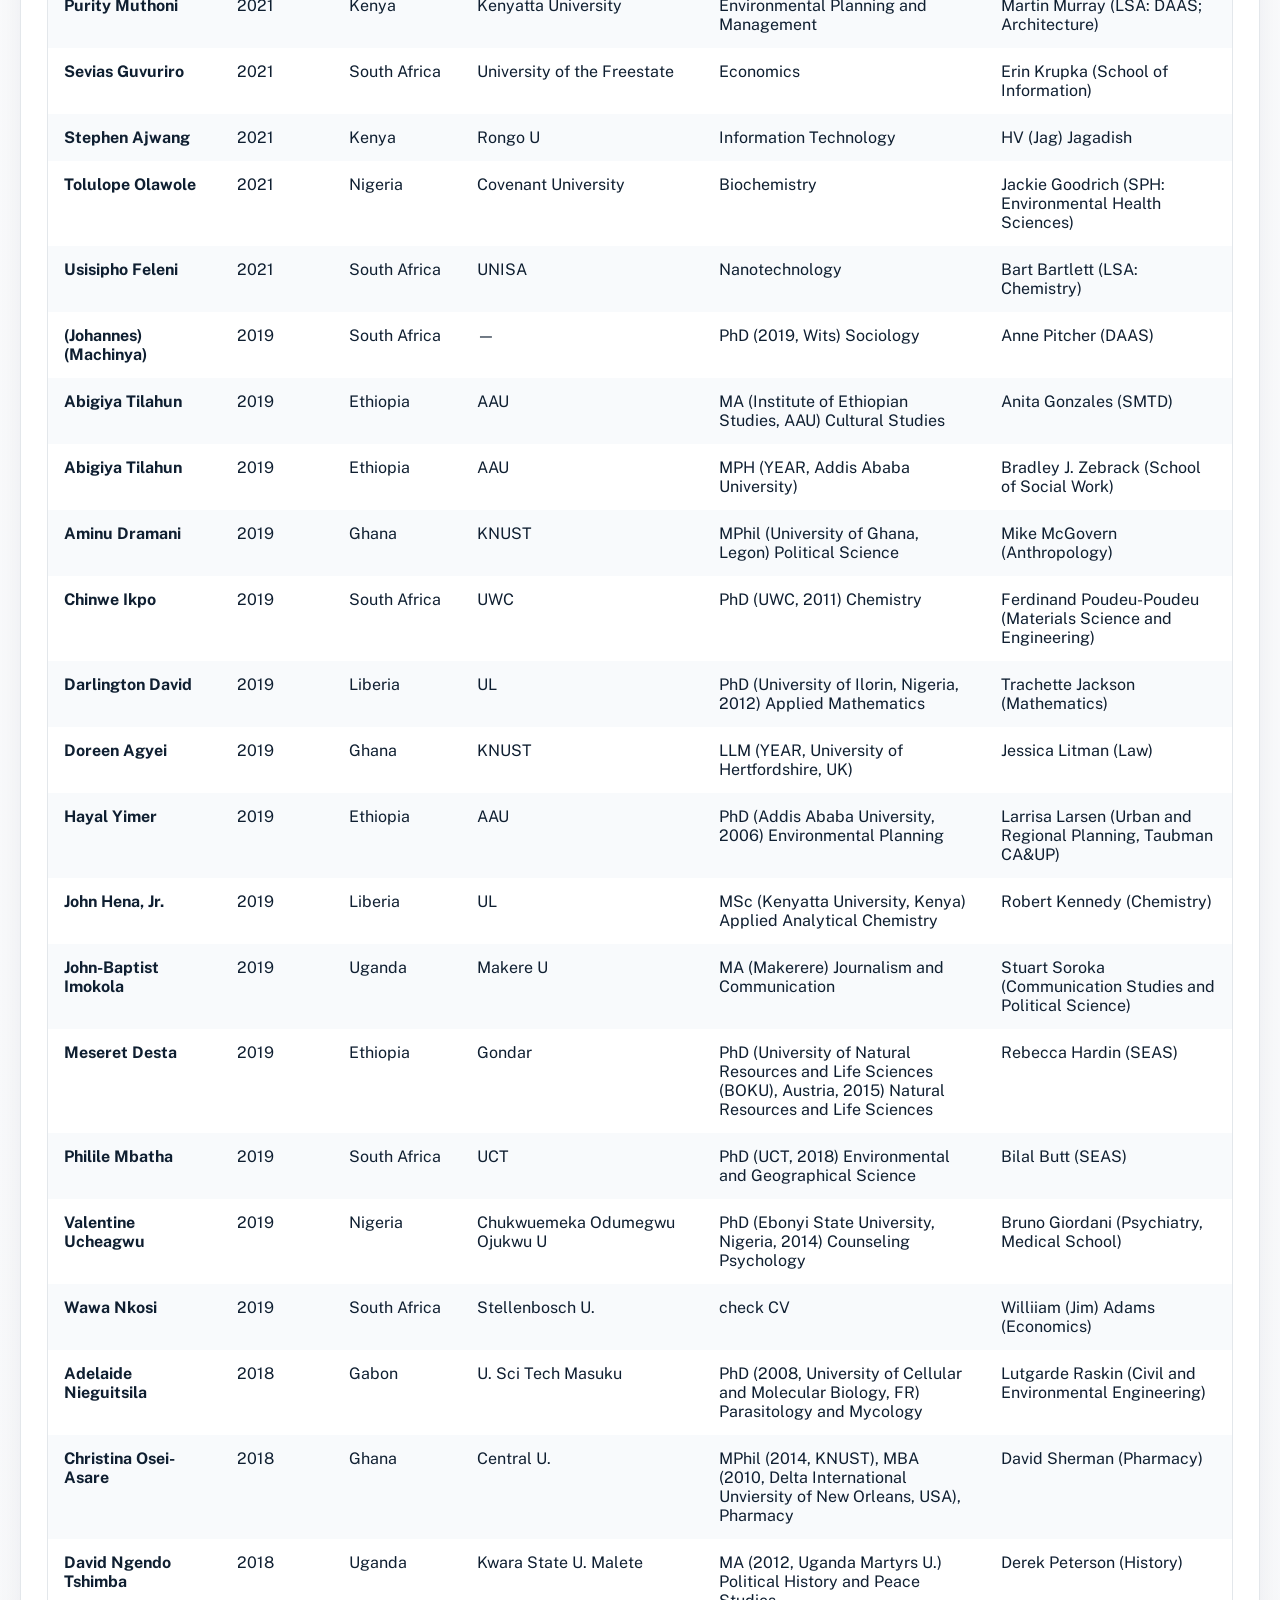
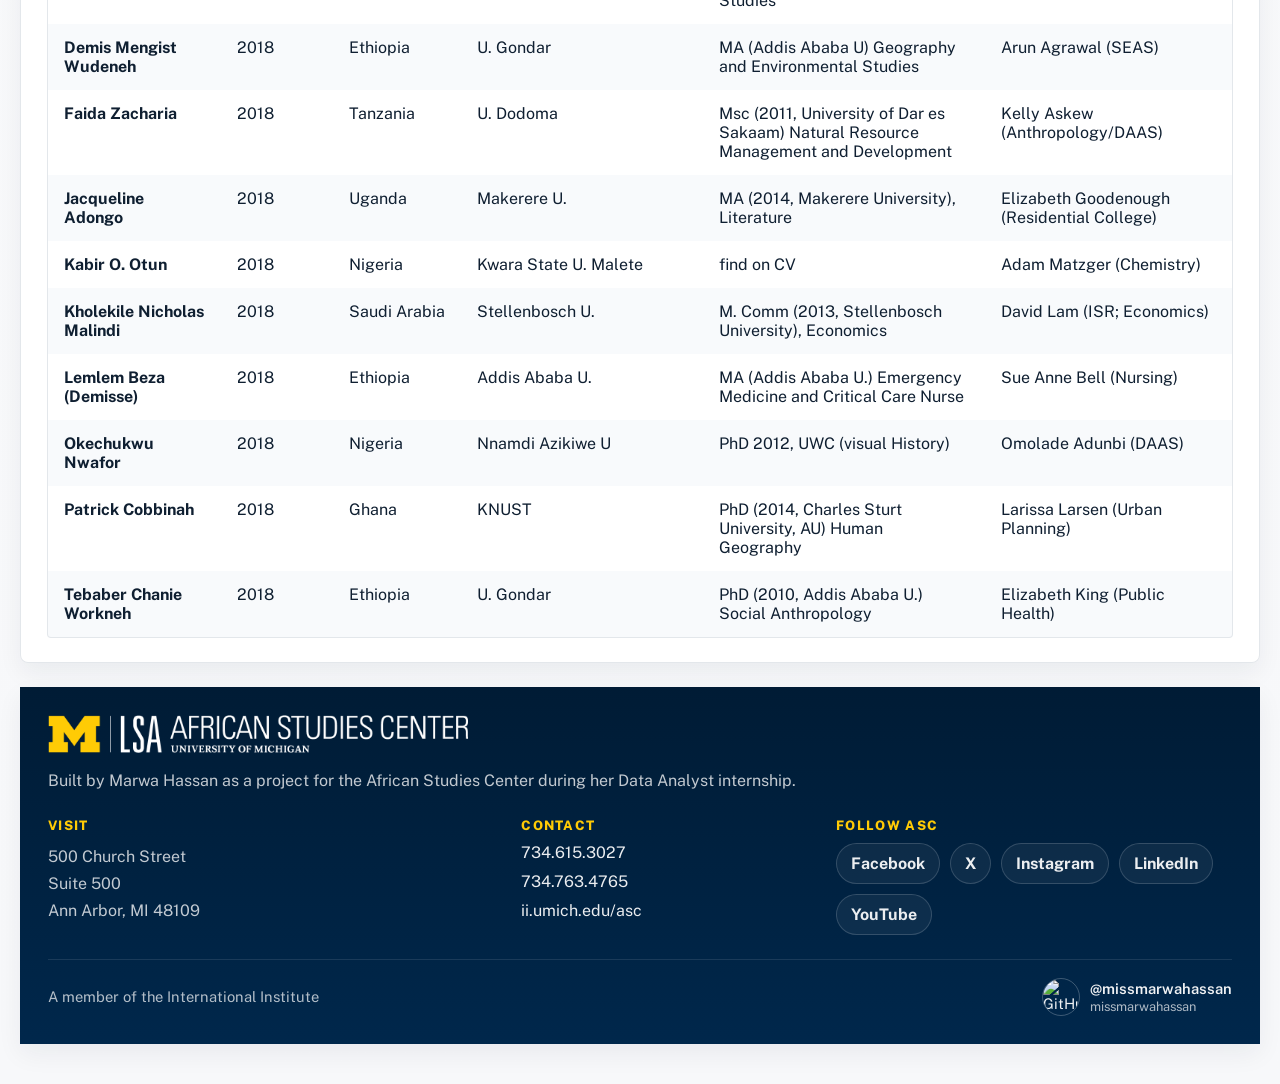
==== commit 6a48ad2c: "Last package of layout changes." ====
--- a/docs/index.html
+++ b/docs/index.html
@@ -259,12 +259,12 @@
             <table>
               <thead>
                 <tr>
-                  <th>Name</th>
-                  <th>Cohort</th>
-                  <th>Country</th>
-                  <th>Institution</th>
-                  <th>Discipline</th>
-                  <th>Host</th>
+                  <th><button class="sort-button" type="button" data-directory-sort="name">Name<span class="sort-arrow" aria-hidden="true"></span></button></th>
+                  <th><button class="sort-button" type="button" data-directory-sort="cohortYear">Cohort<span class="sort-arrow" aria-hidden="true"></span></button></th>
+                  <th><button class="sort-button" type="button" data-directory-sort="country">Country<span class="sort-arrow" aria-hidden="true"></span></button></th>
+                  <th><button class="sort-button" type="button" data-directory-sort="institution">Institution<span class="sort-arrow" aria-hidden="true"></span></button></th>
+                  <th><button class="sort-button" type="button" data-directory-sort="discipline">Discipline<span class="sort-arrow" aria-hidden="true"></span></button></th>
+                  <th><button class="sort-button" type="button" data-directory-sort="host">Host<span class="sort-arrow" aria-hidden="true"></span></button></th>
                 </tr>
               </thead>
               <tbody id="directory-body"></tbody>
--- a/docs/styles.css
+++ b/docs/styles.css
@@ -443,6 +443,23 @@
   font-size: 1.7rem;
 }
 
+.panel-heading-stack {
+  display: grid;
+  gap: 6px;
+}
+
+.panel-heading-primary h2 {
+  font-size: clamp(2rem, 3vw, 2.7rem);
+  line-height: 0.98;
+}
+
+.panel-subtitle {
+  margin: 0;
+  color: var(--muted);
+  font-size: 0.98rem;
+  line-height: 1.5;
+}
+
 .chart-wrap {
   padding: 12px;
   border-radius: 4px;
@@ -641,6 +658,58 @@
 
 .directory-panel {
   scroll-margin-top: 24px;
+}
+
+.publications-layout {
+  display: grid;
+  grid-template-columns: 220px minmax(0, 1fr);
+  gap: 18px;
+  align-items: start;
+}
+
+.publications-main {
+  display: grid;
+  gap: 18px;
+}
+
+.publications-filter-panel {
+  position: sticky;
+  top: 18px;
+}
+
+.publications-filter-panel .filters.publications-filters {
+  display: grid;
+  grid-template-columns: 1fr !important;
+  width: 100%;
+}
+
+.publications-filter-panel .panel-heading {
+  margin-bottom: 10px;
+}
+
+.publications-filter-panel .panel-heading .eyebrow {
+  margin-bottom: 0;
+}
+
+.publications-filter-panel .filters.publications-filters label {
+  display: grid;
+  grid-template-columns: 1fr;
+  align-content: start;
+  width: 100%;
+}
+
+.publications-filter-panel .filters.publications-filters input,
+.publications-filter-panel .filters.publications-filters select {
+  width: 100%;
+  min-width: 0;
+}
+
+.publications-top-row {
+  grid-template-columns: minmax(0, 0.8fr) minmax(0, 1.2fr);
+}
+
+.publication-stage-panel .bar-list {
+  gap: 16px;
 }
 
 .directory-heading {
@@ -826,6 +895,36 @@
   letter-spacing: 0.08em;
 }
 
+.sort-button {
+  display: inline-flex;
+  align-items: center;
+  gap: 8px;
+  width: 100%;
+  padding: 0;
+  border: 0;
+  background: transparent;
+  color: inherit;
+  font: inherit;
+  text-transform: inherit;
+  letter-spacing: inherit;
+  cursor: pointer;
+}
+
+.sort-arrow {
+  width: 10px;
+  display: inline-flex;
+  justify-content: center;
+  color: rgba(255, 255, 255, 0.72);
+}
+
+.sort-button.is-active .sort-arrow::before {
+  content: "↑";
+}
+
+.sort-button.is-active[data-direction="desc"] .sort-arrow::before {
+  content: "↓";
+}
+
 tbody tr:nth-child(2n) {
   background: rgba(47, 101, 167, 0.03);
 }
@@ -974,6 +1073,20 @@
   }
 }
 
+@media (max-width: 980px) {
+  .publications-layout {
+    grid-template-columns: 1fr;
+  }
+
+  .publications-filter-panel {
+    position: static;
+  }
+
+  .publications-top-row {
+    grid-template-columns: 1fr;
+  }
+}
+
 .bar-button {
   width: 100%;
   padding: 0;
